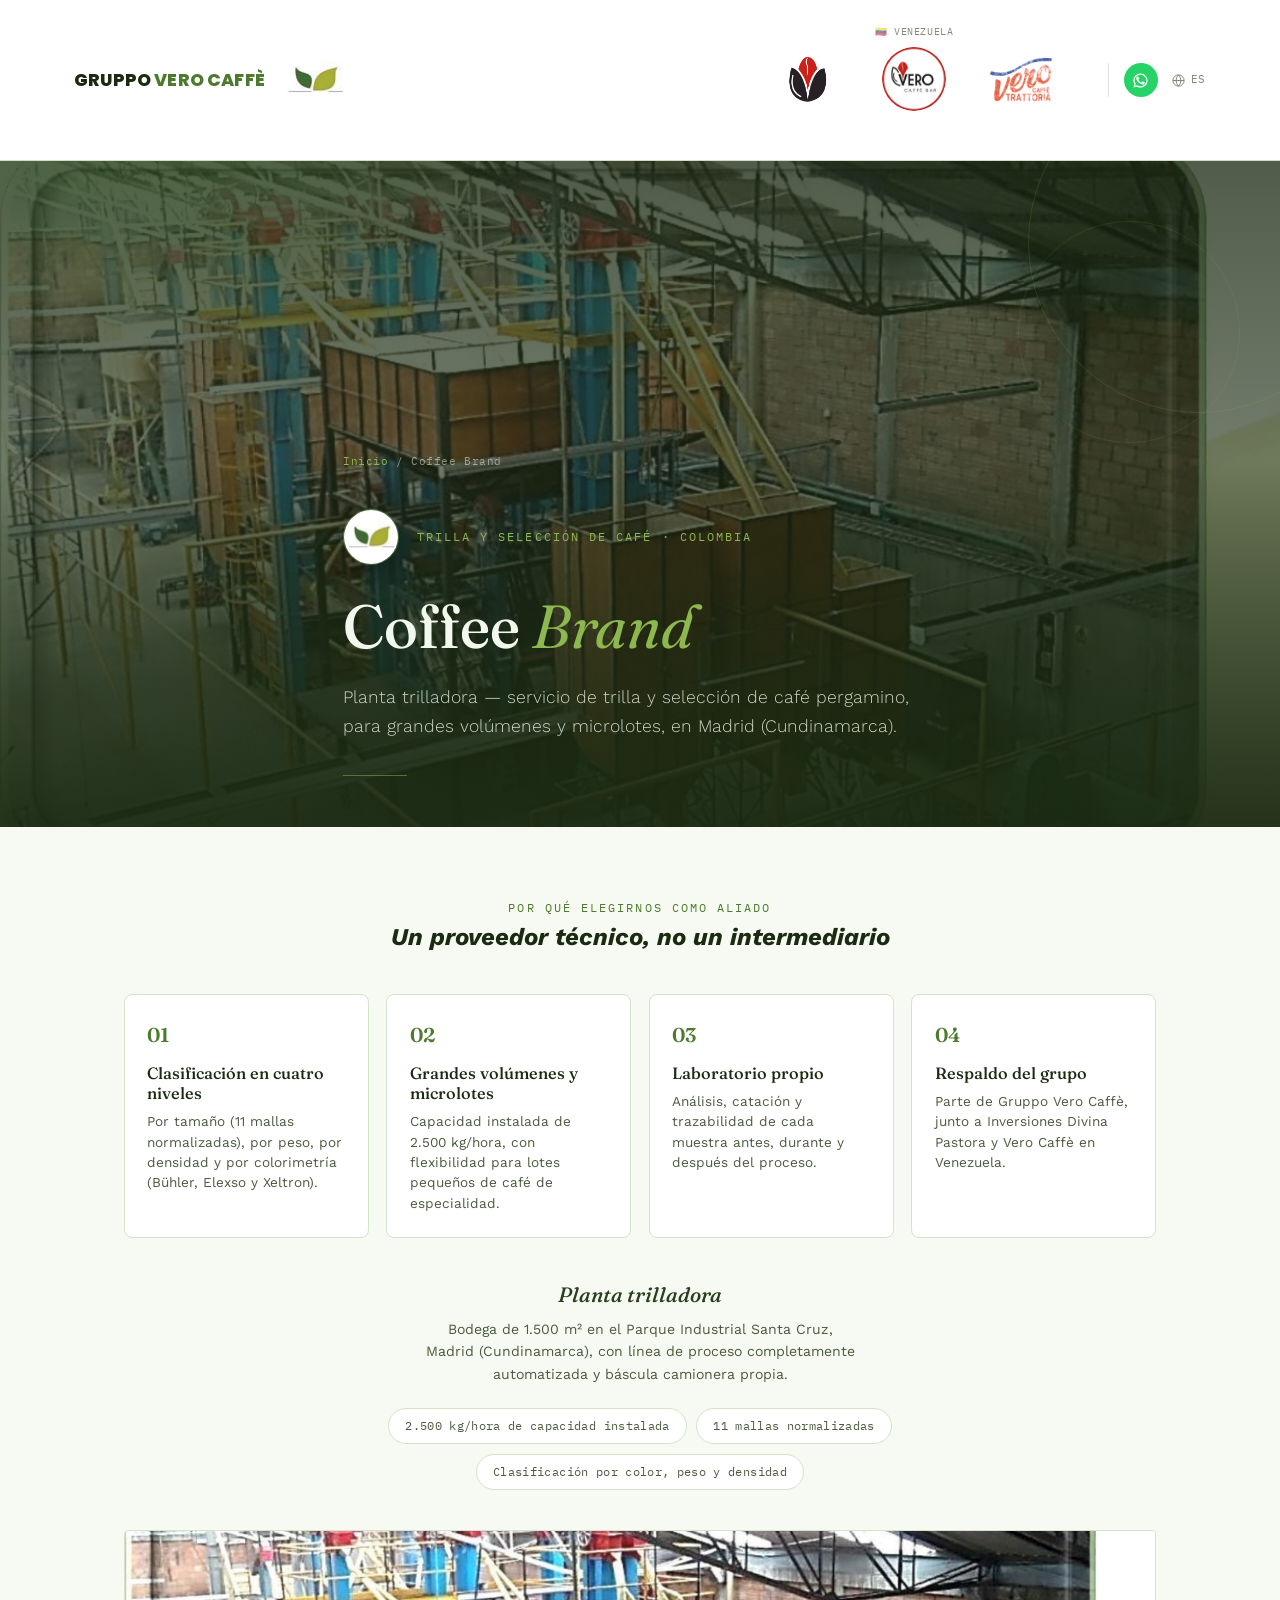
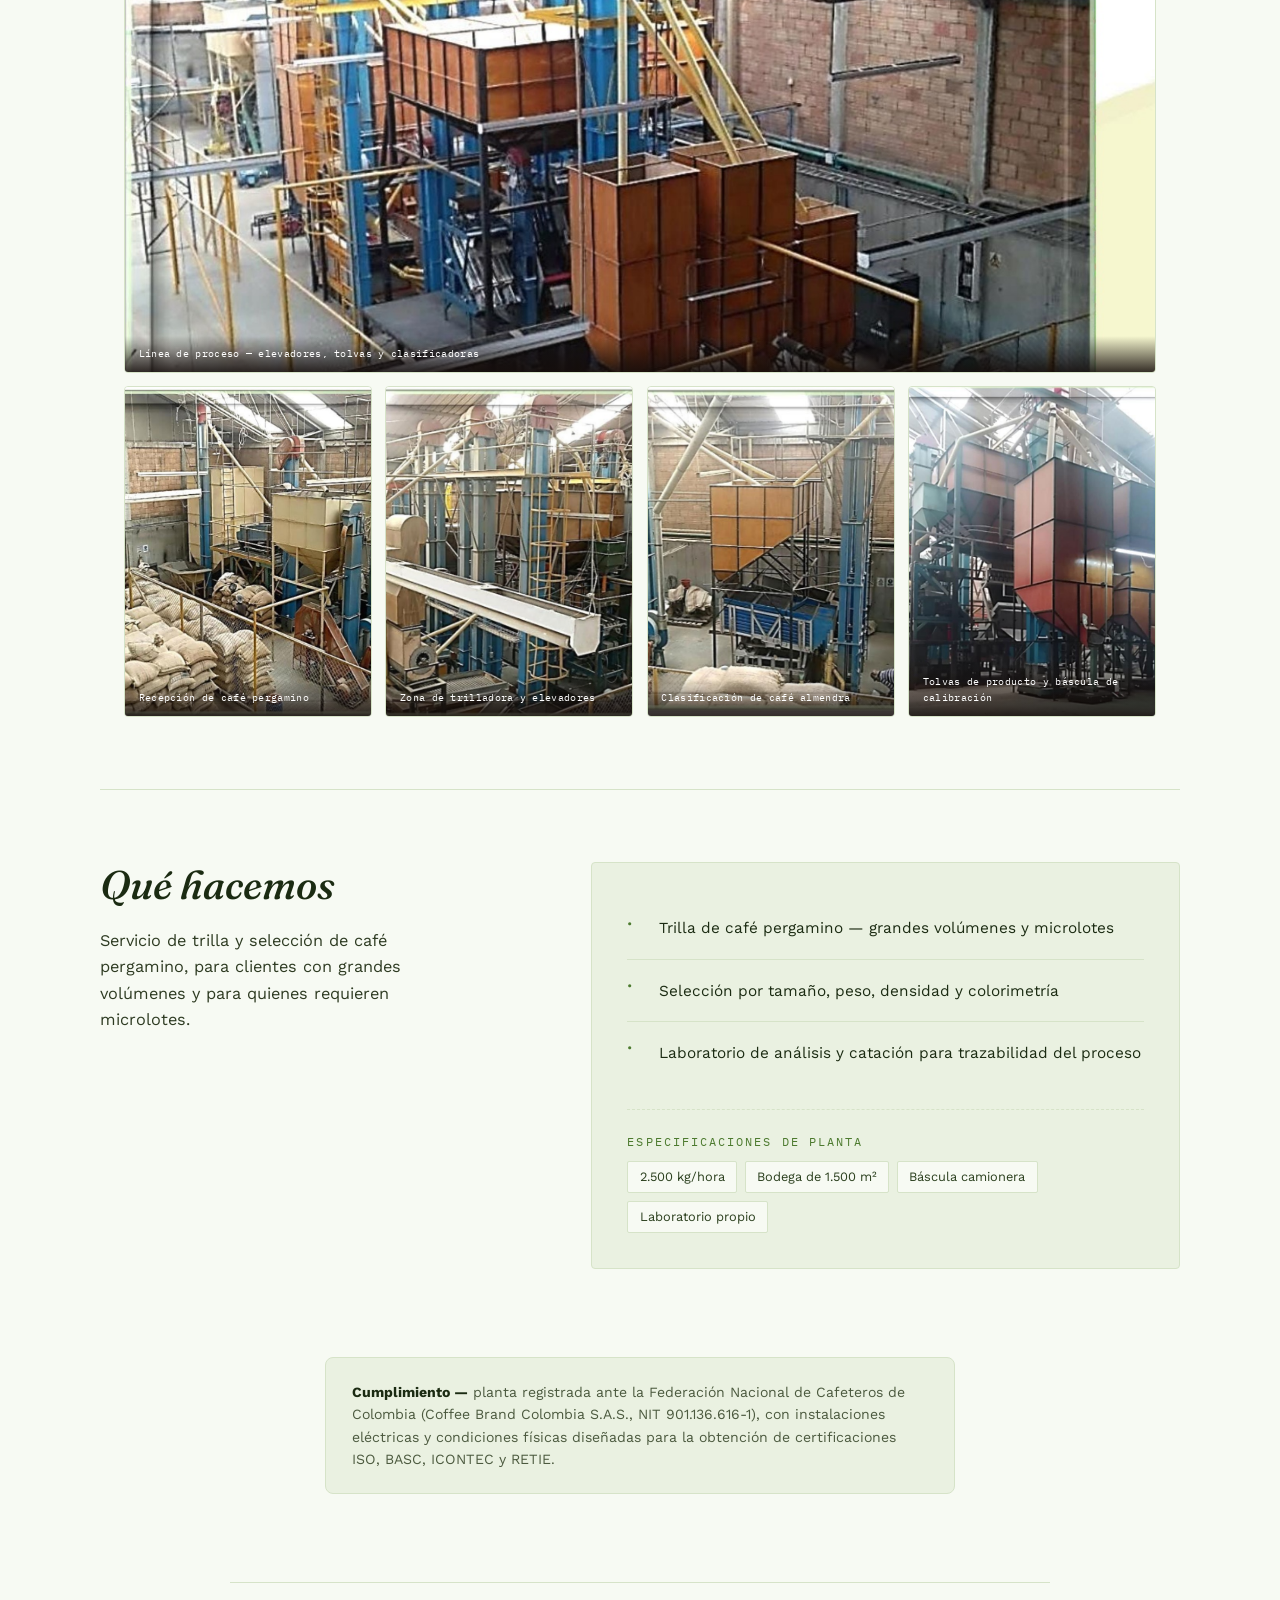
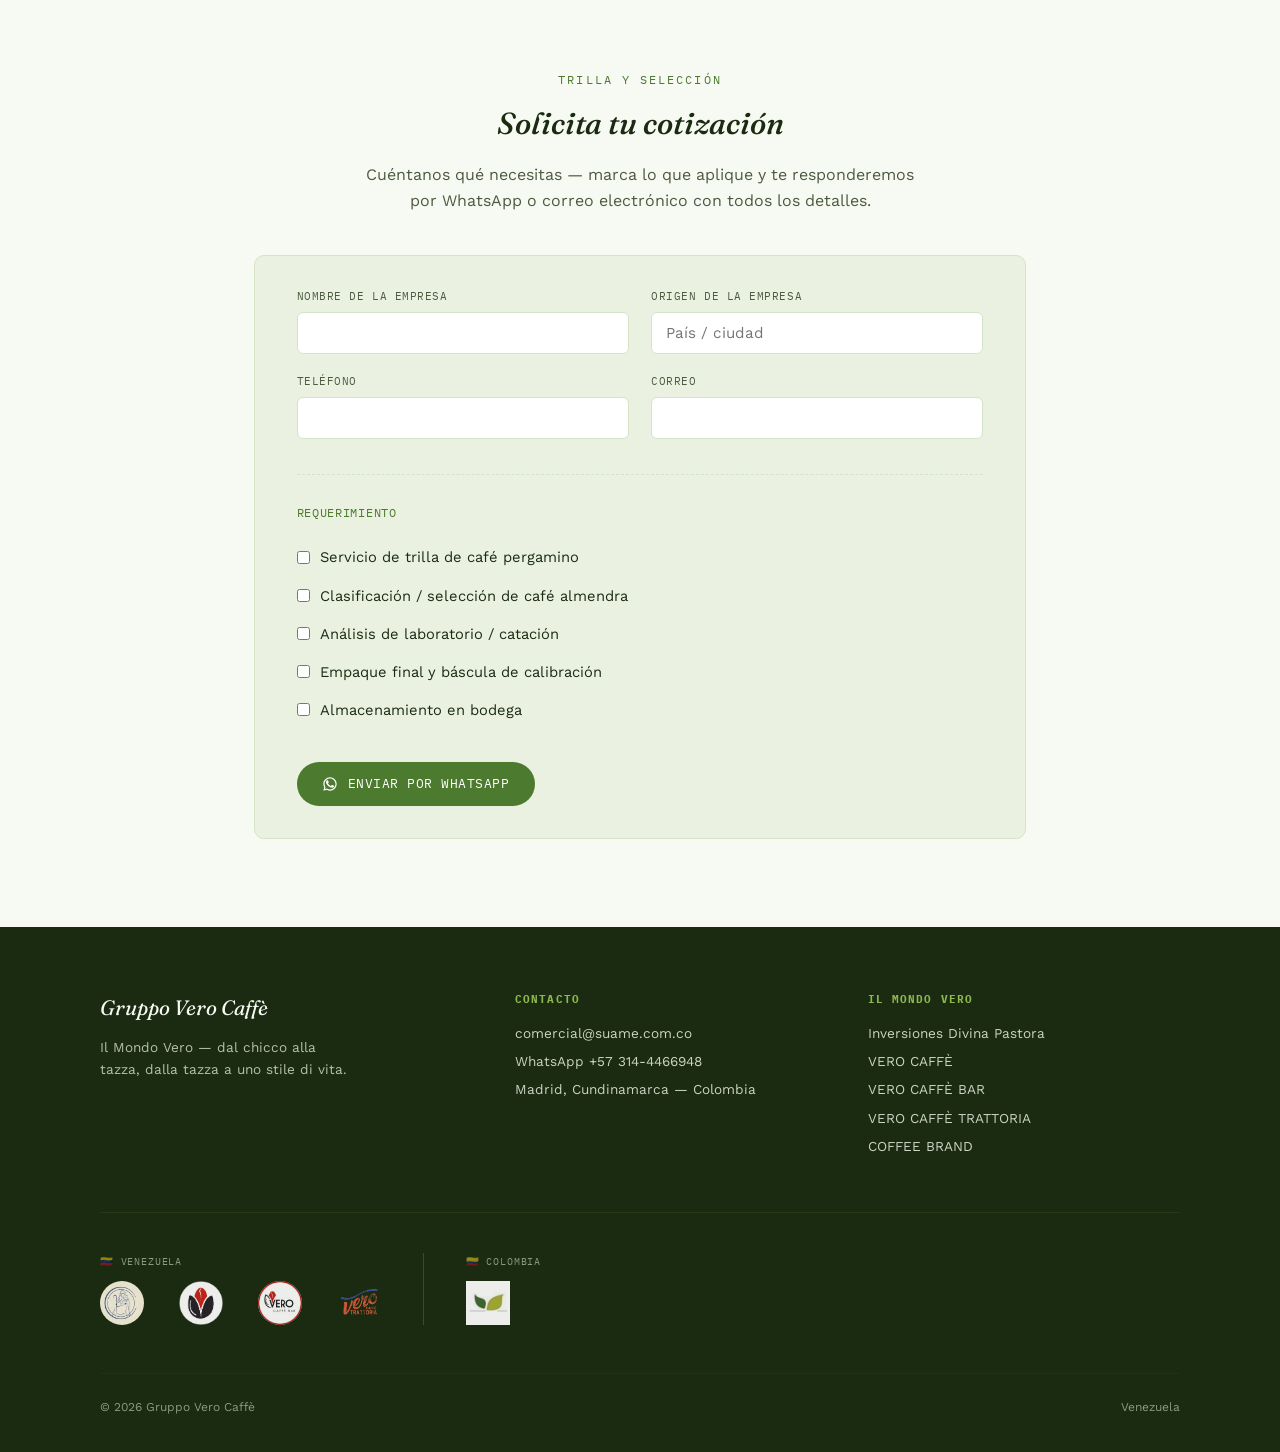
==== coffee-brand.html @ 92cef36a "Quitar el nombre Serintegrales, actualizar capacidad a 2.500 kg/hora, y alinear las flechas del list" ====
<!DOCTYPE html>
<html lang="es">
<head>
<meta charset="UTF-8">
<meta name="viewport" content="width=device-width, initial-scale=1.0">
<title>Coffee Brand — Gruppo Vero Caffè</title>
<link rel="preconnect" href="https://fonts.googleapis.com">
<link rel="preconnect" href="https://fonts.gstatic.com" crossorigin>
<link href="https://fonts.googleapis.com/css2?family=Fraunces:ital,opsz,wght@0,9..144,300;0,9..144,500;0,9..144,600;1,9..144,400;1,9..144,500&family=Work+Sans:wght@300;400;500;600&family=IBM+Plex+Mono:wght@400;500&family=Poppins:wght@700;800;900&display=swap" rel="stylesheet">
<link rel="stylesheet" href="styles.css?v=27">
<style>
  /* Coffee Brand Colombia S.A.S. — paleta a tono con su logo real (verde) */
  :root{
    --brass: #4C7A2E;
    --brass-light: #8DB84F;
    --espresso: #1B2B12;
    --espresso-2: #2A3F1D;
    --cream: #F7FAF3;
    --cream-2: #EAF1E1;
    --line: #D6E3C8;
    --ink-soft: #4C5A3F;
  }
  header{ background:#ffffff; border-bottom-color:rgba(76,122,46,0.25); }
  .footer-bottom{ border-top-color:rgba(76,122,46,0.18); }
  .footer-logos{ border-top-color:rgba(76,122,46,0.18); }
  .unit-desc{ color:#2E3B22; }
  .placeholder-note{
    font-family:'IBM Plex Mono', monospace; font-size:0.68rem; letter-spacing:0.04em;
    text-transform:uppercase; color:#fff; background:var(--brass);
    display:inline-block; padding:0.3rem 0.7rem; border-radius:999px; margin-bottom:1rem;
  }

  /* Hero editorial — navy con acento azul, a tono con el isotipo */
  .cb-hero{
    position:relative;
    min-height:74vh;
    color:#F3F8EF;
    display:flex; align-items:flex-end;
    overflow:hidden;
  }
  .cb-hero-placeholder{
    background:linear-gradient(135deg, var(--espresso) 0%, var(--espresso-2) 100%);
  }
  .cb-hero-gradient{
    position:absolute; inset:0;
    background:
      radial-gradient(ellipse 640px 420px at 12% -10%, rgba(76,122,46,0.35), transparent 60%),
      linear-gradient(0deg, rgba(27,43,18,0.93) 0%, rgba(27,43,18,0.55) 55%, rgba(27,43,18,0.72) 100%);
    z-index:1;
  }
  .cb-hero-inner{ padding:3rem 1.5rem 3.2rem; }
  .cb-hero::after{
    content:"";
    position:absolute; right:-90px; top:-90px;
    width:340px; height:340px;
    border:1px solid rgba(141,184,79,0.16);
    border-radius:50%;
    z-index:2;
  }
  .cb-hero::before{
    content:"";
    position:absolute; right:40px; top:60px;
    width:220px; height:220px;
    border:1px solid rgba(141,184,79,0.12);
    border-radius:50%;
    z-index:2;
  }
  .cb-hero-inner{ max-width:1080px; margin:0 auto; position:relative; z-index:3; }
  .cb-breadcrumb{
    font-family:'IBM Plex Mono', monospace;
    font-size:0.7rem; letter-spacing:0.05em;
    color:rgba(234,243,227,0.55);
    margin-bottom:2.4rem;
  }
  .cb-breadcrumb a{ color:#8DB84F; }
  .cb-breadcrumb a:hover{ text-decoration:underline; }
  .cb-hero-mark{
    display:flex; align-items:center; gap:1.1rem;
    margin-bottom:1.8rem;
  }
  .cb-hero-mark img{
    height:56px; width:56px; border-radius:50%; object-fit:cover;
    border:1px solid rgba(141,184,79,0.4);
    box-shadow:0 10px 30px rgba(0,0,0,0.35);
  }
  .cb-hero-mark .eyebrow{ color:#8DB84F; }
  .cb-hero-mark .eyebrow::before{ background:#8DB84F; }
  h1.cb-hero-title{
    font-family:'Fraunces', serif;
    font-weight:500;
    font-size:clamp(2.5rem, 5vw, 3.8rem);
    line-height:1.08;
    max-width:15ch;
    text-wrap:balance;
  }
  h1.cb-hero-title em{ font-style:italic; font-weight:400; color:#8DB84F; }
  .cb-hero-sub{
    margin-top:1.5rem; max-width:54ch;
    font-size:1.1rem; font-weight:300;
    color:rgba(234,243,227,0.85);
  }
  .cb-hero-rule{
    width:64px; height:1px;
    background:rgba(141,184,79,0.5);
    margin:2.2rem 0 0;
  }

  /* Sección — tipografía más editorial */
  #coffee-brand .unit-label h2{ font-style:italic; }
  #coffee-brand .svc-list li{
    padding:1.15rem 0;
    transition:padding-left 0.25s ease;
  }
  #coffee-brand .svc-list li:hover{ padding-left:0.4rem; }
  #coffee-brand .svc-num{ font-size:0.78rem; color:var(--brass); }

  #coffee-brand{ padding-top:2.5rem; }
  .planta-gallery-wrap{ margin-top:0; }
  .planta-gallery-wrap + .unit-inner{
    margin-top:4.5rem; padding-top:4.5rem;
    border-top:1px solid var(--line);
  }
  .planta-gallery-head{ text-align:center; max-width:64ch; margin:0 auto 2.5rem; }
  .planta-gallery-head p{ margin-left:auto; margin-right:auto; }
  .planta-specs{
    display:flex; flex-wrap:wrap; justify-content:center;
    gap:0.6rem; margin-top:1.4rem;
  }
  .planta-specs span{
    font-family:'IBM Plex Mono', monospace; font-size:0.72rem; letter-spacing:0.03em;
    border:1px solid var(--line); color:var(--ink-soft);
    background:#fff; padding:0.5rem 1rem; border-radius:999px;
  }

  /* Por qué elegirnos como aliado */
  .ally-strip{ max-width:1080px; margin:0 auto; padding:4.5rem 1.5rem 0; }
  .ally-head{ text-align:center; max-width:60ch; margin:0 auto 2.4rem; }
  .ally-head h2{ font-style:italic; }
  .ally-grid{ display:grid; grid-template-columns:repeat(4,1fr); gap:1.1rem; }
  .ally-card{ border:1px solid var(--line); border-radius:8px; padding:1.5rem 1.4rem; background:#fff; }
  .ally-card .ally-num{ font-family:'Fraunces', serif; font-weight:600; color:var(--brass); font-size:1.25rem; }
  .ally-card h4{ font-family:'Fraunces', serif; font-weight:500; font-size:1.02rem; margin:0.7rem 0 0.5rem; line-height:1.25; }
  .ally-card p{ font-size:0.85rem; color:var(--ink-soft); line-height:1.5; margin:0; }
  @media (max-width:820px){ .ally-grid{ grid-template-columns:1fr 1fr; } }
  @media (max-width:480px){ .ally-grid{ grid-template-columns:1fr; } }

  /* Cumplimiento */
  .compliance-strip{ max-width:1080px; margin:0 auto; padding:0 1.5rem 5.5rem; }
  .compliance-note{
    background:var(--cream-2); border:1px solid var(--line); border-radius:8px;
    padding:1.4rem 1.6rem; font-size:0.88rem; color:var(--ink-soft); line-height:1.6;
    max-width:70ch; margin:0 auto;
  }
  .compliance-note strong{ color:var(--espresso); }
</style>
</head>
<body>

<header>
  <nav>
    <div class="brand-group">
      <a href="index.html" class="brand">Gruppo <span>Vero Caffè</span></a>
      <span class="brand-page-logo-wrap"><img src="assets/coffeebrand-icon.png?v=1" class="brand-page-logo round" alt="Coffee Brand"></span>
    </div>
    <button class="nav-toggle" aria-label="Abrir menú" aria-expanded="false" id="navToggle">☰</button>
    <div class="navlinks" id="navLinks">
  <div class="nav-country-group">
    <span class="nav-country-label">🇻🇪 Venezuela</span>
    <div class="nav-country-logos">
      <a href="vero-caffe.html" class="nav-logo-link"><img src="assets/vero-mark.png?v=1" class="nav-logo" alt="Vero Caffè"></a>
      <a href="vero-caffe-bar.html" class="nav-logo-link"><img src="assets/verocaffebar-logo.jpg?v=1" class="nav-logo round" alt="Vero Caffè Bar"></a>
      <a href="vero-caffe-trattoria.html" class="nav-logo-link"><img src="assets/trattoria-logo-icon.png?v=1" class="nav-logo" alt="Vero Caffè Trattoria"></a>
    </div>
  </div>
      <div class="header-icons">
        <a href="https://wa.me/573144466948" target="_blank" rel="noopener" aria-label="WhatsApp" class="ic-whatsapp"><svg viewBox="0 0 24 24" fill="currentColor"><path d="M17.47 14.38c-.3-.15-1.76-.87-2.03-.97-.27-.1-.47-.15-.67.15-.2.3-.77.97-.94 1.16-.17.2-.35.22-.64.08-.3-.15-1.26-.46-2.39-1.48-.88-.79-1.48-1.76-1.65-2.06-.17-.3-.02-.46.13-.6.13-.14.3-.35.44-.52.15-.17.2-.3.3-.5.1-.2.05-.37-.02-.52-.08-.15-.67-1.61-.92-2.21-.24-.58-.49-.5-.67-.51-.17 0-.37-.01-.57-.01-.2 0-.52.07-.79.37-.27.3-1.04 1.02-1.04 2.48s1.07 2.87 1.21 3.07c.15.2 2.1 3.2 5.08 4.49.71.3 1.26.49 1.69.62.72.23 1.36.2 1.87.12.57-.09 1.76-.72 2.01-1.42.25-.69.25-1.29.17-1.41-.07-.13-.27-.2-.57-.35z"/><path d="M12 2C6.49 2 2 6.49 2 12c0 1.76.46 3.48 1.35 5L2 22l5.13-1.34A9.96 9.96 0 0 0 12 22c5.51 0 10-4.49 10-10S17.51 2 12 2zm0 18.16h-.003a8.2 8.2 0 0 1-4.176-1.144l-.3-.178-3.043.792.813-2.968-.196-.305A8.18 8.18 0 0 1 3.84 12c0-4.52 3.68-8.2 8.2-8.2 2.19 0 4.25.85 5.8 2.4a8.15 8.15 0 0 1 2.4 5.8c0 4.52-3.68 8.16-8.24 8.16z"/></svg></a>
        <details class="lang-switch">
        <summary><svg viewBox="0 0 24 24" fill="none" stroke="currentColor" stroke-width="1.6"><circle cx="12" cy="12" r="9"/><path d="M3 12h18M12 3c2.4 2.5 3.7 5.7 3.7 9s-1.3 6.5-3.7 9c-2.4-2.5-3.7-5.7-3.7-9s1.3-6.5 3.7-9z"/></svg><span>ES</span></summary>
        <div class="lang-menu">
          <a href="#" class="active">Español <small>ES</small></a>
          <a href="#" class="soon">English <small>próx.</small></a>
          <a href="#" class="soon">Italiano <small>próx.</small></a>
          <a href="#" class="soon">Русский <small>próx.</small></a>
          <a href="#" class="soon">中文 <small>próx.</small></a>
        </div>
      </details>
      </div>
    </div>
  </nav>
</header>

<section class="cb-hero cb-hero-placeholder" style="background:linear-gradient(0deg, rgba(27,43,18,0.4) 0%, rgba(27,43,18,0.15) 55%), url('assets/coffeebrand/planta-general.jpg') center 40% / cover no-repeat;">
  <div class="cb-hero-gradient"></div>
  <div class="cb-hero-inner">
    <div class="cb-breadcrumb"><a href="index.html">Inicio</a> / Coffee Brand</div>
    <div class="cb-hero-mark">
      <img src="assets/coffeebrand-icon.png?v=1" alt="Coffee Brand">
      <div class="eyebrow">Trilla y selección de café · Colombia</div>
    </div>
    <h1 class="cb-hero-title">Coffee <em>Brand</em></h1>
    <p class="cb-hero-sub">Planta trilladora — servicio de trilla y selección de café pergamino, para grandes volúmenes y microlotes, en Madrid (Cundinamarca).</p>
    <div class="cb-hero-rule"></div>
  </div>
</section>

<section class="ally-strip">
  <div class="ally-head">
    <div class="eyebrow" style="justify-content:center;">Por qué elegirnos como aliado</div>
    <h2>Un proveedor técnico, no un intermediario</h2>
  </div>
  <div class="ally-grid">
    <div class="ally-card">
      <span class="ally-num">01</span>
      <h4>Clasificación en cuatro niveles</h4>
      <p>Por tamaño (11 mallas normalizadas), por peso, por densidad y por colorimetría (Bühler, Elexso y Xeltron).</p>
    </div>
    <div class="ally-card">
      <span class="ally-num">02</span>
      <h4>Grandes volúmenes y microlotes</h4>
      <p>Capacidad instalada de 2.500 kg/hora, con flexibilidad para lotes pequeños de café de especialidad.</p>
    </div>
    <div class="ally-card">
      <span class="ally-num">03</span>
      <h4>Laboratorio propio</h4>
      <p>Análisis, catación y trazabilidad de cada muestra antes, durante y después del proceso.</p>
    </div>
    <div class="ally-card">
      <span class="ally-num">04</span>
      <h4>Respaldo del grupo</h4>
      <p>Parte de Gruppo Vero Caffè, junto a Inversiones Divina Pastora y Vero Caffè en Venezuela.</p>
    </div>
  </div>
</section>

<section class="unit accent-cb" id="coffee-brand">
  <div class="planta-gallery-wrap">
    <div class="planta-gallery-head">
      <h3>Planta trilladora</h3>
      <p>Bodega de 1.500&nbsp;m² en el Parque Industrial Santa Cruz, Madrid (Cundinamarca), con línea de proceso completamente automatizada y báscula camionera propia.</p>
      <div class="planta-specs">
        <span>2.500&nbsp;kg/hora de capacidad instalada</span>
        <span>11 mallas normalizadas</span>
        <span>Clasificación por color, peso y densidad</span>
      </div>
    </div>
    <div class="planta-grid">
      <figure class="planta-item span-3 wide">
        <img src="assets/coffeebrand/planta-general.jpg?v=1" alt="Vista general de la línea de proceso de la planta trilladora Coffee Brand" loading="lazy">
        <figcaption>Línea de proceso — elevadores, tolvas y clasificadoras</figcaption>
      </figure>
      <figure class="planta-item tall">
        <img src="assets/coffeebrand/sacos-pergamino.jpg?v=1" alt="Sacos de café pergamino almacenados en la planta" loading="lazy">
        <figcaption>Recepción de café pergamino</figcaption>
      </figure>
      <figure class="planta-item tall">
        <img src="assets/coffeebrand/linea-proceso-1.jpg?v=1" alt="Elevadores y tolvas de la línea de trilla" loading="lazy">
        <figcaption>Zona de trilladora y elevadores</figcaption>
      </figure>
      <figure class="planta-item tall">
        <img src="assets/coffeebrand/linea-proceso-2.jpg?v=1" alt="Banda transportadora y clasificadoras de café almendra" loading="lazy">
        <figcaption>Clasificación de café almendra</figcaption>
      </figure>
      <figure class="planta-item tall">
        <img src="assets/coffeebrand/tolvas-almendra.jpg?v=1" alt="Tolvas de café almendra listas para empaque" loading="lazy">
        <figcaption>Tolvas de producto y báscula de calibración</figcaption>
      </figure>
    </div>
  </div>

  <div class="unit-inner">
    <div class="unit-label">
      <h2>Qué hacemos</h2>
      <p class="unit-desc">Servicio de trilla y selección de café pergamino, para clientes con grandes volúmenes y para quienes requieren microlotes.</p>
    </div>
    <div class="unit-media">
      <ul class="svc-list">
        <li><span class="svc-num">•</span><span>Trilla de café pergamino — grandes volúmenes y microlotes</span></li>
        <li><span class="svc-num">•</span><span>Selección por tamaño, peso, densidad y colorimetría</span></li>
        <li><span class="svc-num">•</span><span>Laboratorio de análisis y catación para trazabilidad del proceso</span></li>
      </ul>
      <div class="presence-box">
        <div class="eyebrow">Especificaciones de planta</div>
        <div class="presence-list">
          <span>2.500 kg/hora</span><span>Bodega de 1.500 m²</span><span>Báscula camionera</span><span>Laboratorio propio</span>
        </div>
      </div>
    </div>
  </div>
</section>

<section class="compliance-strip">
  <div class="compliance-note">
    <strong>Cumplimiento —</strong> planta registrada ante la Federación Nacional de Cafeteros de Colombia (Coffee Brand Colombia S.A.S., NIT 901.136.616-1), con instalaciones eléctricas y condiciones físicas diseñadas para la obtención de certificaciones ISO, BASC, ICONTEC y RETIE.
  </div>
</section>

<section class="quote-panel" id="cotizacion">
  <div class="quote-panel-head">
    <div class="eyebrow">Trilla y selección</div>
    <h2>Solicita tu cotización</h2>
    <p>Cuéntanos qué necesitas — marca lo que aplique y te responderemos por WhatsApp o correo electrónico con todos los detalles.</p>
  </div>
  <form class="quote-form" data-wa="573144466948" data-title="Cotización — Coffee Brand Colombia" data-cc="comercial@suame.com.co">
    <div class="quote-fields-grid">
      <div class="quote-field">
        <label class="quote-field-label" for="cb-empresa">Nombre de la empresa</label>
        <input class="quote-input" type="text" id="cb-empresa" name="empresa" required>
      </div>
      <div class="quote-field">
        <label class="quote-field-label" for="cb-origen">Origen de la empresa</label>
        <input class="quote-input" type="text" id="cb-origen" name="origen de la empresa" placeholder="País / ciudad">
      </div>
      <div class="quote-field">
        <label class="quote-field-label" for="cb-telefono">Teléfono</label>
        <input class="quote-input" type="tel" id="cb-telefono" name="teléfono" required>
      </div>
      <div class="quote-field">
        <label class="quote-field-label" for="cb-correo">Correo</label>
        <input class="quote-input" type="email" id="cb-correo" name="correo" required>
      </div>
    </div>

    <div class="quote-req-title">Requerimiento</div>

    <label class="quote-check">
      <input type="checkbox" name="req_trilla" data-toggles="cb-sub-1">
      <span class="quote-check-label">Servicio de trilla de café pergamino</span>
    </label>
    <div class="quote-subfields" id="cb-sub-1">
      <div class="quote-radio-row">
        <label class="quote-check"><input type="radio" name="volumen" value="Gran volumen"><span class="quote-check-label">Gran volumen</span></label>
        <label class="quote-check"><input type="radio" name="volumen" value="Microlote"><span class="quote-check-label">Microlote</span></label>
      </div>
      <div class="quote-field" style="margin-top:0.9rem;">
        <label class="quote-field-label" for="cb-sacos-1">Cantidad de sacos de pergamino</label>
        <input class="quote-input" type="text" id="cb-sacos-1" name="cantidad de sacos de pergamino">
      </div>
    </div>

    <label class="quote-check">
      <input type="checkbox" name="req_clasificacion" data-toggles="cb-sub-2">
      <span class="quote-check-label">Clasificación / selección de café almendra</span>
    </label>
    <div class="quote-subfields" id="cb-sub-2">
      <div class="quote-radio-row">
        <label class="quote-check"><input type="checkbox" name="clasificacion_tamano" value="Por tamaño (malla)"><span class="quote-check-label">Por tamaño (malla)</span></label>
        <label class="quote-check"><input type="checkbox" name="clasificacion_peso" value="Por peso"><span class="quote-check-label">Por peso</span></label>
        <label class="quote-check"><input type="checkbox" name="clasificacion_densidad" value="Por densidad"><span class="quote-check-label">Por densidad</span></label>
        <label class="quote-check"><input type="checkbox" name="clasificacion_color" value="Por colorimetría"><span class="quote-check-label">Por colorimetría</span></label>
      </div>
      <div class="quote-field" style="margin-top:0.9rem;">
        <label class="quote-field-label" for="cb-malla-2">Malla objetivo (si aplica)</label>
        <input class="quote-input" type="text" id="cb-malla-2" name="malla objetivo">
      </div>
    </div>

    <label class="quote-check">
      <input type="checkbox" name="req_laboratorio">
      <span class="quote-check-label">Análisis de laboratorio / catación</span>
    </label>
    <label class="quote-check">
      <input type="checkbox" name="req_empaque">
      <span class="quote-check-label">Empaque final y báscula de calibración</span>
    </label>
    <label class="quote-check">
      <input type="checkbox" name="req_almacenamiento">
      <span class="quote-check-label">Almacenamiento en bodega</span>
    </label>

    <button class="quote-submit" type="submit">
      <svg viewBox="0 0 24 24" fill="currentColor"><path d="M17.47 14.38c-.3-.15-1.76-.87-2.03-.97-.27-.1-.47-.15-.67.15-.2.3-.77.97-.94 1.16-.17.2-.35.22-.64.08-.3-.15-1.26-.46-2.39-1.48-.88-.79-1.48-1.76-1.65-2.06-.17-.3-.02-.46.13-.6.13-.14.3-.35.44-.52.15-.17.2-.3.3-.5.1-.2.05-.37-.02-.52-.08-.15-.67-1.61-.92-2.21-.24-.58-.49-.5-.67-.51-.17 0-.37-.01-.57-.01-.2 0-.52.07-.79.37-.27.3-1.04 1.02-1.04 2.48s1.07 2.87 1.21 3.07c.15.2 2.1 3.2 5.08 4.49.71.3 1.26.49 1.69.62.72.23 1.36.2 1.87.12.57-.09 1.76-.72 2.01-1.42.25-.69.25-1.29.17-1.41-.07-.13-.27-.2-.57-.35z"/><path d="M12 2C6.49 2 2 6.49 2 12c0 1.76.46 3.48 1.35 5L2 22l5.13-1.34A9.96 9.96 0 0 0 12 22c5.51 0 10-4.49 10-10S17.51 2 12 2zm0 18.16h-.003a8.2 8.2 0 0 1-4.176-1.144l-.3-.178-3.043.792.813-2.968-.196-.305A8.18 8.18 0 0 1 3.84 12c0-4.52 3.68-8.2 8.2-8.2 2.19 0 4.25.85 5.8 2.4a8.15 8.15 0 0 1 2.4 5.8c0 4.52-3.68 8.16-8.24 8.16z"/></svg>
      Enviar por WhatsApp
    </button>
  </form>
</section>

<footer id="contacto">
  <div class="footer-inner">
    <div class="footer-brand">
      Gruppo Vero Caffè
      <p>Il Mondo Vero — dal chicco alla tazza, dalla tazza a uno stile di vita.</p>
    </div>
    <div class="footer-col">
      <h3>Contacto</h3>
      <p><a href="mailto:comercial@suame.com.co">comercial@suame.com.co</a></p>
      <p><a href="https://wa.me/573144466948" target="_blank" rel="noopener">WhatsApp +57 314-4466948</a></p>
      <p>Madrid, Cundinamarca — Colombia</p>
    </div>
    <div class="footer-col">
      <h3>Il Mondo Vero</h3>
      <li><a href="divina-pastora.html">Inversiones Divina Pastora</a></li>
      <li><a href="vero-caffe.html">VERO CAFFÈ</a></li>
      <li><a href="vero-caffe-bar.html">VERO CAFFÈ BAR</a></li>
      <li><a href="vero-caffe-trattoria.html">VERO CAFFÈ TRATTORIA</a></li>
      <li><a href="coffee-brand.html">COFFEE BRAND</a></li>
    </div>
  </div>

  <div class="footer-logos">
    <div class="footer-country-group">
      <span class="footer-country-label">🇻🇪 Venezuela</span>
      <div class="footer-country-logos">
        <a class="footer-logo-item footer-logo-round" href="divina-pastora.html"><img src="assets/divina-ig-profile.jpg?v=1" alt="Inversiones Divina Pastora"></a>
        <a class="footer-logo-item" href="vero-caffe.html"><img src="assets/vero-mark.png?v=1" alt="Vero Caffè"></a>
        <a class="footer-logo-item footer-logo-round" href="vero-caffe-bar.html"><img src="assets/verocaffebar-logo.jpg?v=1" alt="Vero Caffè Bar"></a>
        <a class="footer-logo-item" href="vero-caffe-trattoria.html"><img src="assets/trattoria-logo-color.png?v=1" alt="Vero Caffè Trattoria"></a>
      </div>
    </div>
    <div class="footer-country-divider"></div>
    <div class="footer-country-group">
      <span class="footer-country-label">🇨🇴 Colombia</span>
      <div class="footer-country-logos">
        <a class="footer-logo-item" href="coffee-brand.html"><img src="assets/coffeebrand-icon.png?v=1" alt="Coffee Brand"></a>
      </div>
    </div>
  </div>

  <div class="footer-bottom">
    <span>© 2026 Gruppo Vero Caffè</span>
    <span>Venezuela</span>
  </div>
</footer>

<script src="script.js?v=5"></script>
</body>
</html>
---- styles.css ----
:root{
  --espresso: #1E1210;
  --espresso-2: #2E1B17;
  --cream: #F7F2E9;
  --cream-2: #EEE4D2;
  --brass: #B08D57;
  --brass-light: #D2B27E;
  /* Colores reales de marca */
  --vero-red: #C82419;
  --vero-black: #2B2A2B;
  --divina-blue: #006AAF;
  --divina-blue-light: #3E96D6;
  --line: #DCCFB6;
  --ink-soft: #6b5847;
}
*{box-sizing:border-box; margin:0; padding:0;}
html{scroll-behavior:smooth;}
@media (prefers-reduced-motion: reduce){
  html{scroll-behavior:auto;}
  *{animation-duration:0.001ms !important; transition-duration:0.001ms !important;}
}
body{
  background:var(--cream);
  color:var(--espresso);
  font-family:'Work Sans', sans-serif;
  font-weight:400;
  line-height:1.6;
  overflow-x:hidden;
}
.eyebrow{
  font-family:'IBM Plex Mono', monospace;
  font-size:0.72rem;
  letter-spacing:0.18em;
  text-transform:uppercase;
  color:var(--brass);
  display:flex;
  align-items:center;
  gap:0.6em;
}
a{color:inherit; text-decoration:none;}
a:focus-visible, button:focus-visible{
  outline:2px solid var(--brass);
  outline-offset:3px;
}
img{max-width:100%; display:block;}

/* NAV */
header{
  position:sticky; top:0; z-index:50;
  background:#ffffff;
  border-bottom:1px solid rgba(0,0,0,0.08);
}
nav{
  max-width:1180px; margin:0 auto;
  display:flex; align-items:center; justify-content:space-between;
  padding:1.5rem 1.5rem;
}
.brand-group{ display:flex; align-items:center; gap:1.1rem; flex-wrap:wrap; }
.brand{
  font-family:'Poppins', sans-serif;
  font-weight:800;
  font-size:1.1rem;
  color:var(--espresso);
  letter-spacing:0.01em;
  text-transform:uppercase;
}
.brand span{color:var(--brass);}
.brand-page-logo-wrap{
  display:flex; align-items:center; gap:0.5rem;
  line-height:0;
}
.brand-page-logo{
  height:72px; width:auto; max-width:90px;
  object-fit:contain; display:block;
}
.brand-page-logo.round{
  height:64px; width:64px; max-width:64px;
  border-radius:50%; object-fit:cover;
}
@media (max-width:560px){
  .brand-page-logo-wrap{display:none;}
}
.navlinks{
  display:flex; align-items:center; gap:1.7rem;
  font-size:0.85rem;
  letter-spacing:0.03em;
}
.nav-logo-link{
  display:flex; align-items:flex-start; justify-content:center;
  width:92px; height:92px;
  transition:transform 0.25s ease;
}
.nav-logo-link:hover{ transform:translateY(-2px); }
.navlinks a.nav-logo-link{ opacity:1; }
.nav-logo-stack{ flex-direction:column; align-items:center; justify-content:flex-start; gap:4px; }
.nav-logo-caption{
  font-family:'Poppins', sans-serif; font-weight:700;
  font-size:0.62rem; letter-spacing:0.02em; text-transform:uppercase;
  text-align:center; line-height:1.1; white-space:nowrap; color:inherit;
}
.nav-logo{
  width:64px; height:64px; object-fit:contain; display:block;
}
.nav-logo.round{
  border-radius:50%; object-fit:cover;
}
.navlinks a{
  color:var(--espresso);
  opacity:0.75;
  position:relative;
  padding:0.2rem 0;
  transition:opacity 0.25s ease;
}
.navlinks a:hover{opacity:1;}
.navlinks a::after{
  content:""; position:absolute; left:0; bottom:-3px;
  width:0; height:1px; background:var(--brass-light);
  transition:width 0.3s ease;
}
.navlinks a:hover::after{width:100%;}
.navlinks a.active::after{width:100%;}
.nav-toggle{display:none;}

/* Agrupación por país en la barra de logos */
.nav-country-group{
  display:flex; flex-direction:column; align-items:center; gap:0.3rem;
}
.nav-country-label{
  font-family:'IBM Plex Mono', monospace; font-size:0.6rem;
  letter-spacing:0.06em; text-transform:uppercase;
  color:inherit; opacity:0.55; white-space:nowrap;
  display:flex; align-items:center; gap:0.3rem;
}
.nav-country-logos{ display:flex; align-items:center; gap:0.9rem; }
.nav-country-divider{
  width:1px; align-self:stretch; background:rgba(0,0,0,0.12); margin:0 0.2rem;
}
@media (max-width:820px){
  .nav-country-group{ width:100%; }
  .nav-country-logos{ flex-wrap:wrap; justify-content:center; }
  .nav-country-label{ opacity:0.7; }
  .nav-country-divider{ display:none; }
}

/* HEADER ICONS — contacto, redes, idioma */
.header-icons{
  display:flex; align-items:center; gap:0.85rem;
  margin-left:0.9rem;
  padding-left:0.9rem;
  border-left:1px solid rgba(0,0,0,0.12);
}
.header-icons a{
  display:flex; align-items:center; justify-content:center;
  width:34px; height:34px; border-radius:50%;
  color:#fff; opacity:1;
  transition:transform 0.2s ease, box-shadow 0.2s ease;
}
.header-icons a:hover{ transform:translateY(-2px); box-shadow:0 6px 14px rgba(0,0,0,0.2); }
.header-icons svg{width:17px; height:17px;}
.header-icons a.ic-whatsapp{ background:#25D366; }
.header-icons a.ic-instagram{
  background:radial-gradient(circle at 30% 107%, #fdf497 0%, #fdf497 5%, #fd5949 45%, #d6249f 60%, #285AEB 90%);
}

.lang-switch{position:relative;}
.lang-switch summary{
  list-style:none; cursor:pointer;
  display:flex; align-items:center; gap:0.3rem;
  opacity:0.55; transition:opacity 0.2s ease;
  font-family:'IBM Plex Mono', monospace;
  font-size:0.68rem; letter-spacing:0.05em;
  color:var(--espresso);
}
.lang-switch summary::-webkit-details-marker{display:none;}
.lang-switch summary::marker{content:"";}
.lang-switch:hover summary, .lang-switch[open] summary{opacity:1;}
.lang-switch svg{width:15px; height:15px;}
.lang-menu{
  position:absolute; top:calc(100% + 10px); right:0;
  background:rgba(20,14,12,0.98);
  border:1px solid rgba(255,255,255,0.14);
  border-radius:6px;
  padding:0.35rem;
  min-width:150px;
  z-index:60;
  box-shadow:0 10px 26px rgba(0,0,0,0.35);
}
.lang-menu a{
  display:flex; justify-content:space-between; gap:0.5rem;
  padding:0.4rem 0.6rem;
  font-size:0.78rem;
  color:var(--cream-2);
  opacity:0.8;
  border-radius:3px;
}
.lang-menu a:hover{background:rgba(255,255,255,0.08); opacity:1;}
.lang-menu a.active{color:var(--brass-light); opacity:1;}
.lang-menu a.soon{opacity:0.35; cursor:default; pointer-events:none;}
.lang-menu a.soon:hover{background:none;}
.lang-menu small{font-family:'Work Sans', sans-serif; opacity:0.6; font-size:0.68rem;}
@media (max-width:820px){
  .header-icons{
    margin-left:0; padding-left:0; border-left:none;
    margin-top:1.2rem; padding-top:1.4rem;
    border-top:1px solid rgba(255,255,255,0.15);
  }
  .lang-menu{ position:static; margin-top:0.6rem; box-shadow:none; }
}

/* HERO */
.hero{
  position:relative;
  background:
    radial-gradient(ellipse at 85% 0%, rgba(140,44,52,0.3), transparent 60%),
    linear-gradient(155deg, rgba(24,14,12,0.93) 0%, rgba(35,20,17,0.90) 50%, rgba(30,17,15,0.86) 100%),
    url('assets/planta/hero-bg.jpg');
  background-size: cover, cover, cover;
  background-position: center, center, center 38%;
  background-repeat: no-repeat;
  color:var(--cream);
  padding:7rem 1.5rem 6rem;
  overflow:hidden;
}
.hero-grid{
  max-width:1180px; margin:0 auto; position:relative;
}
.hero-inner{position:relative; max-width:720px; margin:0 auto; text-align:center;}
.hero .eyebrow{margin-bottom:1.6rem; justify-content:center;}
h1.hero-title{
  font-family:'Fraunces', serif;
  font-weight:500;
  font-size:clamp(2.6rem, 5.2vw, 4rem);
  line-height:1.04;
  letter-spacing:-0.01em;
  text-shadow:0 2px 24px rgba(0,0,0,0.35);
}
h1.hero-title em{
  font-style:italic;
  font-weight:400;
  color:var(--brass-light);
  display:block;
  font-size:0.56em;
  margin-top:0.6rem;
}
.hero-sub{
  max-width:480px; margin:1.8rem auto 0;
  color:var(--cream-2);
  font-size:1.05rem;
  font-weight:300;
}
.hero-tags-wrap{
  margin-top:2.4rem;
  overflow:hidden;
  -webkit-mask-image:linear-gradient(90deg, transparent, black 10%, black 90%, transparent);
  mask-image:linear-gradient(90deg, transparent, black 10%, black 90%, transparent);
}
.hero-tags{
  display:flex; gap:0.9rem;
  width:max-content;
  animation:hero-tags-scroll 26s linear infinite;
}
@keyframes hero-tags-scroll{
  from{ transform:translateX(0); }
  to{ transform:translateX(-50%); }
}
.tag{
  font-family:'IBM Plex Mono', monospace;
  font-size:0.7rem;
  letter-spacing:0.06em;
  border:1px solid rgba(210,178,126,0.4);
  color:var(--brass-light);
  padding:0.4rem 0.85rem;
  border-radius:2px;
  background:rgba(20,12,10,0.35);
  white-space:nowrap;
  flex-shrink:0;
}
.hero-loc{
  margin-top:1.6rem;
  font-family:'IBM Plex Mono', monospace;
  font-size:0.72rem;
  letter-spacing:0.05em;
  color:var(--cream-2);
  opacity:0.7;
}

/* BRAND HUB — 4 clickable company logos */
.brand-hub{
  display:flex; justify-content:center; flex-wrap:wrap;
  gap:0.6rem;
  margin-top:3rem;
}
.brand-card{
  display:flex; flex-direction:column; align-items:center; gap:0.8rem;
  width:150px;
  padding:1.8rem 1rem 1.3rem;
  border-radius:20px;
  background: radial-gradient(ellipse 100px 92px at 50% 40%, rgba(247,242,233,0.9) 0%, rgba(247,242,233,0.32) 55%, transparent 78%);
  transition:transform 0.25s ease;
}
.brand-card:hover{
  transform:translateY(-4px);
}
.brand-card.tint-vero{
  background: radial-gradient(ellipse 100px 92px at 50% 40%, rgba(255,224,216,0.9) 0%, rgba(200,36,25,0.16) 55%, transparent 78%);
}
.brand-card.tint-dp{
  background: radial-gradient(ellipse 100px 92px at 50% 40%, rgba(212,234,250,0.9) 0%, rgba(0,106,175,0.16) 55%, transparent 78%);
}
.brand-card.tint-warm{
  background: radial-gradient(ellipse 100px 92px at 50% 40%, rgba(247,235,212,0.9) 0%, rgba(176,141,87,0.18) 55%, transparent 78%);
}
.brand-card img{
  height:48px; width:auto; max-width:100%;
  object-fit:contain;
}
.brand-card span{
  font-family:'IBM Plex Mono', monospace;
  font-size:0.68rem;
  letter-spacing:0.04em;
  text-transform:uppercase;
  color:var(--cream-2);
  text-align:center;
  line-height:1.3;
}

/* INTRO */
.intro{
  max-width:760px; margin:0 auto;
  padding:5.5rem 1.5rem 4rem;
  text-align:center;
}
.intro p{
  font-size:1.15rem;
  font-weight:300;
  color:var(--espresso);
}
.intro p strong{font-weight:600; color:var(--vero-red);}

/* SUB-PAGE HERO (company pages) */
.page-hero{
  padding:4.5rem 1.5rem 3.5rem;
  border-bottom:1px solid var(--line);
  background:var(--cream-2);
}
.page-hero-inner{
  max-width:1080px; margin:0 auto;
  display:flex; align-items:center; gap:1.6rem; flex-wrap:wrap;
}
.page-hero-inner img{height:64px; width:auto;}
.page-hero-inner img.round{width:64px; border-radius:50%; object-fit:cover;}
.page-hero-text h1{
  font-family:'Fraunces', serif;
  font-weight:500;
  font-size:clamp(1.9rem, 3.6vw, 2.7rem);
}
.page-hero-text p{
  margin-top:0.5rem; color:var(--ink-soft); font-size:1rem; max-width:52ch;
}
.breadcrumb{
  font-family:'IBM Plex Mono', monospace;
  font-size:0.7rem; letter-spacing:0.05em;
  color:var(--ink-soft);
  max-width:1080px; margin:0 auto 1.2rem;
  padding:0 1.5rem;
}
.breadcrumb a{color:var(--brass); }
.breadcrumb a:hover{text-decoration:underline;}

/* NUESTRA PLANTA — real photo gallery */
.planta-gallery-wrap{
  max-width:1080px; margin:3.6rem auto 0;
  padding:0 1.5rem;
}
.planta-gallery-head{
  margin-bottom:1.3rem;
}
.planta-gallery-head h3{
  font-family:'Fraunces', serif;
  font-style:italic;
  font-weight:500;
  font-size:1.3rem;
  color:var(--espresso-2);
}
.planta-gallery-head p{
  font-size:0.88rem;
  color:var(--ink-soft);
  margin-top:0.4rem;
  max-width:48ch;
}
.planta-grid{
  display:grid;
  grid-template-columns:repeat(4, 1fr);
  gap:0.85rem;
}
.planta-item{
  position:relative;
  overflow:hidden;
  border-radius:4px;
  border:1px solid var(--line);
  background:var(--cream-2);
}
.planta-item.span-3{grid-column:1/-1;}
.planta-item img, .planta-item video{
  width:100%; height:100%;
  object-fit:cover; display:block;
  transition:transform 0.5s ease;
}
.planta-item:hover img, .planta-item:hover video{transform:scale(1.04);}
.planta-item.wide{aspect-ratio:21/9;}
.planta-item.tall{aspect-ratio:3/4;}
.planta-item .play-badge{
  position:absolute; top:0.6rem; right:0.6rem;
  font-family:'IBM Plex Mono', monospace; font-size:0.6rem;
  letter-spacing:0.05em; text-transform:uppercase;
  color:#fff; background:rgba(20,12,10,0.6);
  padding:0.25rem 0.5rem; border-radius:3px;
}
.planta-item figcaption{
  position:absolute; left:0; right:0; bottom:0;
  padding:0.65rem 0.85rem 0.55rem;
  font-family:'IBM Plex Mono', monospace;
  font-size:0.64rem;
  letter-spacing:0.03em;
  color:#fff;
  background:linear-gradient(0deg, rgba(20,12,10,0.85), transparent);
}
@media (max-width:700px){
  .planta-grid{grid-template-columns:repeat(2, 1fr);}
}
@media (max-width:480px){
  .planta-grid{grid-template-columns:1fr;}
  .planta-item.wide{aspect-ratio:16/10;}
}

/* SECTION SHELL */
.unit{
  padding:5.5rem 1.5rem;
}
.unit + .unit{border-top:1px solid var(--line);}
.unit-inner{
  max-width:1080px; margin:0 auto;
  display:grid;
  grid-template-columns:0.85fr 1.15fr;
  gap:3.5rem;
  align-items:start;
}
.unit.reverse .unit-inner{grid-template-columns:1.15fr 0.85fr;}
.unit.reverse .unit-media{order:2;}
.unit-label h2{
  font-family:'Fraunces', serif;
  font-weight:500;
  font-size:clamp(1.9rem, 3.2vw, 2.5rem);
  line-height:1.15;
}
.unit-desc{
  font-size:1.02rem;
  color:#4a3b2e;
  margin-top:1.3rem;
  max-width:34ch;
}
.unit-media{
  border:1px solid var(--line);
  border-radius:4px;
  padding:2.2rem;
  background:var(--cream-2);
}
.svc-list{list-style:none;}
.svc-list li{
  display:flex; gap:0.9rem;
  padding:0.95rem 0;
  border-bottom:1px solid var(--line);
  font-size:0.96rem;
}
.svc-list li:last-child{border-bottom:none;}
.svc-num{
  font-size:1.1rem;
  line-height:1;
  color:var(--brass);
  padding-top:0.1rem;
  min-width:1.4em;
}
.presence-box{
  margin-top:1.6rem;
  padding-top:1.4rem;
  border-top:1px dashed var(--line);
}
.presence-box .eyebrow{margin-bottom:0.6rem;}
.presence-list{
  display:flex; flex-wrap:wrap; gap:0.5rem;
}
.presence-list span{
  font-size:0.8rem;
  background:var(--cream);
  border:1px solid var(--line);
  padding:0.3rem 0.7rem;
  border-radius:2px;
  color:var(--espresso-2);
}
.soon-box{
  margin-top:1.6rem; padding-top:1.4rem;
  border-top:1px dashed var(--line);
}
.soon-box p{font-size:0.92rem; font-style:italic; color:var(--ink-soft);}

.accent-dp .eyebrow{color:var(--divina-blue);}
.accent-dp .svc-num{color:var(--divina-blue);}
.accent-dp .unit-media{border-color:rgba(21,105,171,0.3); background:#EDF4FA;}
.accent-dp .presence-list span{border-color:rgba(21,105,171,0.35); background:#fff;}
.accent-vc .eyebrow{color:var(--vero-red);}
.accent-vc .svc-num{color:var(--vero-red);}
.accent-vc .unit-media{border-color:rgba(200,36,25,0.2); background:#FFFFFF; box-shadow:0 4px 18px rgba(30,18,16,0.06);}
.accent-vc .soon-box p{color:var(--vero-red);}

.unit-label{position:relative;}

/* FOOTER */
footer{
  background:var(--espresso);
  color:var(--cream-2);
  padding:4rem 1.5rem 2.2rem;
}
.footer-inner{
  max-width:1080px; margin:0 auto;
  display:grid;
  grid-template-columns:1.2fr 1fr 1fr;
  gap:2.5rem;
}
.footer-brand{
  font-family:'Fraunces', serif; font-style:italic;
  font-size:1.3rem; color:var(--cream);
}
.footer-brand p{
  font-family:'Work Sans', sans-serif; font-style:normal;
  font-size:0.85rem; color:var(--cream-2); opacity:0.75;
  margin-top:0.8rem; max-width:32ch;
}
.footer-col h3{
  font-family:'IBM Plex Mono', monospace;
  font-size:0.7rem; letter-spacing:0.1em; text-transform:uppercase;
  color:var(--brass-light); margin-bottom:0.9rem;
}
.footer-col p, .footer-col li{
  font-size:0.85rem; color:var(--cream-2); opacity:0.85;
  list-style:none; margin-bottom:0.4rem;
}
.footer-col li a:hover, .footer-col p a:hover{opacity:0.8; text-decoration:underline;}
.footer-bottom{
  max-width:1080px; margin:3rem auto 0;
  padding-top:1.5rem;
  border-top:1px solid rgba(210,178,126,0.15);
  font-size:0.75rem; color:var(--cream-2); opacity:0.55;
  display:flex; justify-content:space-between; flex-wrap:wrap; gap:0.6rem;
}

.footer-logos{
  max-width:1080px; margin:3rem auto 0;
  padding-top:2.5rem;
  border-top:1px solid rgba(210,178,126,0.15);
  display:flex; flex-wrap:wrap; gap:2.2rem;
  align-items:center;
}
.footer-logo-item{
  display:flex; align-items:center;
  opacity:0.92; transition:opacity 0.2s ease;
}
a.footer-logo-item:hover{opacity:1;}
.footer-country-group{
  display:flex; flex-direction:column; align-items:flex-start; gap:0.7rem;
}
.footer-country-label{
  font-family:'IBM Plex Mono', monospace; font-size:0.65rem; letter-spacing:0.08em;
  text-transform:uppercase; color:var(--cream-2); opacity:0.55;
  display:flex; align-items:center; gap:0.35rem;
}
.footer-country-logos{ display:flex; flex-wrap:wrap; align-items:center; gap:2.2rem; }
.footer-country-divider{
  width:1px; align-self:stretch; background:rgba(255,255,255,0.15); margin:0 0.4rem;
}
@media (max-width:820px){
  .footer-country-divider{ display:none; }
}
.footer-logo-item img{
  height:44px; width:44px; object-fit:contain;
}
.footer-logo-round img{
  border-radius:50%;
  object-fit:cover;
}

@media (max-width:1180px) and (min-width:821px){
  .navlinks{ gap:1.1rem; }
  .nav-logo-link{ width:64px; height:74px; }
  .nav-logo{ width:48px; height:48px; }
  .nav-logo-caption{ font-size:0.52rem; }
  .brand-page-logo{ height:56px; max-width:72px; }
  .brand-page-logo.round{ height:48px; width:48px; max-width:48px; }
}
@media (max-width:820px){
  .navlinks{
    position:fixed; inset:0 0 0 auto; width:min(78vw,320px);
    background:var(--espresso); flex-direction:column;
    padding:6rem 2rem 2rem; gap:1.6rem;
    transform:translateX(100%); transition:transform 0.35s ease;
    z-index:55;
  }
  .navlinks.open{transform:translateX(0);}
  .navlinks a{ color:var(--cream-2); }
  .nav-logo-caption{ color:var(--cream-2); }
  .nav-toggle{
    display:block; background:none; border:none; color:var(--espresso);
    font-size:1.4rem; cursor:pointer; z-index:60;
  }
  .unit-inner{grid-template-columns:1fr !important;}
  .unit.reverse .unit-media{order:0;}
  .footer-inner{grid-template-columns:1fr; gap:2rem;}
}

/* ===== PANEL DE COTIZACIÓN — componente compartido ===== */
.quote-panel{
  max-width:820px; margin:0 auto; padding:5.5rem 1.5rem;
  border-top:1px solid var(--line);
}
.quote-panel-head{ text-align:center; max-width:56ch; margin:0 auto 2.6rem; }
.quote-panel-head .eyebrow{ justify-content:center; }
.quote-panel-head h2{
  font-family:'Fraunces', serif; font-style:italic; font-weight:500;
  font-size:1.9rem; margin-top:0.6rem;
}
.quote-panel-head p{ margin-top:0.9rem; color:var(--ink-soft, #6b5847); }

.quote-form{
  background:var(--cream-2); border:1px solid var(--line); border-radius:10px;
  padding:2rem clamp(1.2rem,4vw,2.6rem);
}
.quote-fields-grid{ display:grid; grid-template-columns:1fr 1fr; gap:1.2rem 1.4rem; }
.quote-field{ display:flex; flex-direction:column; gap:0.4rem; }
.quote-field.full{ grid-column:1/-1; }
.quote-field-label{
  font-family:'IBM Plex Mono', monospace; font-size:0.68rem;
  letter-spacing:0.05em; text-transform:uppercase; color:var(--ink-soft, #6b5847);
}
.quote-input, .quote-textarea, .quote-select{
  font-family:'Work Sans', sans-serif; font-size:0.95rem;
  border:1px solid var(--line); border-radius:6px; padding:0.7rem 0.85rem;
  background:#fff; color:var(--espresso); width:100%;
}
.quote-textarea{ min-height:110px; resize:vertical; }
.quote-input:focus, .quote-textarea:focus, .quote-select:focus{
  outline:none; border-color:var(--brass);
}

.quote-req-title{
  font-family:'IBM Plex Mono', monospace; font-size:0.72rem;
  letter-spacing:0.06em; text-transform:uppercase; color:var(--brass);
  margin:2.2rem 0 1rem; padding-top:1.8rem; border-top:1px dashed var(--line);
}
.quote-check{
  display:flex; align-items:flex-start; gap:0.65rem;
  padding:0.55rem 0; cursor:pointer;
}
.quote-check input{ margin-top:0.2rem; accent-color:var(--brass); flex-shrink:0; }
.quote-check-label{ font-size:0.92rem; color:var(--espresso); line-height:1.4; }
.quote-subfields{
  display:none;
  margin:0.3rem 0 0.6rem 1.75rem;
  padding:1rem 1.2rem;
  background:#fff; border:1px solid var(--line); border-radius:8px;
}
.quote-subfields .quote-field{ margin-bottom:0.9rem; }
.quote-subfields .quote-field:last-child{ margin-bottom:0; }
.quote-radio-row{ display:flex; flex-wrap:wrap; gap:1rem 1.6rem; }
.quote-radio-row .quote-check{ padding:0.2rem 0; }

.quote-submit{
  display:inline-flex; align-items:center; gap:0.6rem;
  margin-top:2rem;
  background:var(--brass); color:#fff; border:none;
  font-family:'IBM Plex Mono', monospace; font-size:0.8rem;
  letter-spacing:0.04em; text-transform:uppercase;
  padding:0.85rem 1.6rem; border-radius:999px;
  cursor:pointer; transition:transform 0.2s ease, box-shadow 0.2s ease;
}
.quote-submit:hover{ transform:translateY(-2px); box-shadow:0 10px 22px rgba(0,0,0,0.18); }
.quote-submit svg{ width:16px; height:16px; }

@media (max-width:640px){
  .quote-fields-grid{ grid-template-columns:1fr; }
  .quote-subfields{ margin-left:0; }
}
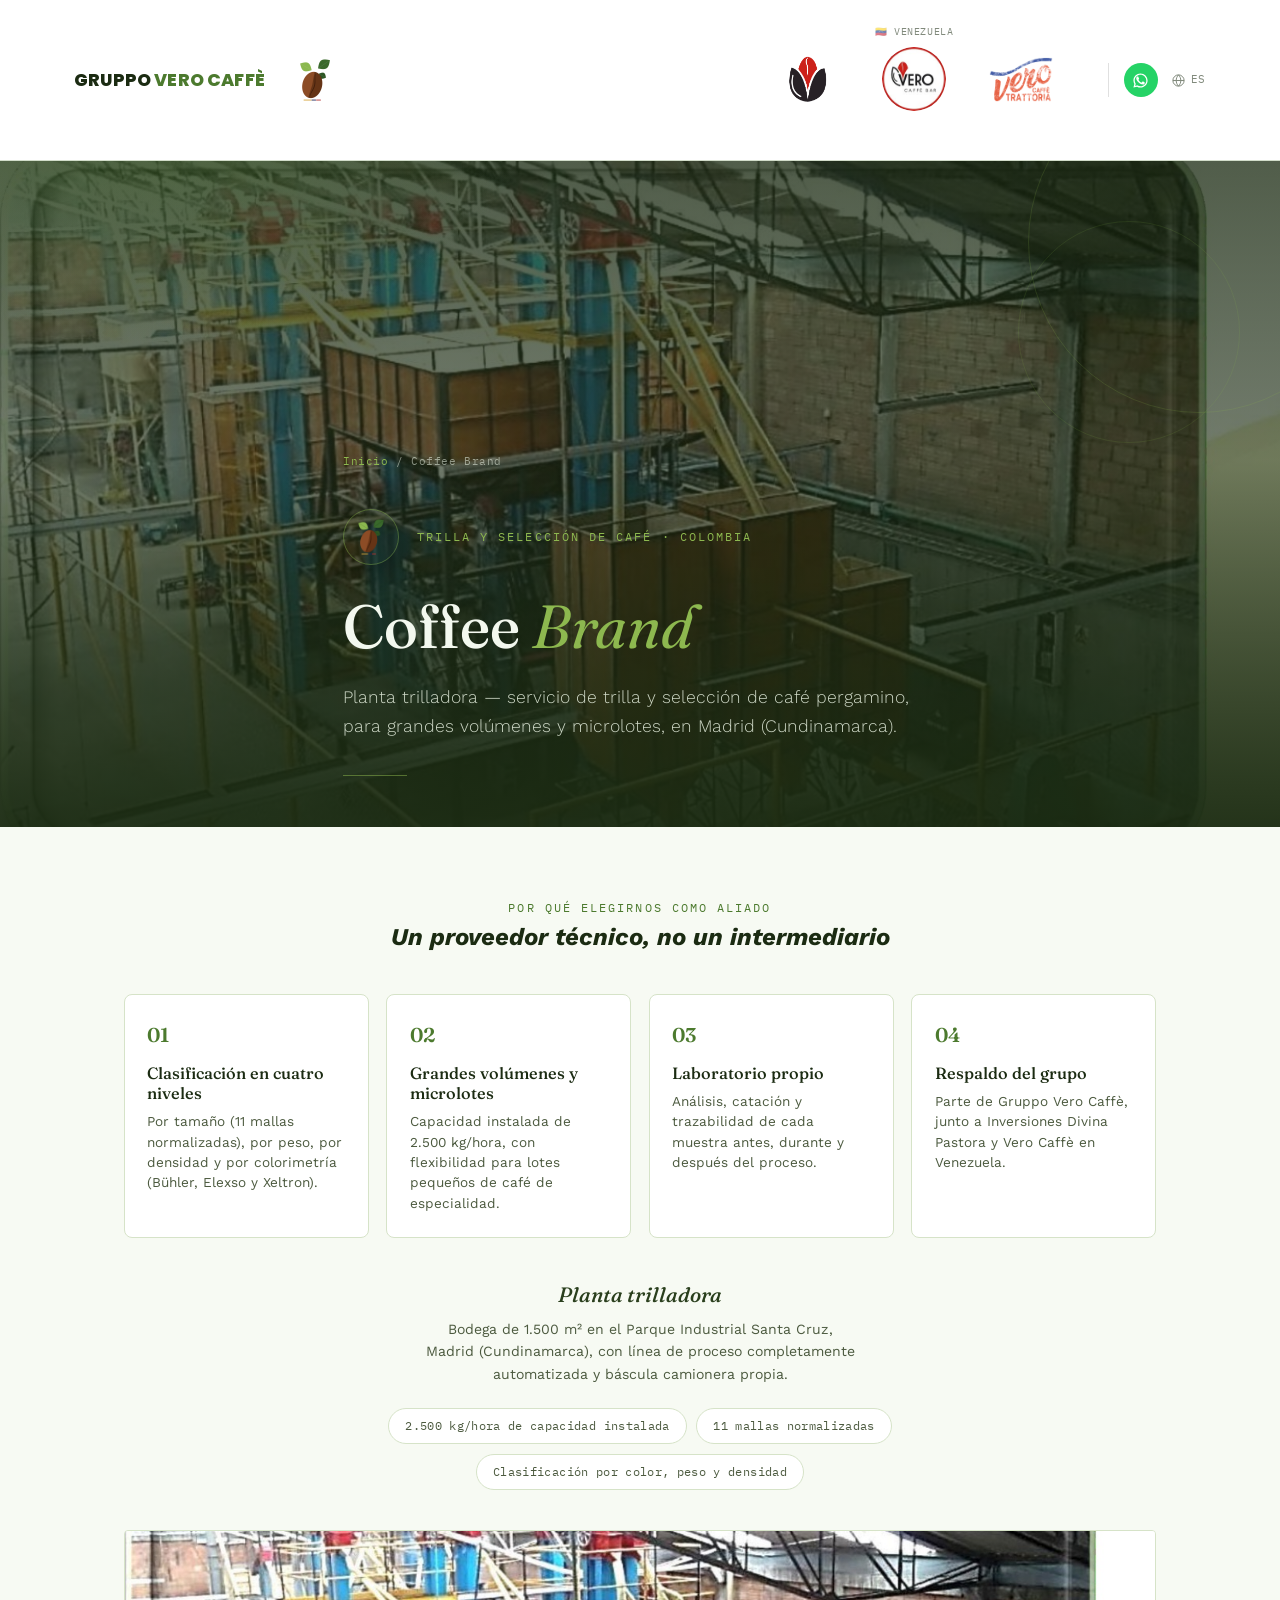
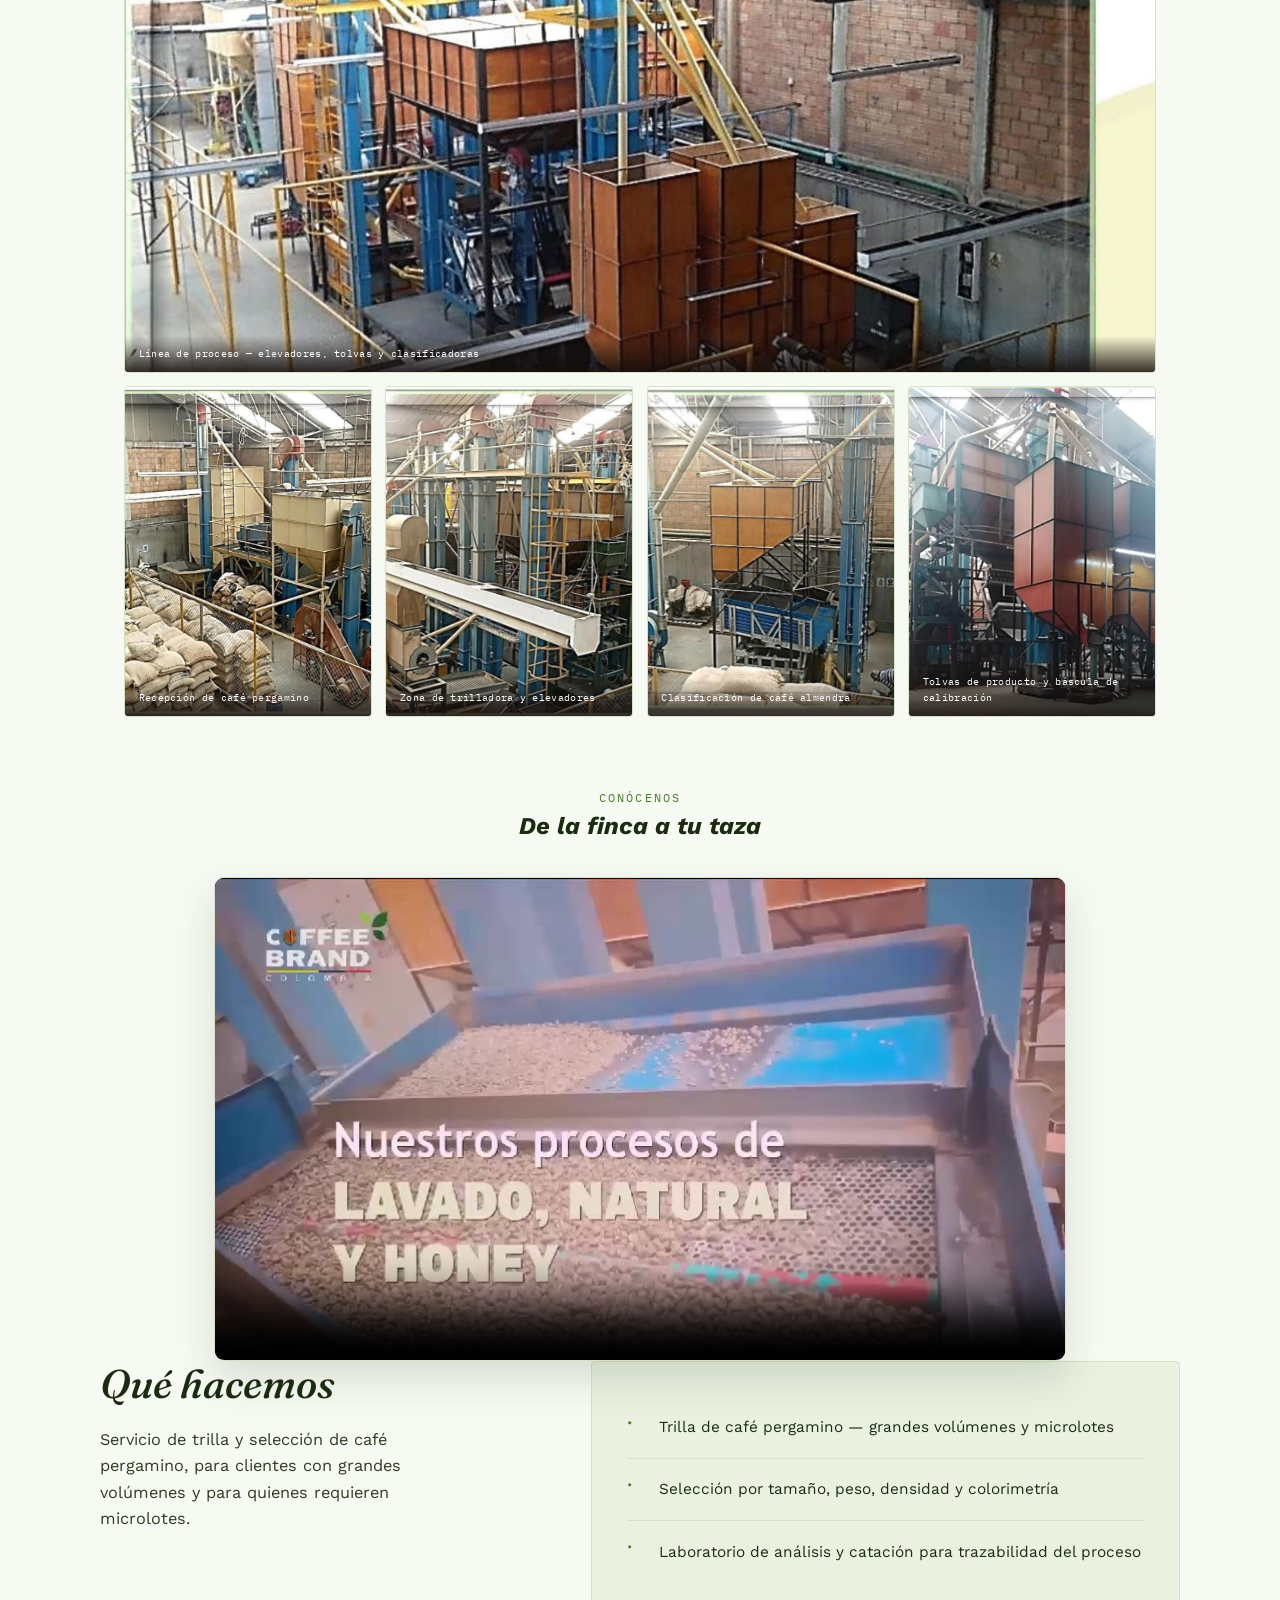
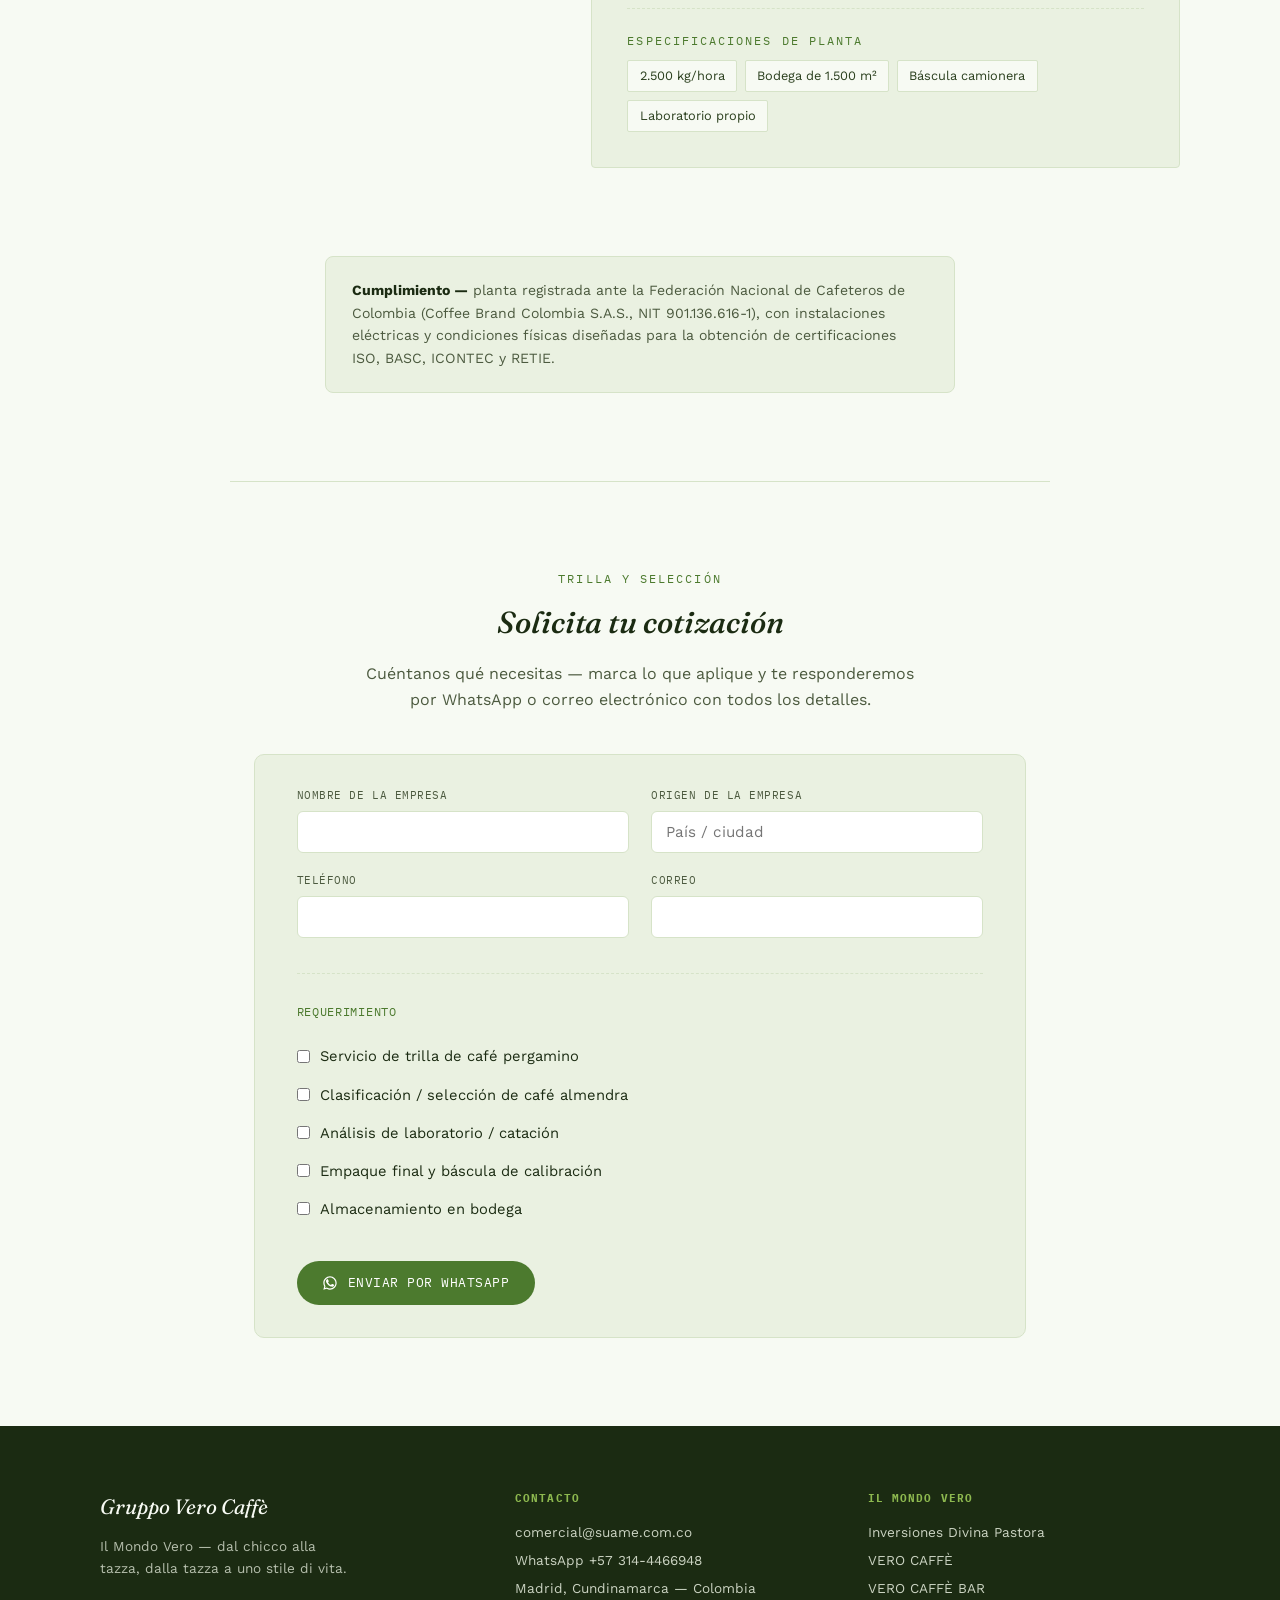
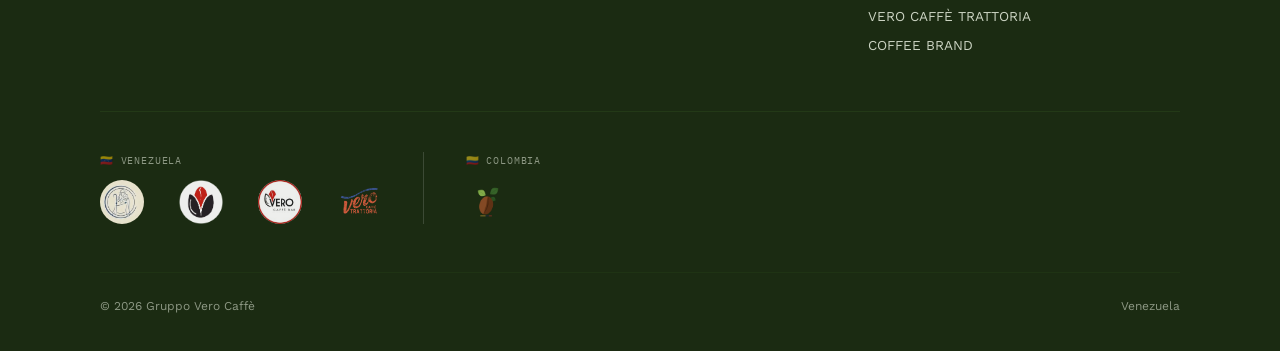
==== commit b890c55a: "Reemplazar el icono de Coffee Brand por una version en alta resolucion fiel al logo real (grano de c" ====
--- a/coffee-brand.html
+++ b/coffee-brand.html
@@ -132,6 +132,17 @@
     background:#fff; padding:0.5rem 1rem; border-radius:999px;
   }
 
+  /* Video destacado */
+  .feature-video{ max-width:900px; margin:0 auto; padding:4.5rem 1.5rem 0; }
+  .feature-video-head{ text-align:center; max-width:60ch; margin:0 auto 2rem; }
+  .feature-video-head h2{ font-style:italic; }
+  .feature-video-frame{
+    position:relative; border-radius:10px; overflow:hidden;
+    border:1px solid var(--line);
+    box-shadow:0 18px 40px rgba(27,43,18,0.14);
+  }
+  .feature-video-frame video{ width:100%; height:auto; display:block; background:#000; }
+
   /* Por qué elegirnos como aliado */
   .ally-strip{ max-width:1080px; margin:0 auto; padding:4.5rem 1.5rem 0; }
   .ally-head{ text-align:center; max-width:60ch; margin:0 auto 2.4rem; }
@@ -160,7 +171,7 @@
   <nav>
     <div class="brand-group">
       <a href="index.html" class="brand">Gruppo <span>Vero Caffè</span></a>
-      <span class="brand-page-logo-wrap"><img src="assets/coffeebrand-icon.png?v=1" class="brand-page-logo round" alt="Coffee Brand"></span>
+      <span class="brand-page-logo-wrap"><img src="assets/coffeebrand-icon.png?v=2" class="brand-page-logo round" alt="Coffee Brand"></span>
     </div>
     <button class="nav-toggle" aria-label="Abrir menú" aria-expanded="false" id="navToggle">☰</button>
     <div class="navlinks" id="navLinks">
@@ -194,7 +205,7 @@
   <div class="cb-hero-inner">
     <div class="cb-breadcrumb"><a href="index.html">Inicio</a> / Coffee Brand</div>
     <div class="cb-hero-mark">
-      <img src="assets/coffeebrand-icon.png?v=1" alt="Coffee Brand">
+      <img src="assets/coffeebrand-icon.png?v=2" alt="Coffee Brand">
       <div class="eyebrow">Trilla y selección de café · Colombia</div>
     </div>
     <h1 class="cb-hero-title">Coffee <em>Brand</em></h1>
@@ -267,6 +278,16 @@
     </div>
   </div>
 
+  <section class="feature-video">
+    <div class="feature-video-head">
+      <div class="eyebrow" style="justify-content:center;">Conócenos</div>
+      <h2>De la finca a tu taza</h2>
+    </div>
+    <div class="feature-video-frame">
+      <video src="assets/coffeebrand/planta-video.mp4?v=1" poster="assets/coffeebrand/planta-video-poster.jpg?v=1" controls playsinline preload="metadata"></video>
+    </div>
+  </section>
+
   <div class="unit-inner">
     <div class="unit-label">
       <h2>Qué hacemos</h2>
@@ -410,7 +431,7 @@
     <div class="footer-country-group">
       <span class="footer-country-label">🇨🇴 Colombia</span>
       <div class="footer-country-logos">
-        <a class="footer-logo-item" href="coffee-brand.html"><img src="assets/coffeebrand-icon.png?v=1" alt="Coffee Brand"></a>
+        <a class="footer-logo-item" href="coffee-brand.html"><img src="assets/coffeebrand-icon.png?v=2" alt="Coffee Brand"></a>
       </div>
     </div>
   </div>
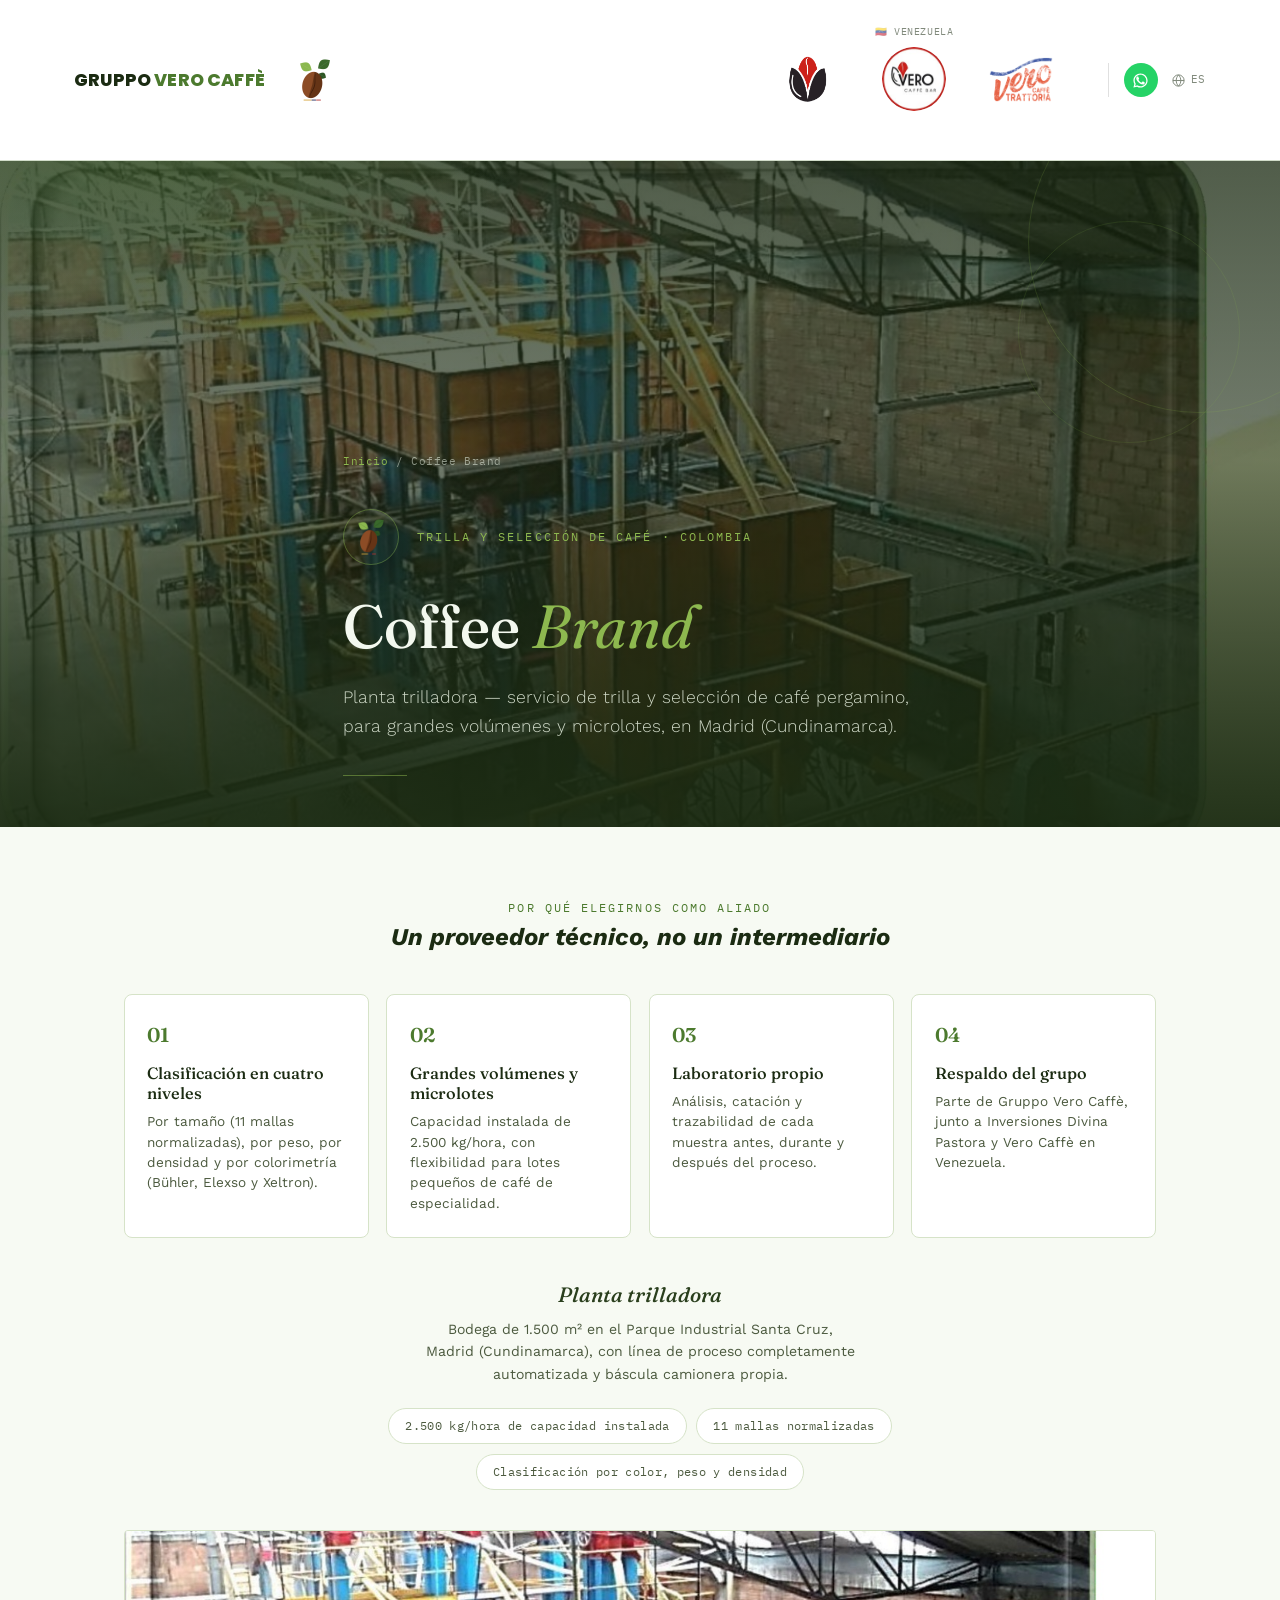
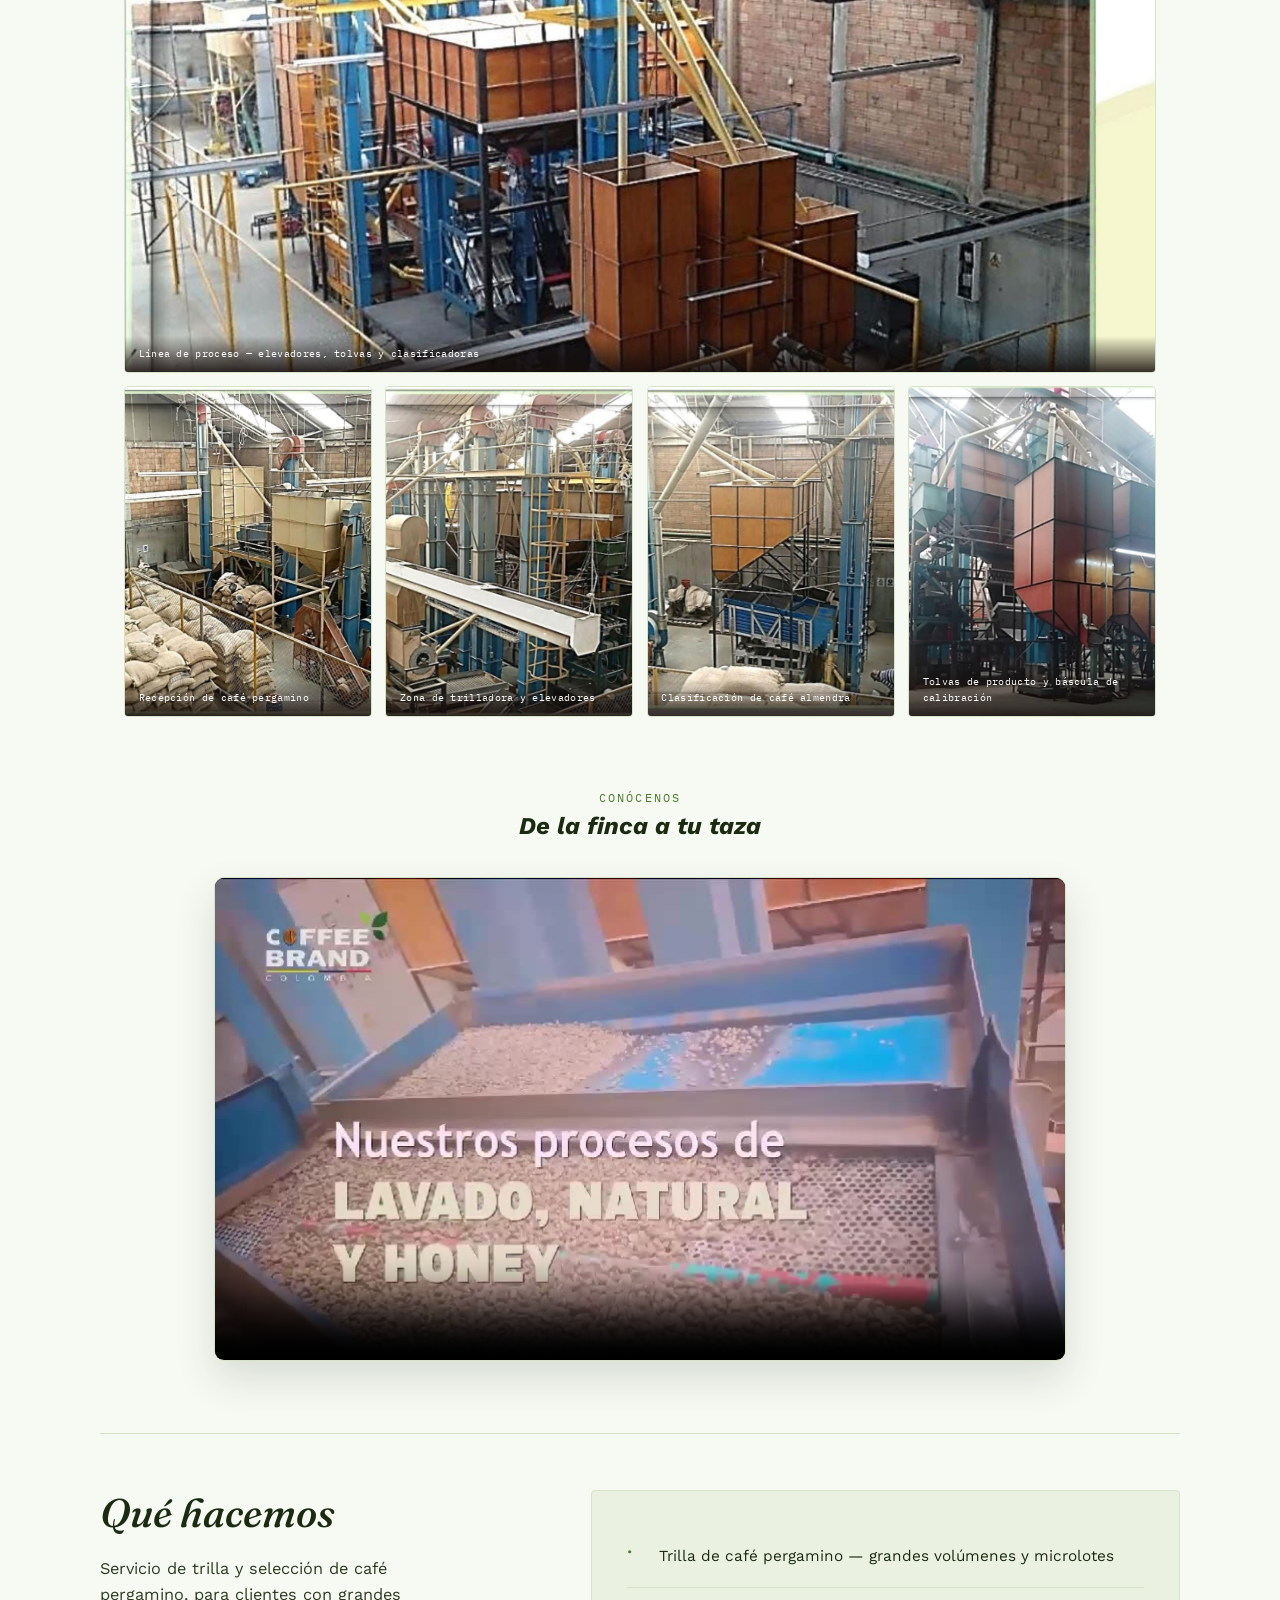
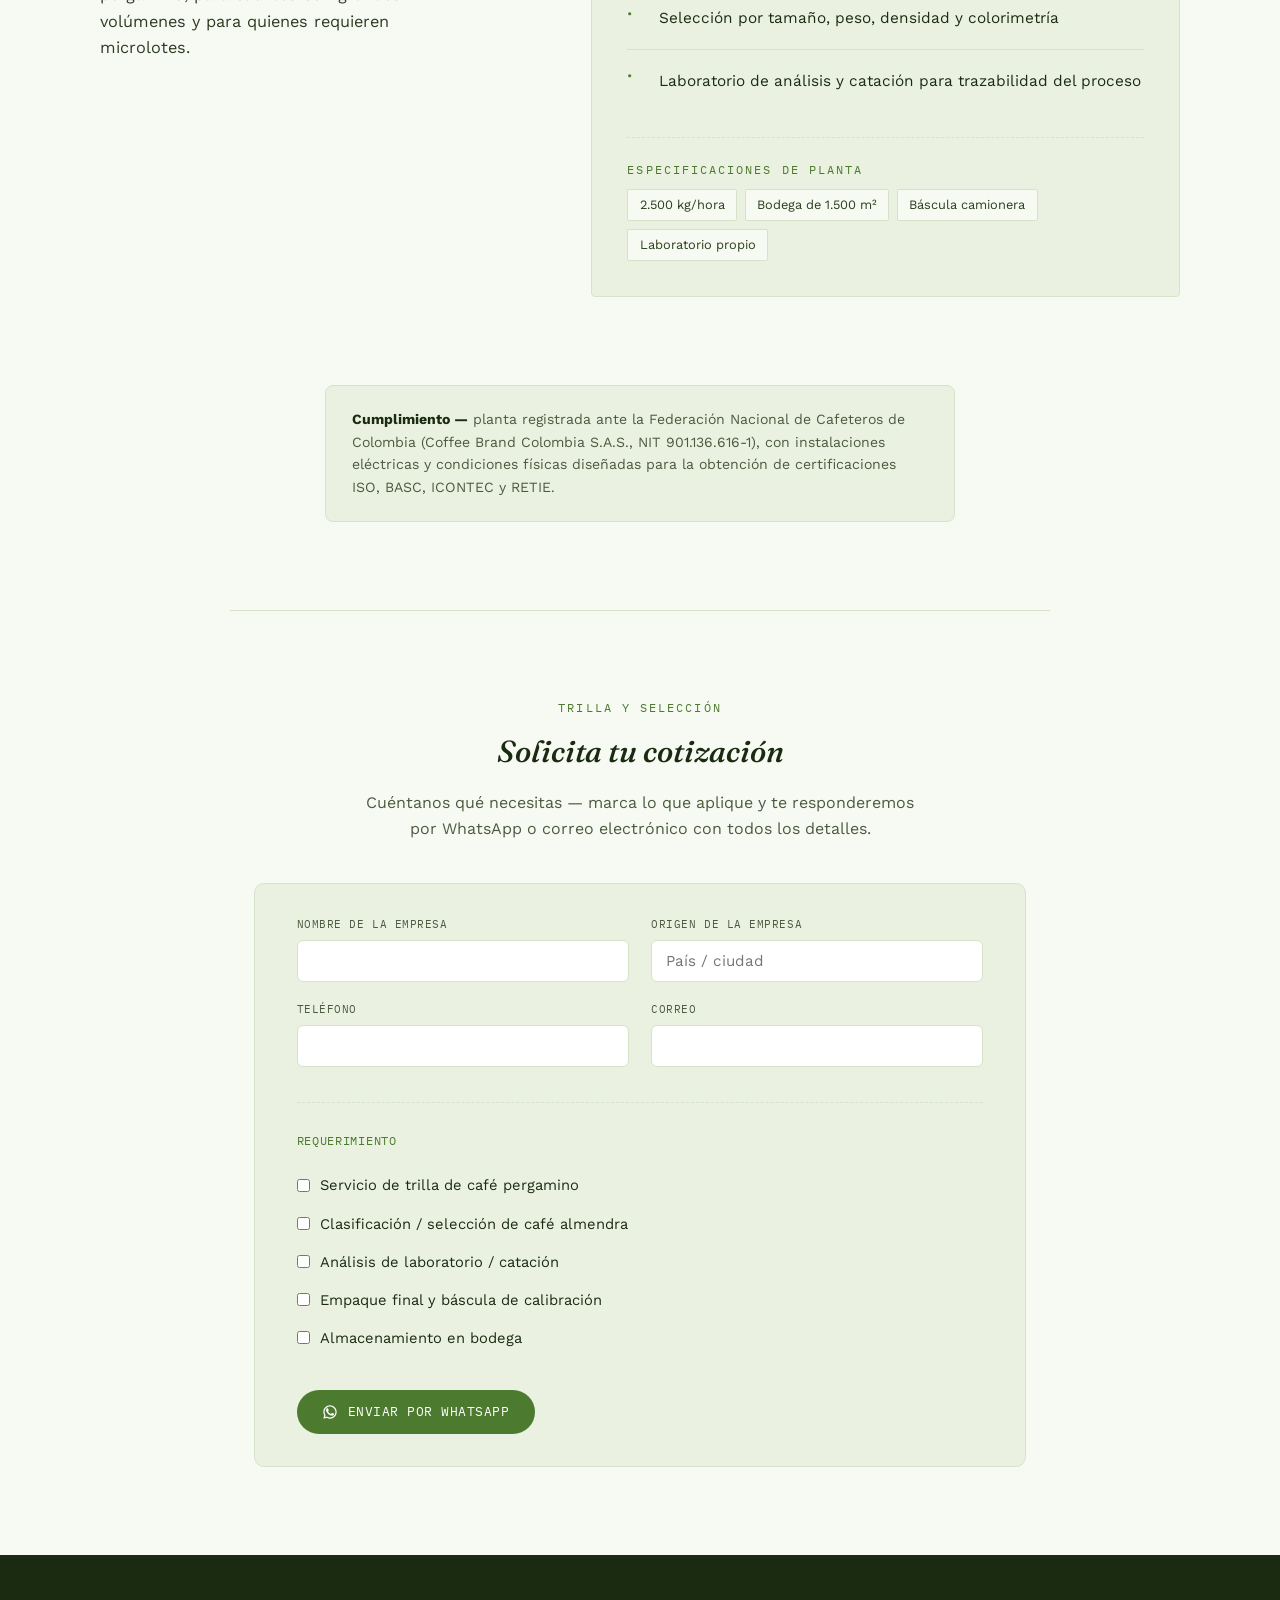
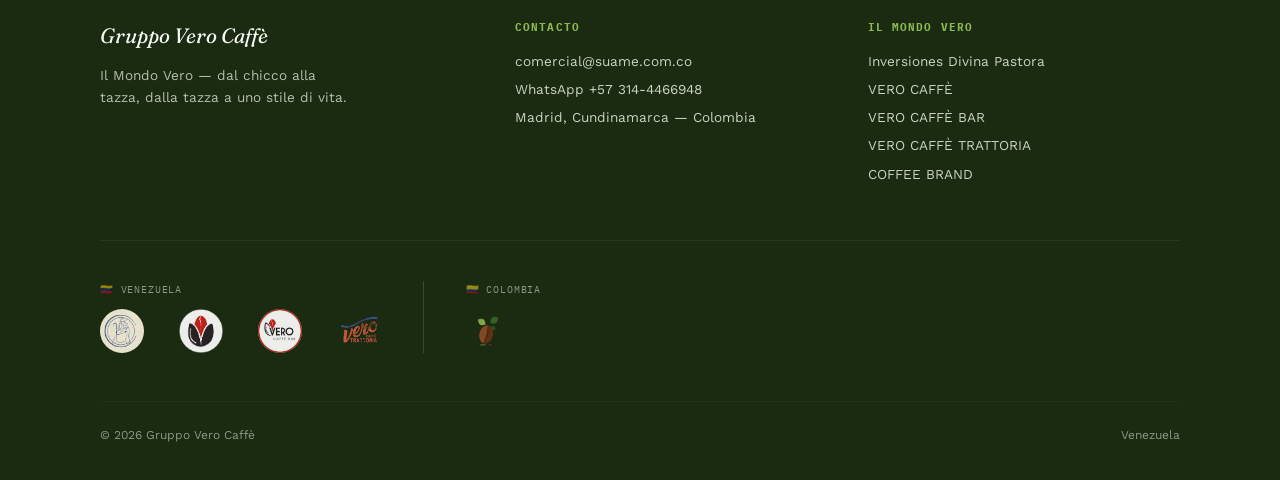
==== commit 88a7747e: "Agregar separacion entre el video institucional y la seccion Que hacemos en Coffee Brand" ====
--- a/coffee-brand.html
+++ b/coffee-brand.html
@@ -133,7 +133,11 @@
   }
 
   /* Video destacado */
-  .feature-video{ max-width:900px; margin:0 auto; padding:4.5rem 1.5rem 0; }
+  .feature-video{ max-width:900px; margin:0 auto; padding:4.5rem 1.5rem 3.5rem; }
+  .feature-video + .unit-inner{
+    margin-top:1rem; padding-top:3.5rem;
+    border-top:1px solid var(--line);
+  }
   .feature-video-head{ text-align:center; max-width:60ch; margin:0 auto 2rem; }
   .feature-video-head h2{ font-style:italic; }
   .feature-video-frame{
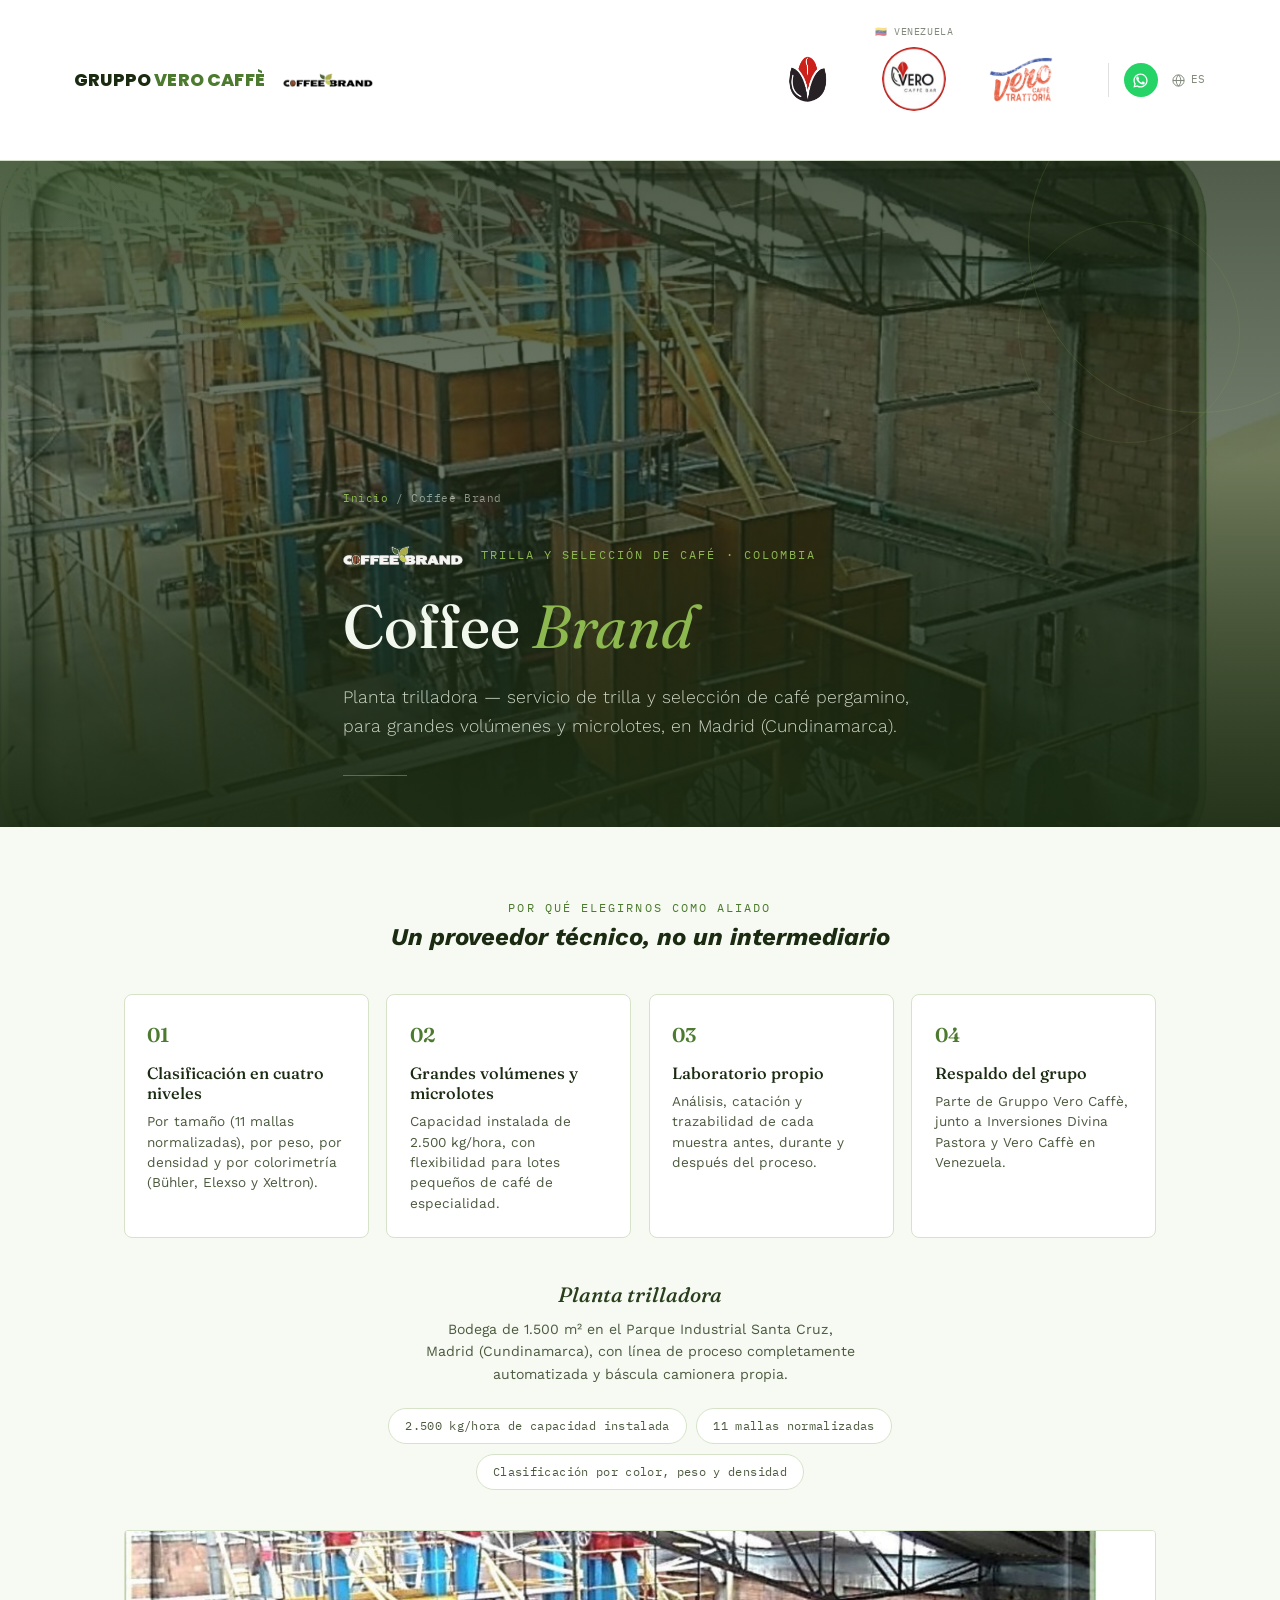
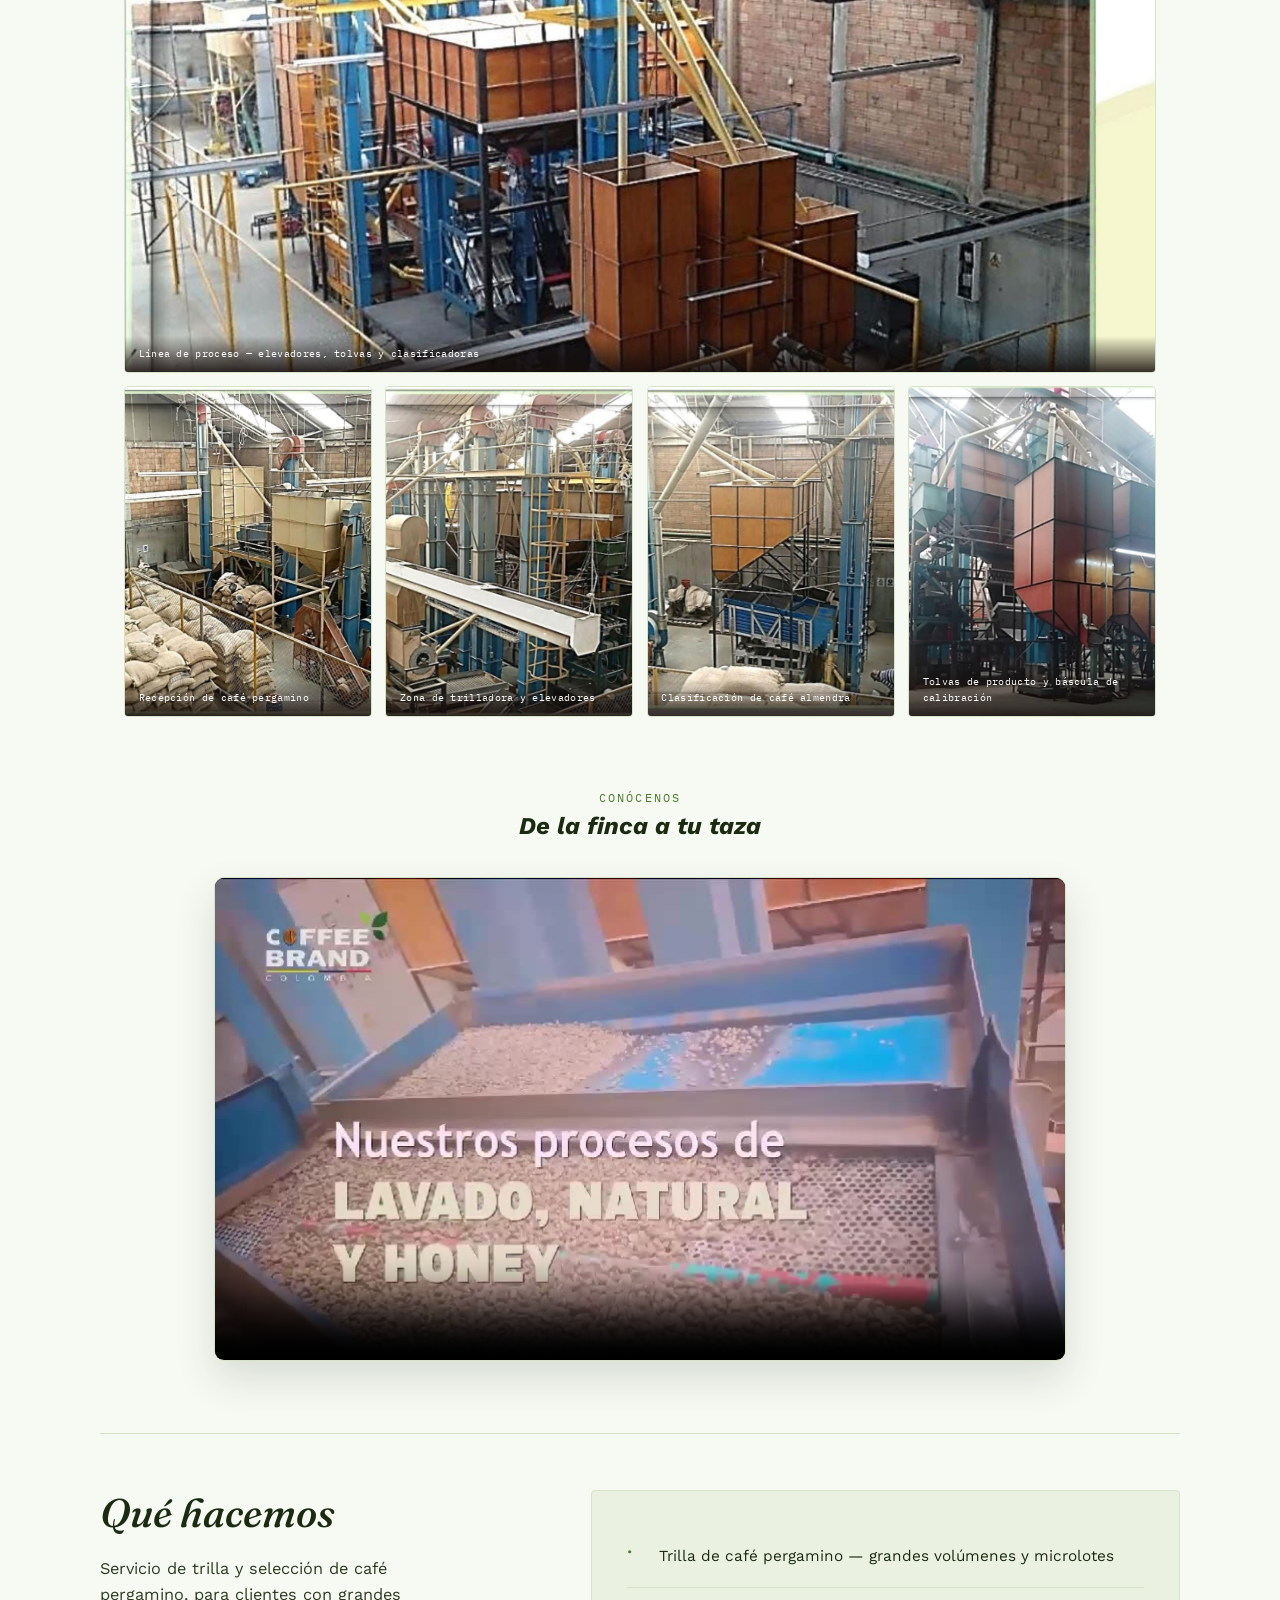
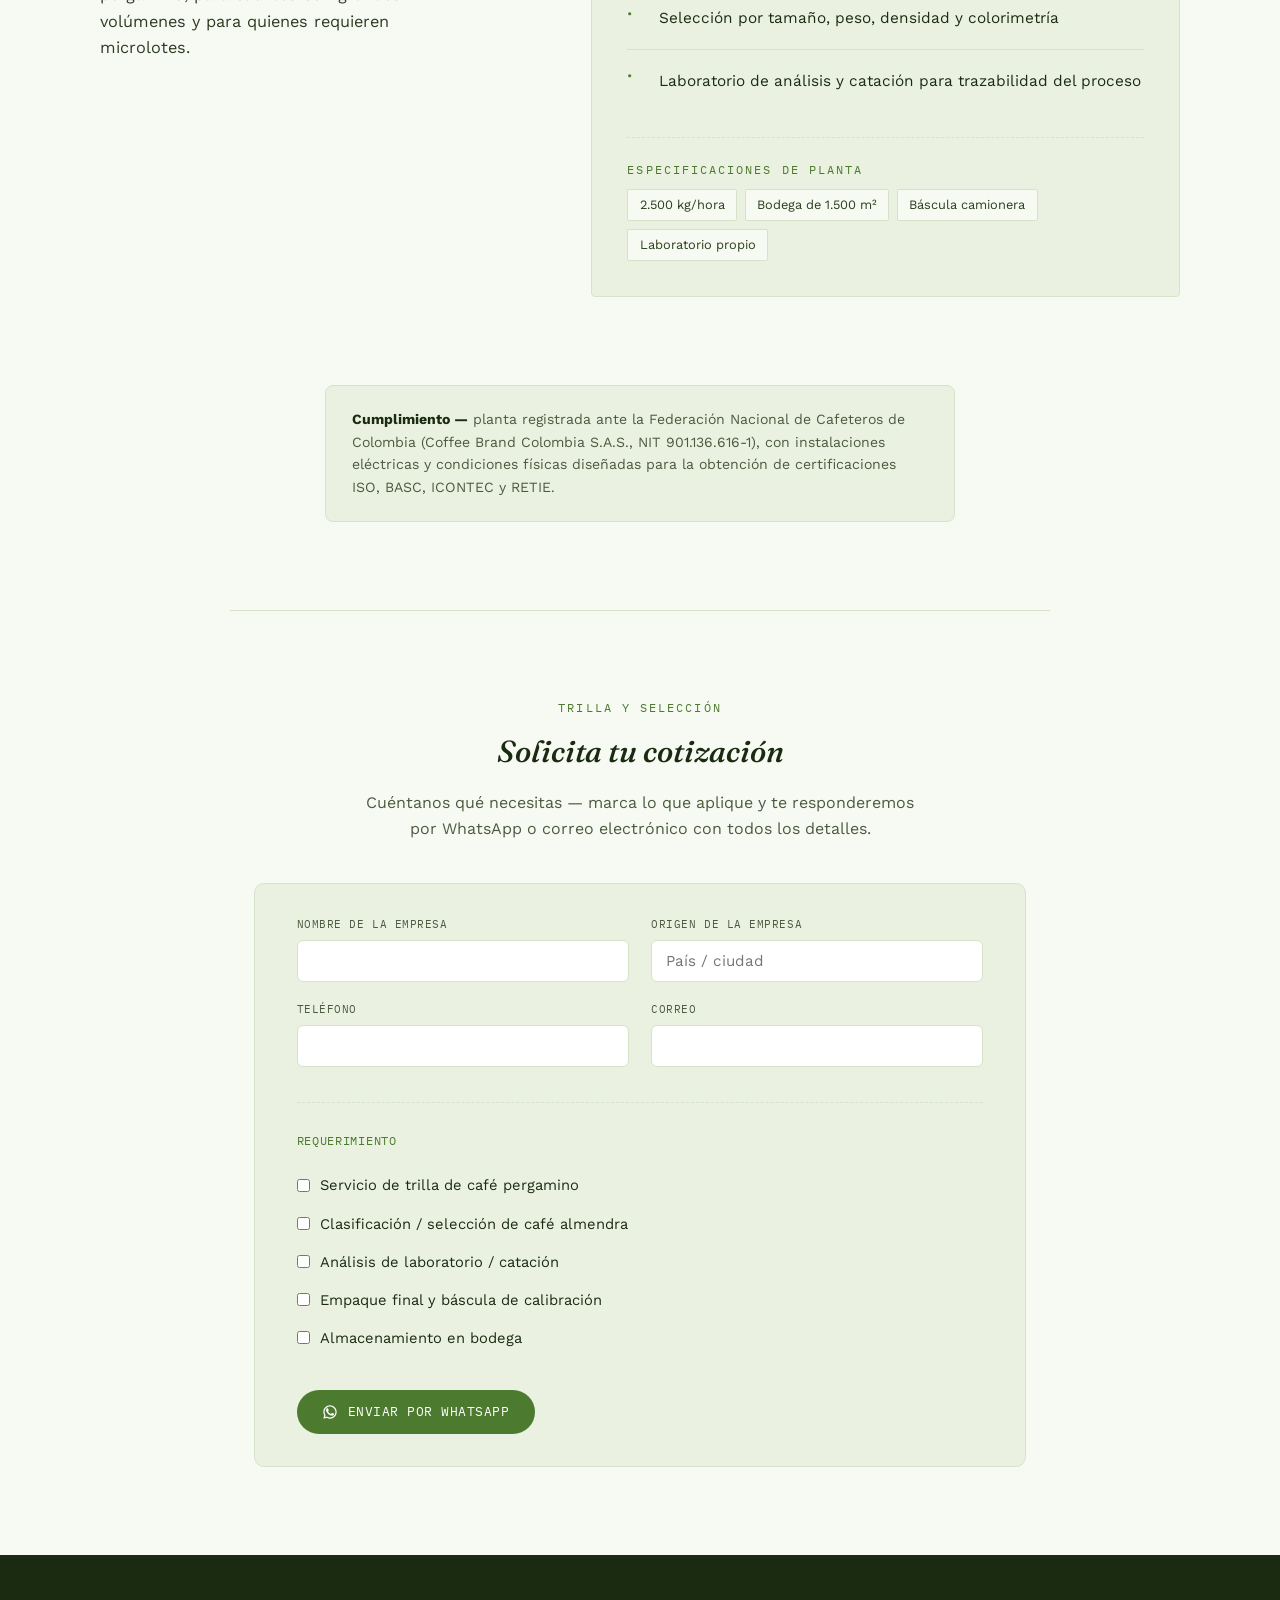
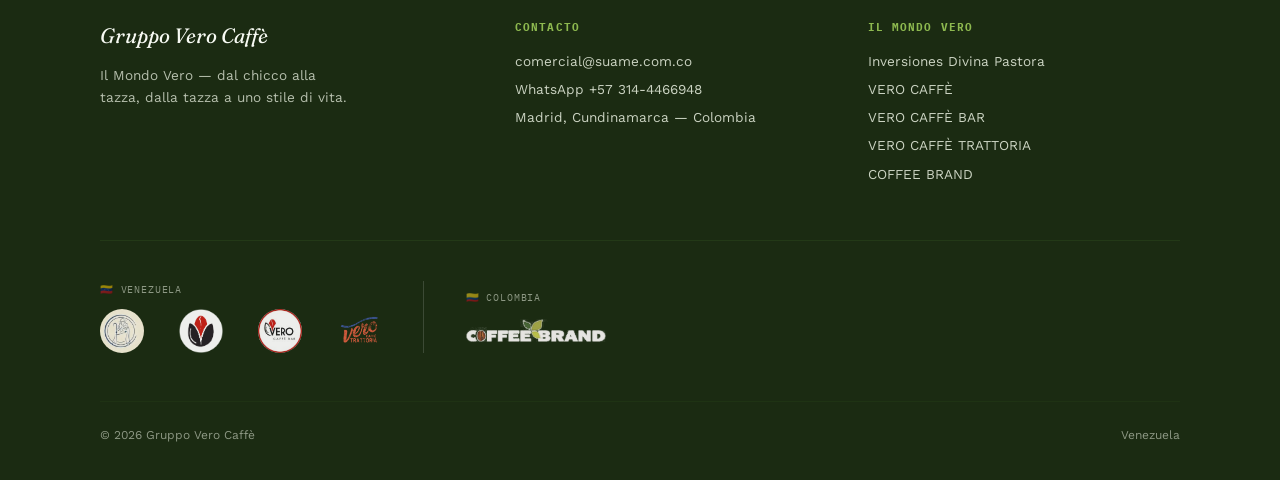
==== commit 8617deb3: "Usar el logo completo de Coffee Brand (nombre + grano + hojas) en vez del icono solo, con una versio" ====
--- a/coffee-brand.html
+++ b/coffee-brand.html
@@ -7,7 +7,7 @@
 <link rel="preconnect" href="https://fonts.googleapis.com">
 <link rel="preconnect" href="https://fonts.gstatic.com" crossorigin>
 <link href="https://fonts.googleapis.com/css2?family=Fraunces:ital,opsz,wght@0,9..144,300;0,9..144,500;0,9..144,600;1,9..144,400;1,9..144,500&family=Work+Sans:wght@300;400;500;600&family=IBM+Plex+Mono:wght@400;500&family=Poppins:wght@700;800;900&display=swap" rel="stylesheet">
-<link rel="stylesheet" href="styles.css?v=27">
+<link rel="stylesheet" href="styles.css?v=28">
 <style>
   /* Coffee Brand Colombia S.A.S. — paleta a tono con su logo real (verde) */
   :root{
@@ -175,7 +175,7 @@
   <nav>
     <div class="brand-group">
       <a href="index.html" class="brand">Gruppo <span>Vero Caffè</span></a>
-      <span class="brand-page-logo-wrap"><img src="assets/coffeebrand-icon.png?v=2" class="brand-page-logo round" alt="Coffee Brand"></span>
+      <span class="brand-page-logo-wrap"><img src="assets/coffeebrand-icon.png?v=3" class="brand-page-logo" alt="Coffee Brand"></span>
     </div>
     <button class="nav-toggle" aria-label="Abrir menú" aria-expanded="false" id="navToggle">☰</button>
     <div class="navlinks" id="navLinks">
@@ -209,7 +209,7 @@
   <div class="cb-hero-inner">
     <div class="cb-breadcrumb"><a href="index.html">Inicio</a> / Coffee Brand</div>
     <div class="cb-hero-mark">
-      <img src="assets/coffeebrand-icon.png?v=2" alt="Coffee Brand">
+      <img src="assets/coffeebrand-icon-onDark.png?v=1" alt="Coffee Brand" style="height:auto;width:120px;max-width:120px;border-radius:0;object-fit:contain;border:none;box-shadow:none;background:none;">
       <div class="eyebrow">Trilla y selección de café · Colombia</div>
     </div>
     <h1 class="cb-hero-title">Coffee <em>Brand</em></h1>
@@ -435,7 +435,7 @@
     <div class="footer-country-group">
       <span class="footer-country-label">🇨🇴 Colombia</span>
       <div class="footer-country-logos">
-        <a class="footer-logo-item" href="coffee-brand.html"><img src="assets/coffeebrand-icon.png?v=2" alt="Coffee Brand"></a>
+        <a class="footer-logo-item footer-logo-wordmark" href="coffee-brand.html"><img src="assets/coffeebrand-icon-onDark.png?v=1" alt="Coffee Brand"></a>
       </div>
     </div>
   </div>
--- a/styles.css
+++ b/styles.css
@@ -104,6 +104,12 @@
 .nav-logo.round{
   border-radius:50%; object-fit:cover;
 }
+.nav-logo-wordmark{
+  width:auto; height:40px; max-width:130px; object-fit:contain; display:block;
+}
+@media (max-width:1180px) and (min-width:821px){
+  .nav-logo-wordmark{ height:32px; max-width:104px; }
+}
 .navlinks a{
   color:var(--espresso);
   opacity:0.75;
@@ -586,6 +592,9 @@
 .footer-logo-round img{
   border-radius:50%;
   object-fit:cover;
+}
+.footer-logo-item.footer-logo-wordmark img{
+  height:28px; width:auto; max-width:140px;
 }
 
 @media (max-width:1180px) and (min-width:821px){
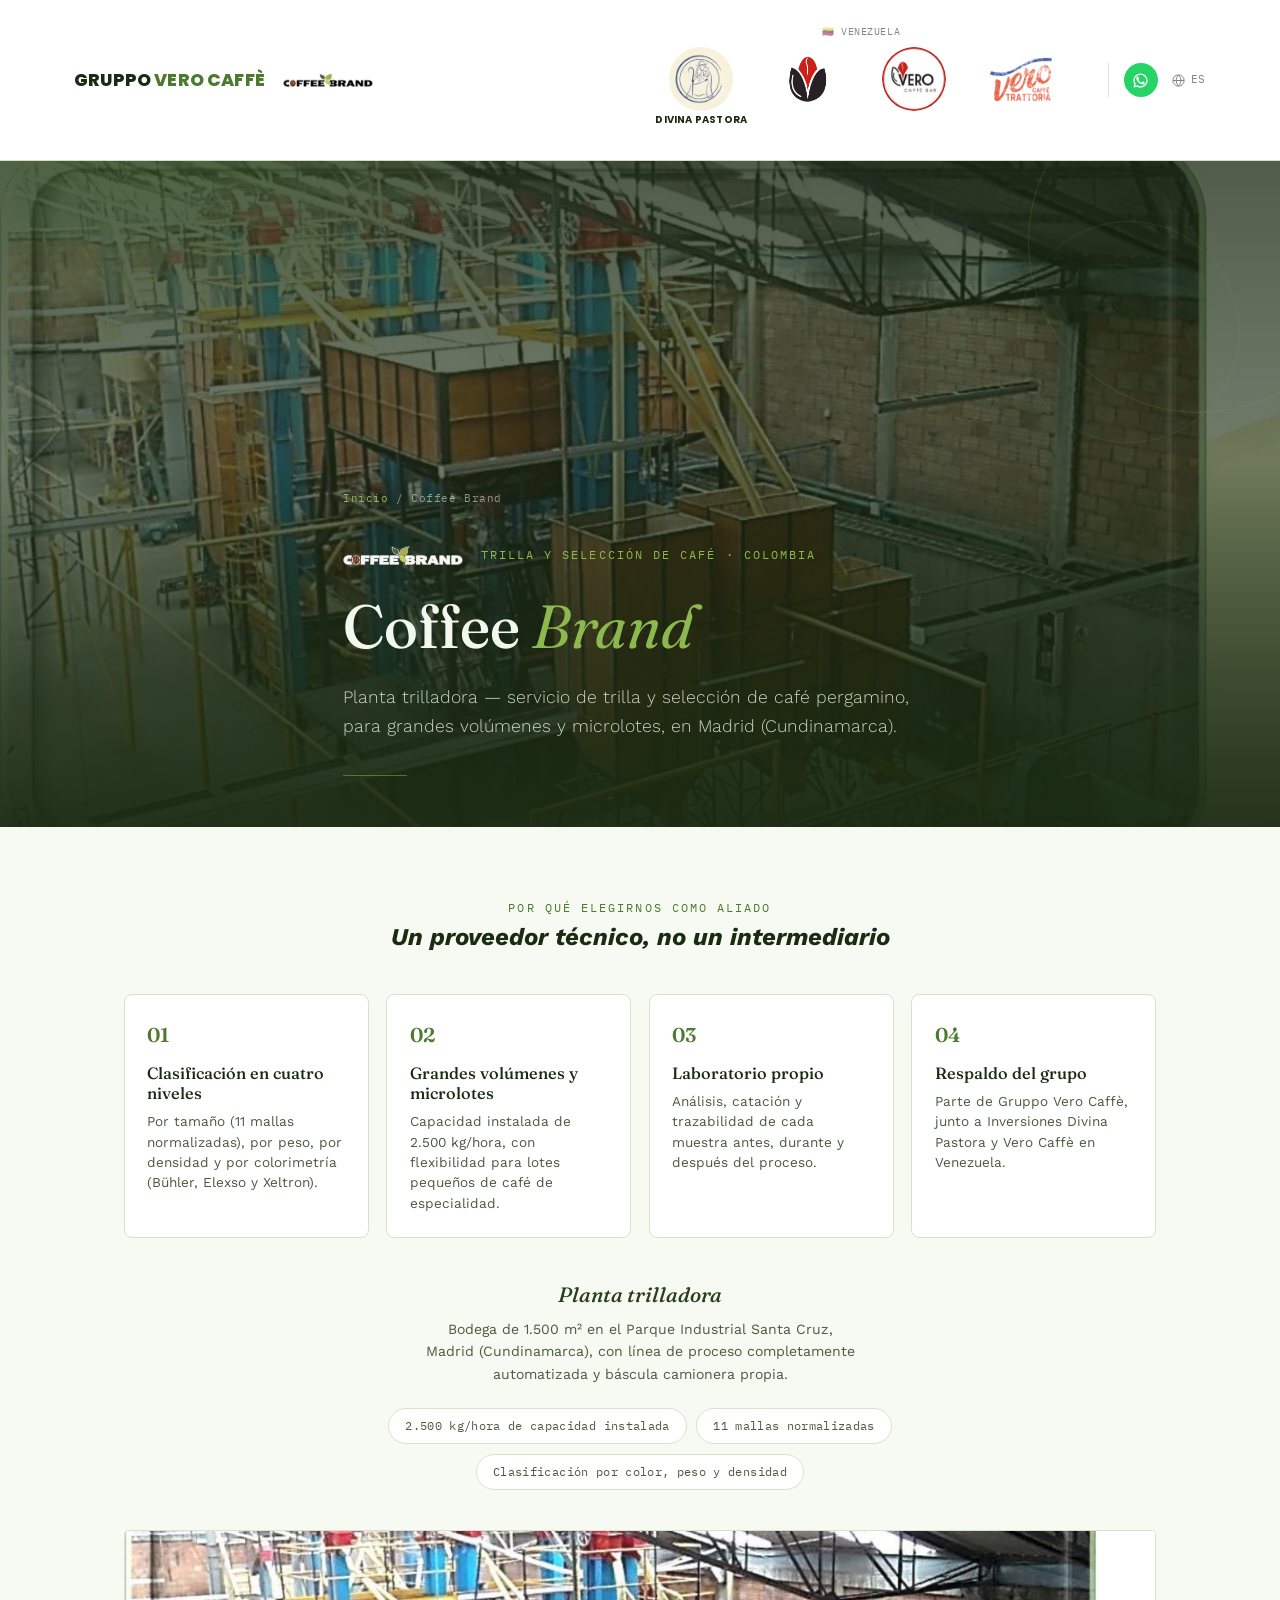
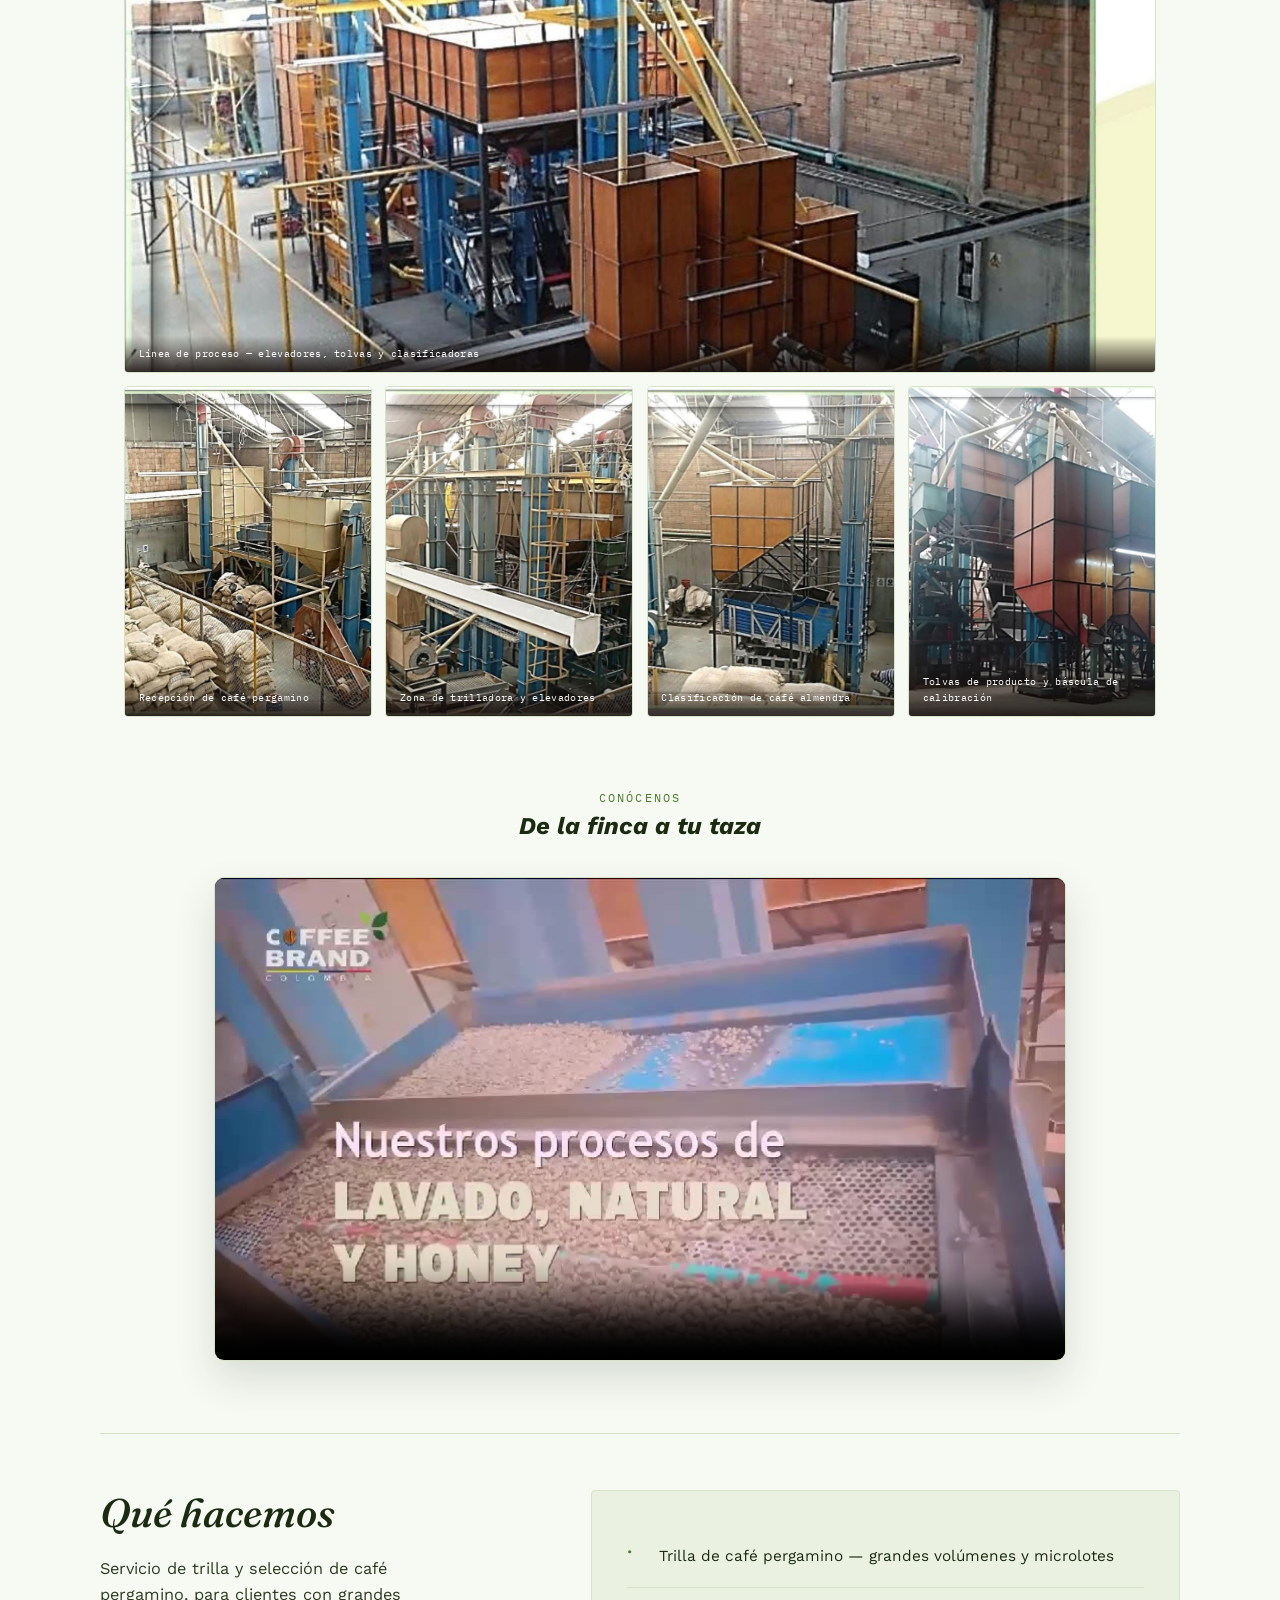
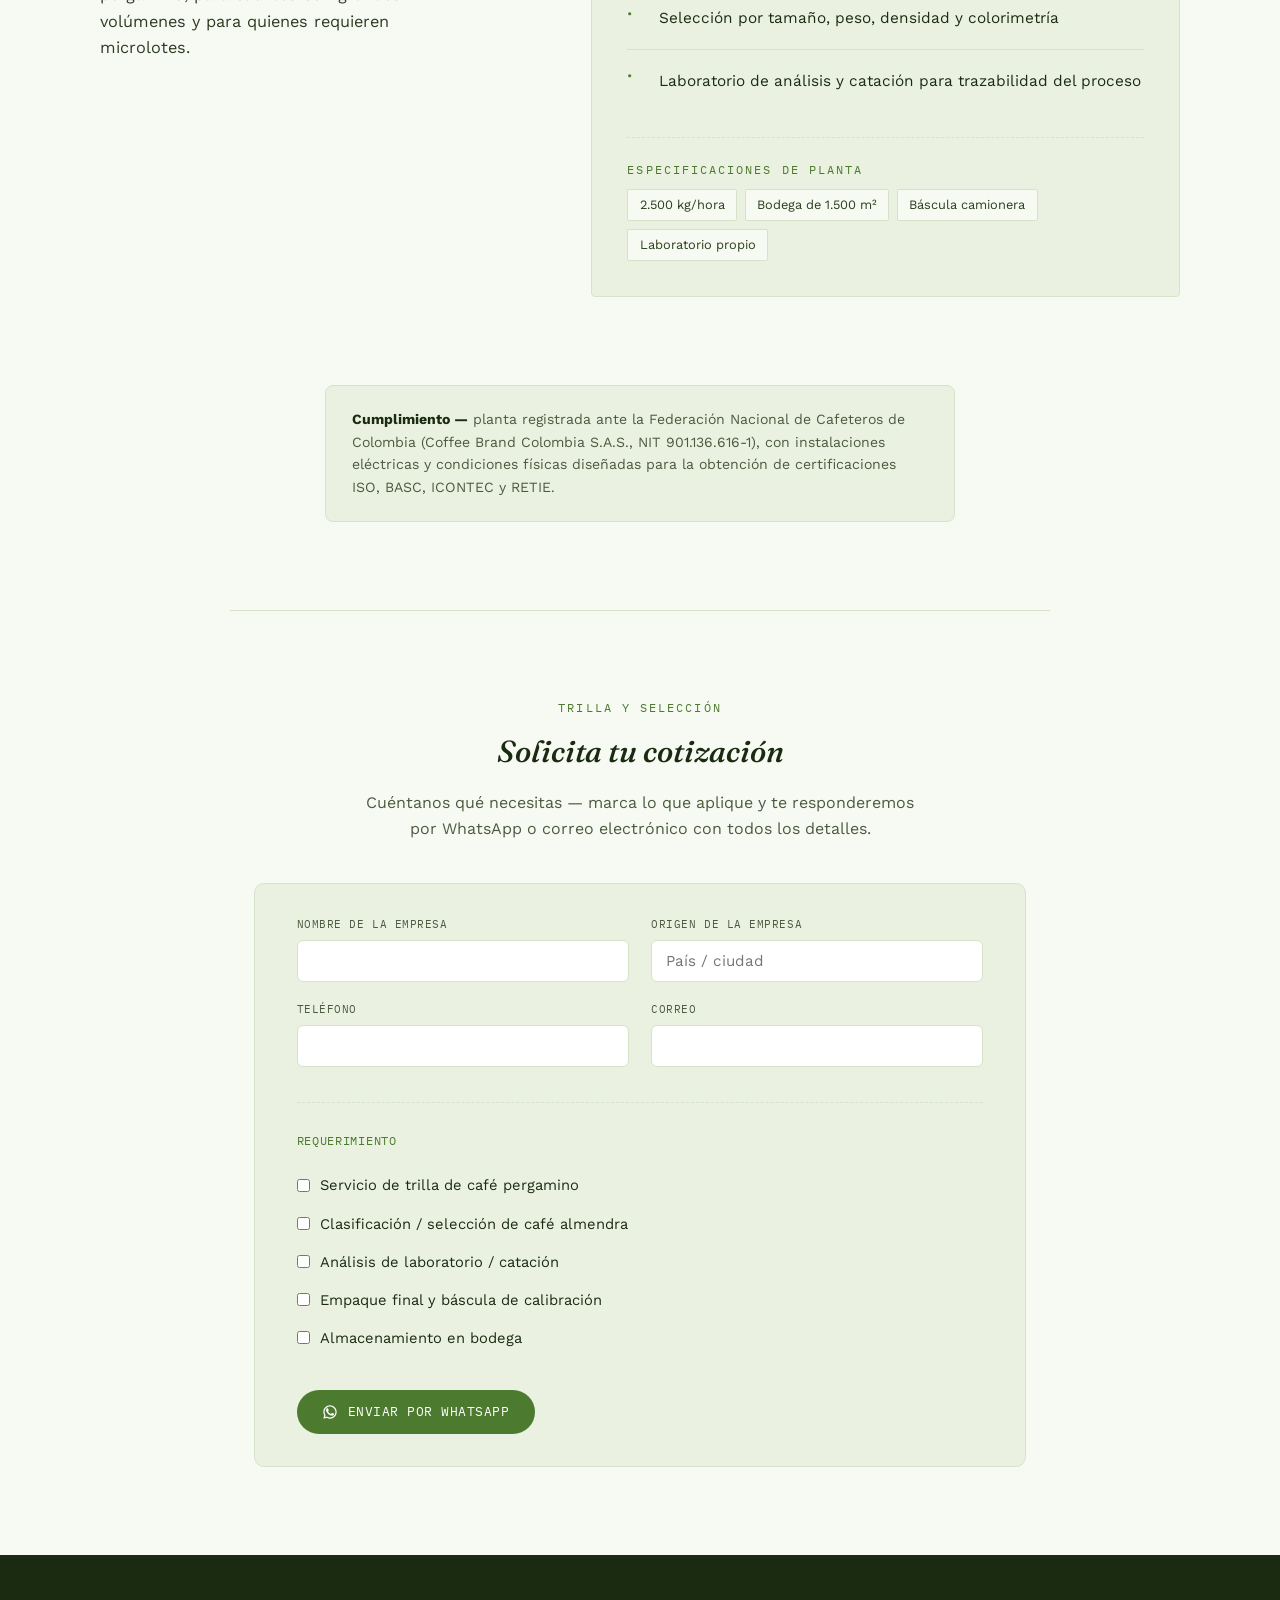
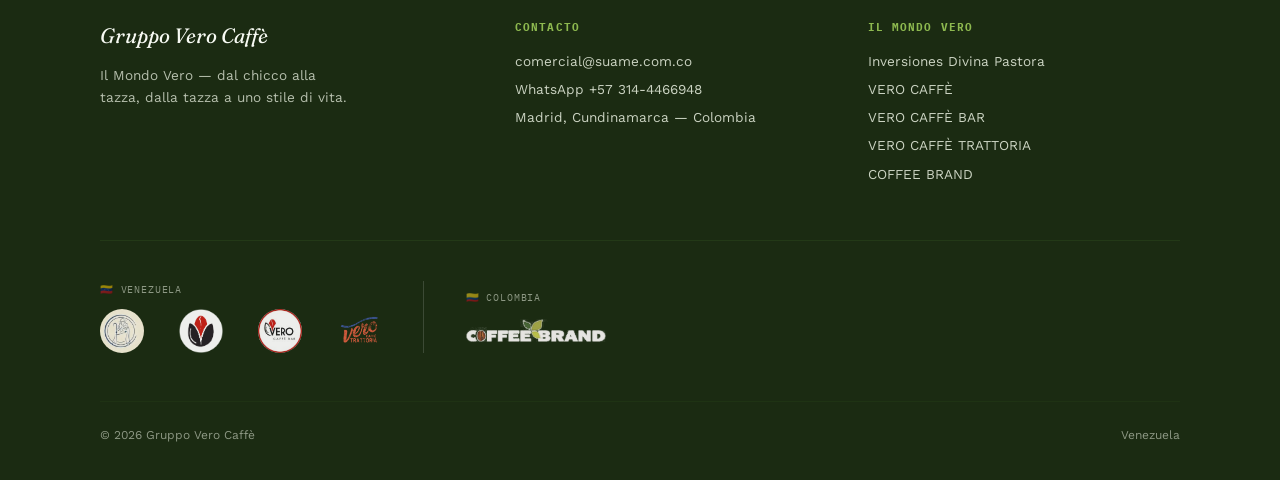
==== commit dff9e404: "Agregar el logo de Divina Pastora al header de la pagina de Coffee Brand Co-Authored-By: Claude Sonn" ====
--- a/coffee-brand.html
+++ b/coffee-brand.html
@@ -182,6 +182,7 @@
   <div class="nav-country-group">
     <span class="nav-country-label">🇻🇪 Venezuela</span>
     <div class="nav-country-logos">
+      <a href="divina-pastora.html" class="nav-logo-link nav-logo-stack"><img src="assets/divina-ig-profile.jpg?v=1" class="nav-logo round" alt="Divina Pastora"><span class="nav-logo-caption">Divina Pastora</span></a>
       <a href="vero-caffe.html" class="nav-logo-link"><img src="assets/vero-mark.png?v=1" class="nav-logo" alt="Vero Caffè"></a>
       <a href="vero-caffe-bar.html" class="nav-logo-link"><img src="assets/verocaffebar-logo.jpg?v=1" class="nav-logo round" alt="Vero Caffè Bar"></a>
       <a href="vero-caffe-trattoria.html" class="nav-logo-link"><img src="assets/trattoria-logo-icon.png?v=1" class="nav-logo" alt="Vero Caffè Trattoria"></a>
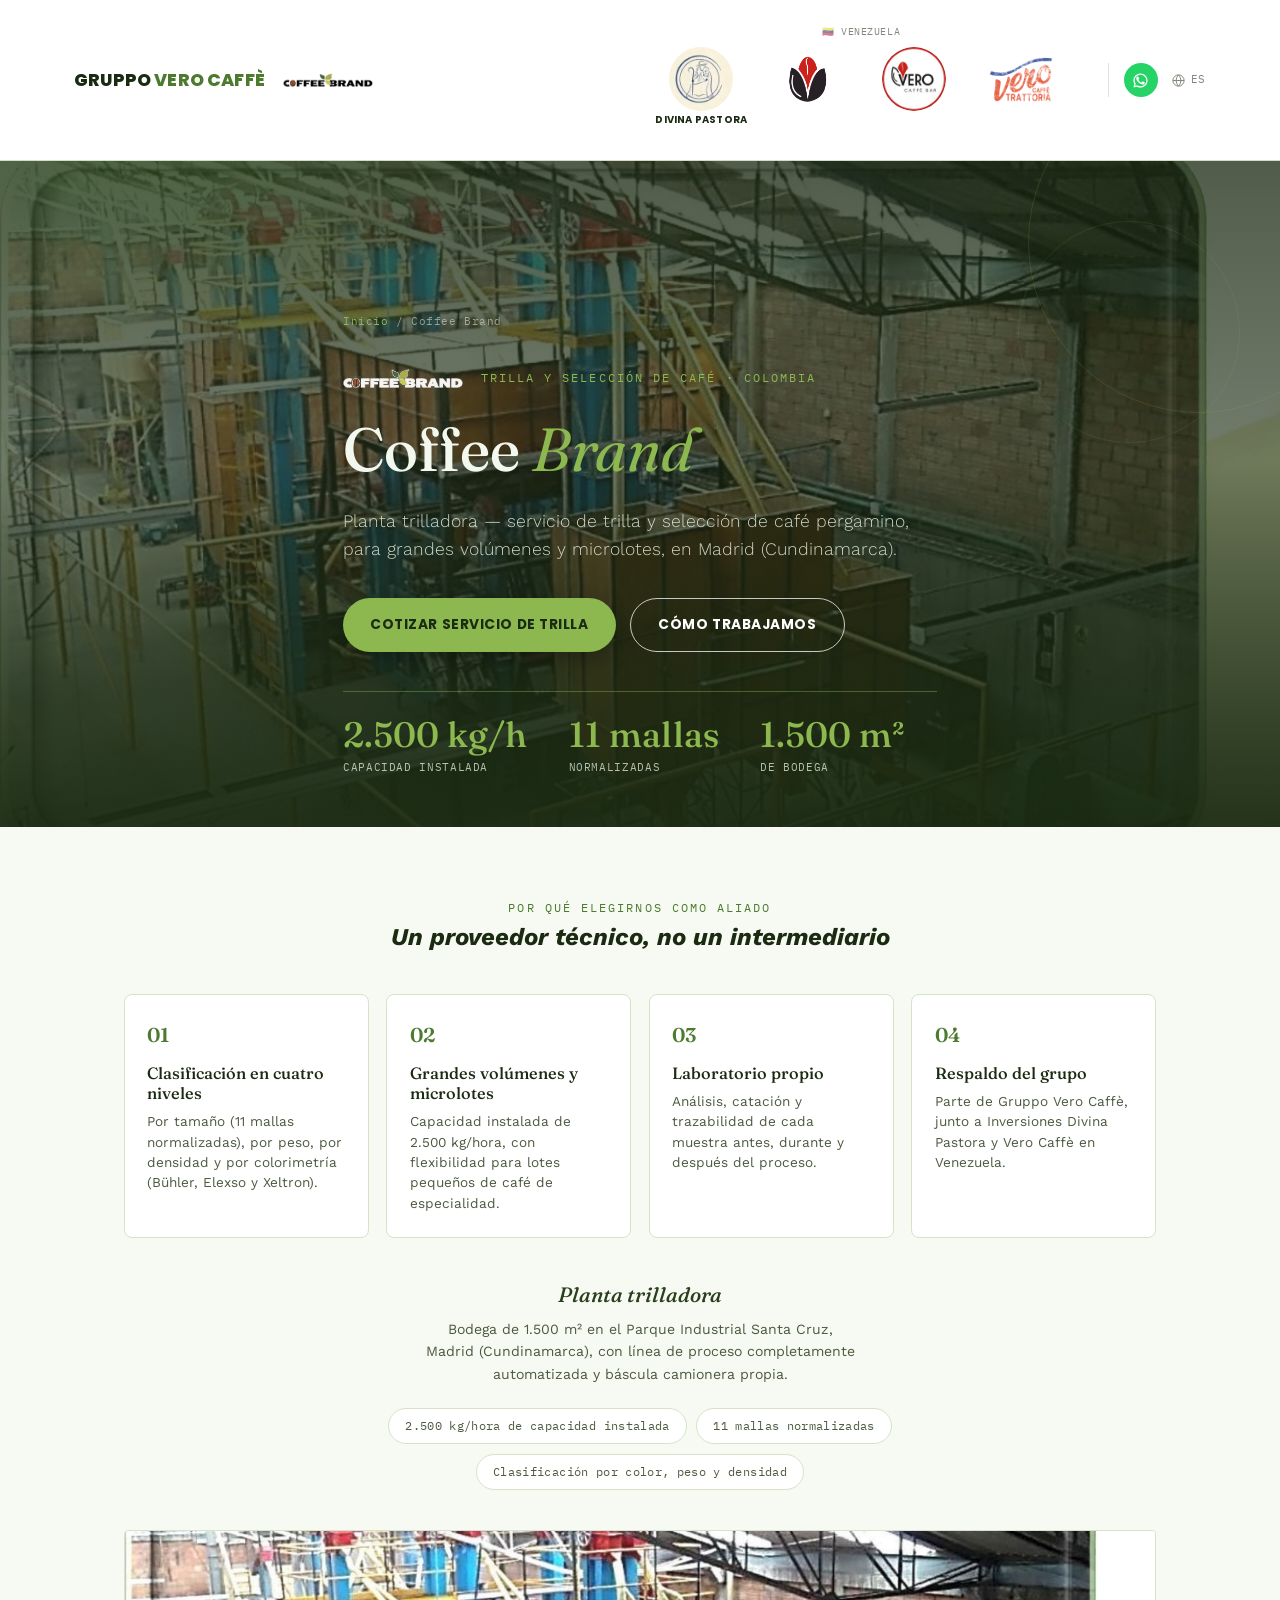
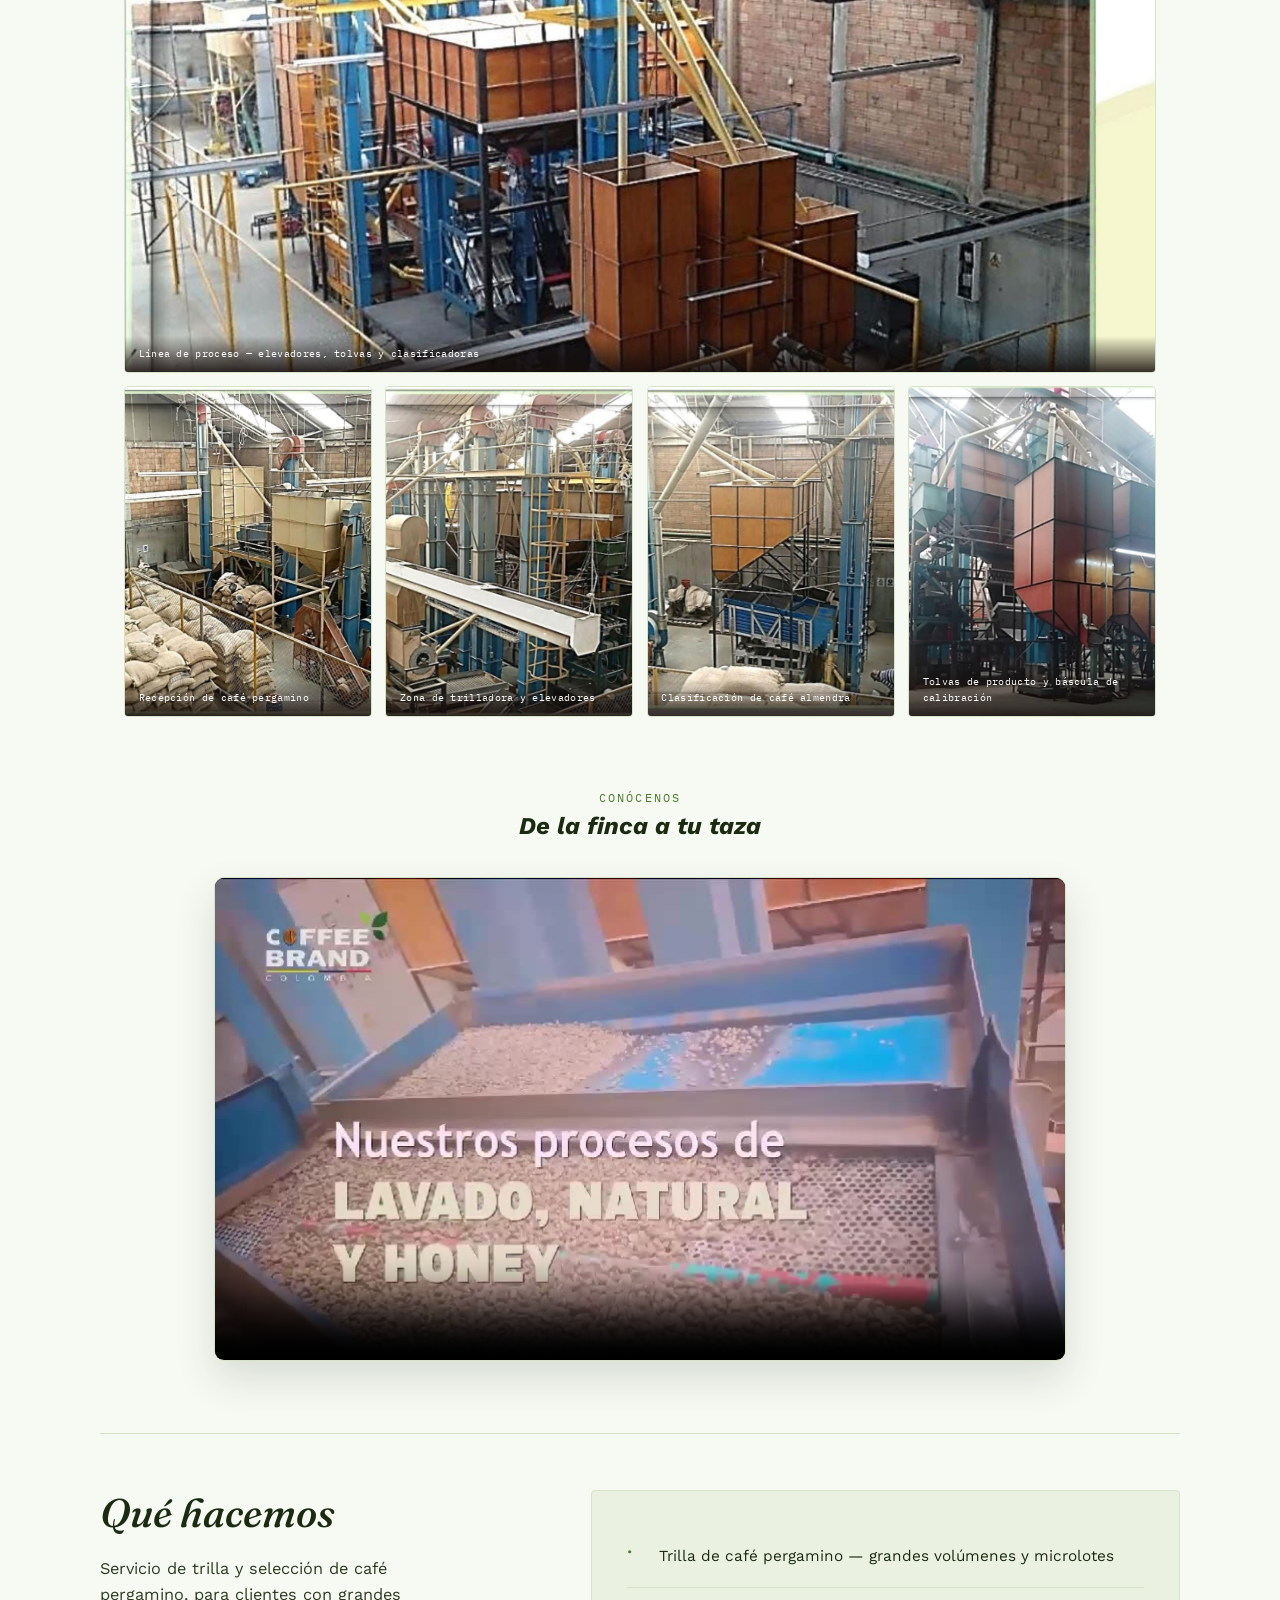
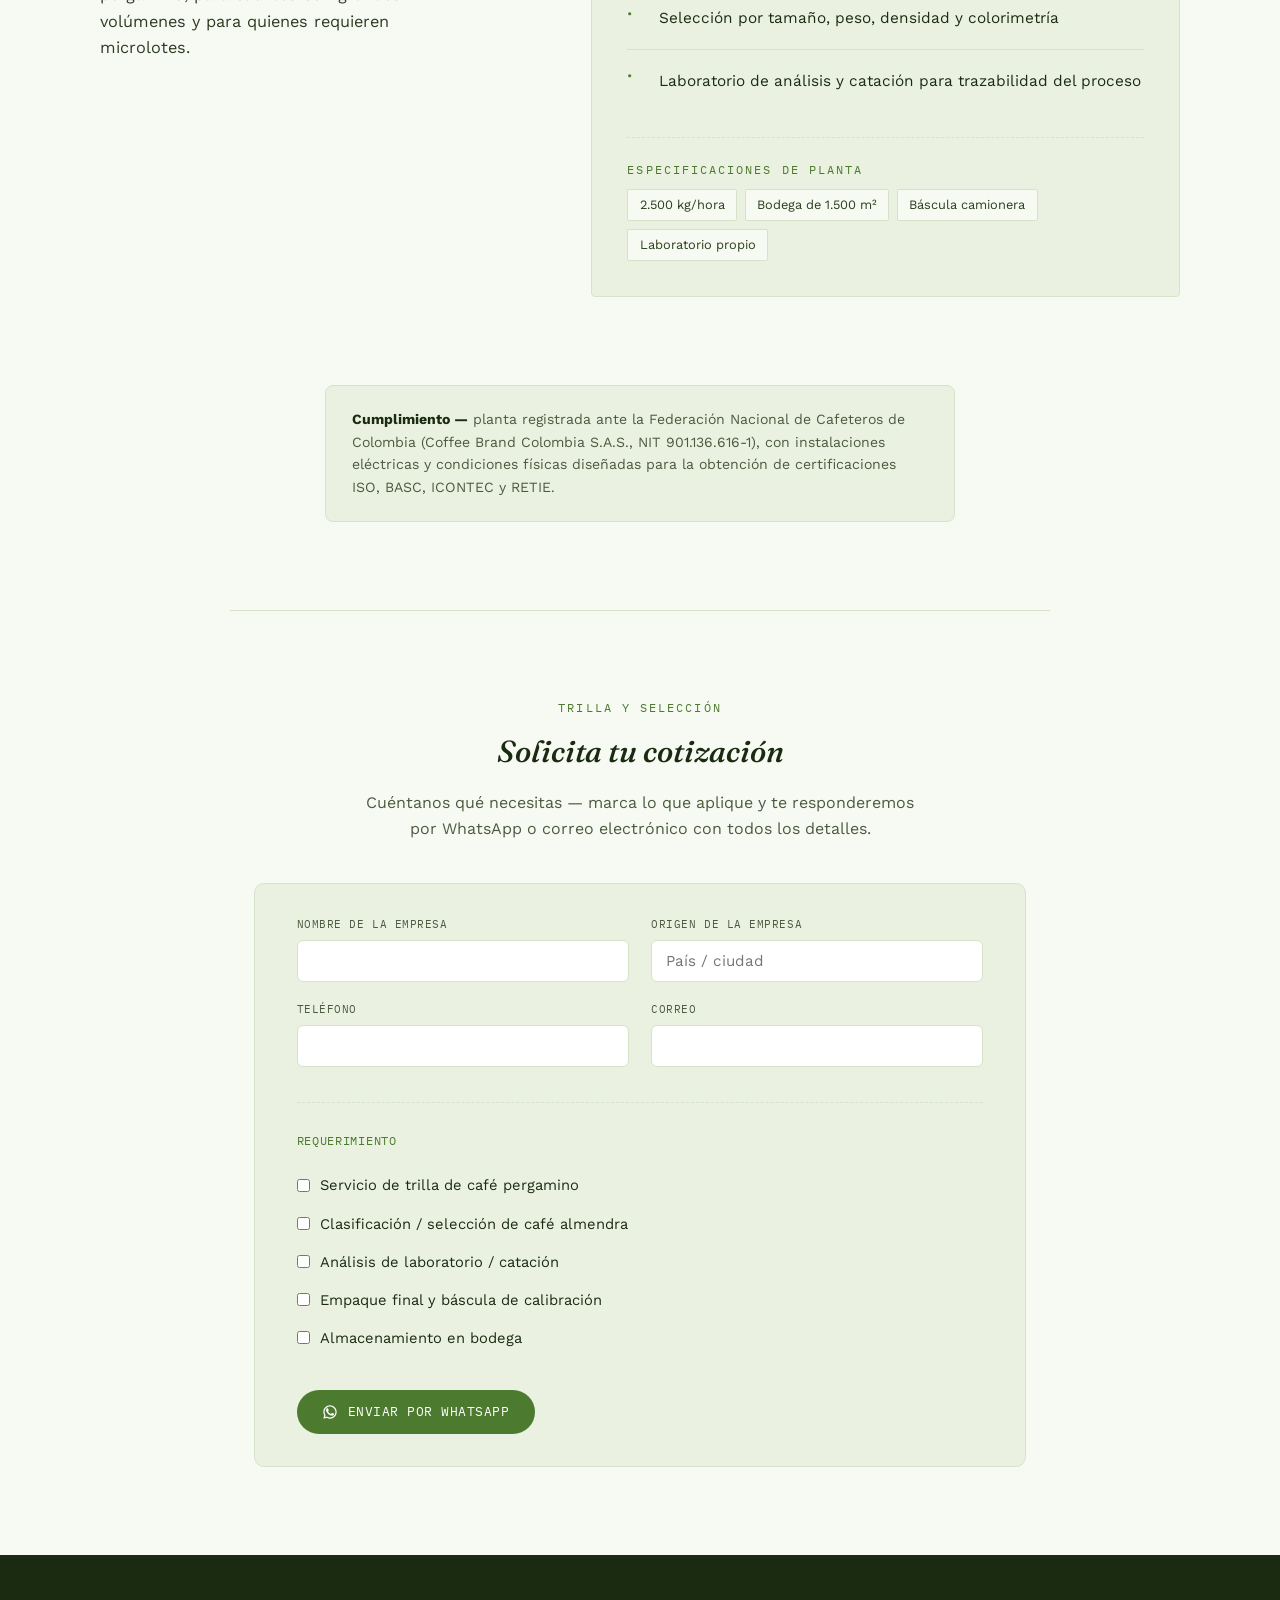
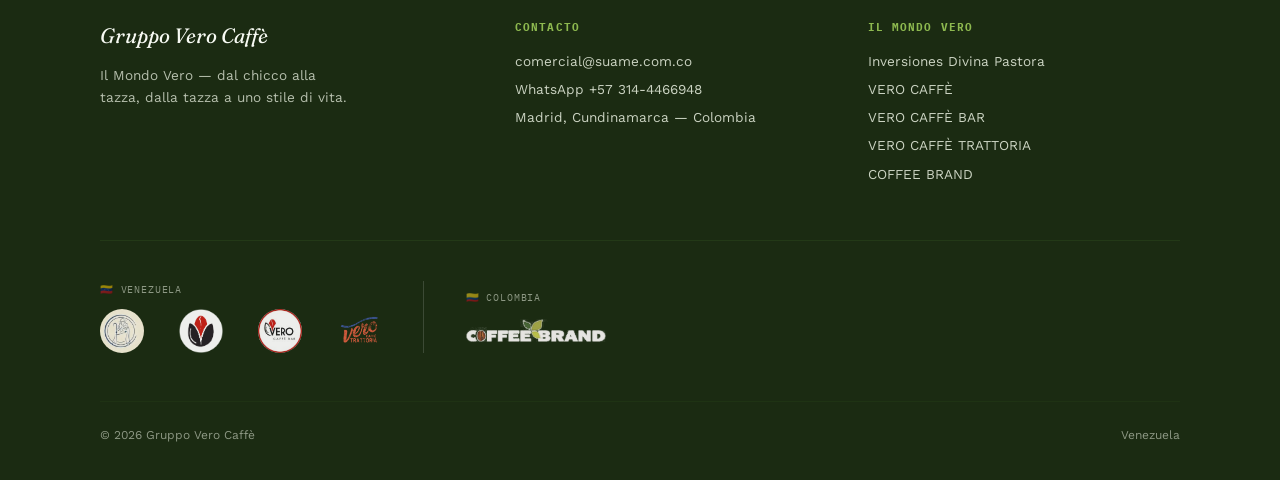
==== commit 894968a5: "Aplicar botones de accion, cifras y entrada animada suave a las portadas de Coffee Brand y Vero Caff" ====
--- a/coffee-brand.html
+++ b/coffee-brand.html
@@ -99,11 +99,33 @@
     font-size:1.1rem; font-weight:300;
     color:rgba(234,243,227,0.85);
   }
-  .cb-hero-rule{
-    width:64px; height:1px;
-    background:rgba(141,184,79,0.5);
-    margin:2.2rem 0 0;
-  }
+  .cb-hero-cta{ display:flex; flex-wrap:wrap; gap:0.9rem; margin-top:2.2rem; }
+  .btn-hero{
+    display:inline-flex; align-items:center; justify-content:center;
+    padding:0.95rem 1.7rem; border-radius:999px;
+    font-family:'Poppins', sans-serif; font-weight:700; font-size:0.86rem;
+    letter-spacing:0.04em; text-transform:uppercase;
+    transition:transform 0.25s ease, box-shadow 0.25s ease, background 0.25s ease, color 0.25s ease;
+  }
+  .btn-hero-primary{ background:#8DB84F; color:#1B2B12; box-shadow:0 8px 22px rgba(0,0,0,0.3); }
+  .btn-hero-primary:hover{ transform:translateY(-2px); background:#A6CC6C; box-shadow:0 12px 28px rgba(0,0,0,0.36); }
+  .btn-hero-ghost{ border:1.5px solid rgba(255,255,255,0.75); color:#fff; }
+  .btn-hero-ghost:hover{ background:#fff; color:#1B2B12; transform:translateY(-2px); }
+  .btn-hero:focus-visible{ outline:3px solid #fff; outline-offset:3px; }
+  .cb-hero-proof{
+    list-style:none; display:flex; flex-wrap:wrap; gap:1.2rem 2.6rem;
+    margin-top:2.4rem; padding-top:1.6rem;
+    border-top:1px solid rgba(141,184,79,0.4); max-width:40rem;
+  }
+  .cb-hero-proof strong{ display:block; font-family:'Fraunces', serif; font-weight:500; font-size:clamp(1.7rem, 3vw, 2.2rem); line-height:1; color:#8DB84F; }
+  .cb-hero-proof span{ display:block; margin-top:0.4rem; font-family:'IBM Plex Mono', monospace; font-size:0.66rem; letter-spacing:0.06em; text-transform:uppercase; color:rgba(234,243,227,0.75); }
+  #coffee-brand{ scroll-margin-top:100px; } #cotizacion{ scroll-margin-top:100px; }
+  @keyframes heroRise{ from{ opacity:0; transform:translateY(18px); } to{ opacity:1; transform:none; } }
+  .cb-breadcrumb, .cb-hero-mark, h1.cb-hero-title, .cb-hero-sub, .cb-hero-cta, .cb-hero-proof{ animation:heroRise 0.8s cubic-bezier(.2,.7,.2,1) both; }
+  .cb-hero-mark{ animation-delay:.08s; } h1.cb-hero-title{ animation-delay:.2s; }
+  .cb-hero-sub{ animation-delay:.34s; } .cb-hero-cta{ animation-delay:.48s; } .cb-hero-proof{ animation-delay:.6s; }
+  .rv{ opacity:0; transform:translateY(22px); transition:opacity .7s ease, transform .7s cubic-bezier(.2,.7,.2,1); transition-delay:calc(var(--d, 0) * 90ms); }
+  .rv.in{ opacity:1; transform:none; }
 
   /* Sección — tipografía más editorial */
   #coffee-brand .unit-label h2{ font-style:italic; }
@@ -215,7 +237,15 @@
     </div>
     <h1 class="cb-hero-title">Coffee <em>Brand</em></h1>
     <p class="cb-hero-sub">Planta trilladora — servicio de trilla y selección de café pergamino, para grandes volúmenes y microlotes, en Madrid (Cundinamarca).</p>
-    <div class="cb-hero-rule"></div>
+    <div class="cb-hero-cta">
+      <a href="#cotizacion" class="btn-hero btn-hero-primary">Cotizar servicio de trilla</a>
+      <a href="#coffee-brand" class="btn-hero btn-hero-ghost">Cómo trabajamos</a>
+    </div>
+    <ul class="cb-hero-proof" aria-label="Cifras de la planta">
+      <li><strong>2.500 kg/h</strong><span>Capacidad instalada</span></li>
+      <li><strong>11 mallas</strong><span>Normalizadas</span></li>
+      <li><strong>1.500 m²</strong><span>De bodega</span></li>
+    </ul>
   </div>
 </section>
 
@@ -447,6 +477,15 @@
   </div>
 </footer>
 
+<script>
+(function(){
+  if(matchMedia('(prefers-reduced-motion: reduce)').matches || !('IntersectionObserver' in window)) return;
+  var els=[].slice.call(document.querySelectorAll('.ally-card, .planta-gallery-head, .planta-item, .feature-video-head, .compliance-note'));
+  els.forEach(function(e,i){ e.classList.add('rv'); e.style.setProperty('--d', (i%4)); });
+  var io=new IntersectionObserver(function(es){ es.forEach(function(x){ if(x.isIntersecting){ x.target.classList.add('in'); io.unobserve(x.target); } }); },{threshold:.12, rootMargin:'0px 0px -6% 0px'});
+  els.forEach(function(e){ io.observe(e); });
+})();
+</script>
 <script src="script.js?v=5"></script>
 </body>
 </html>
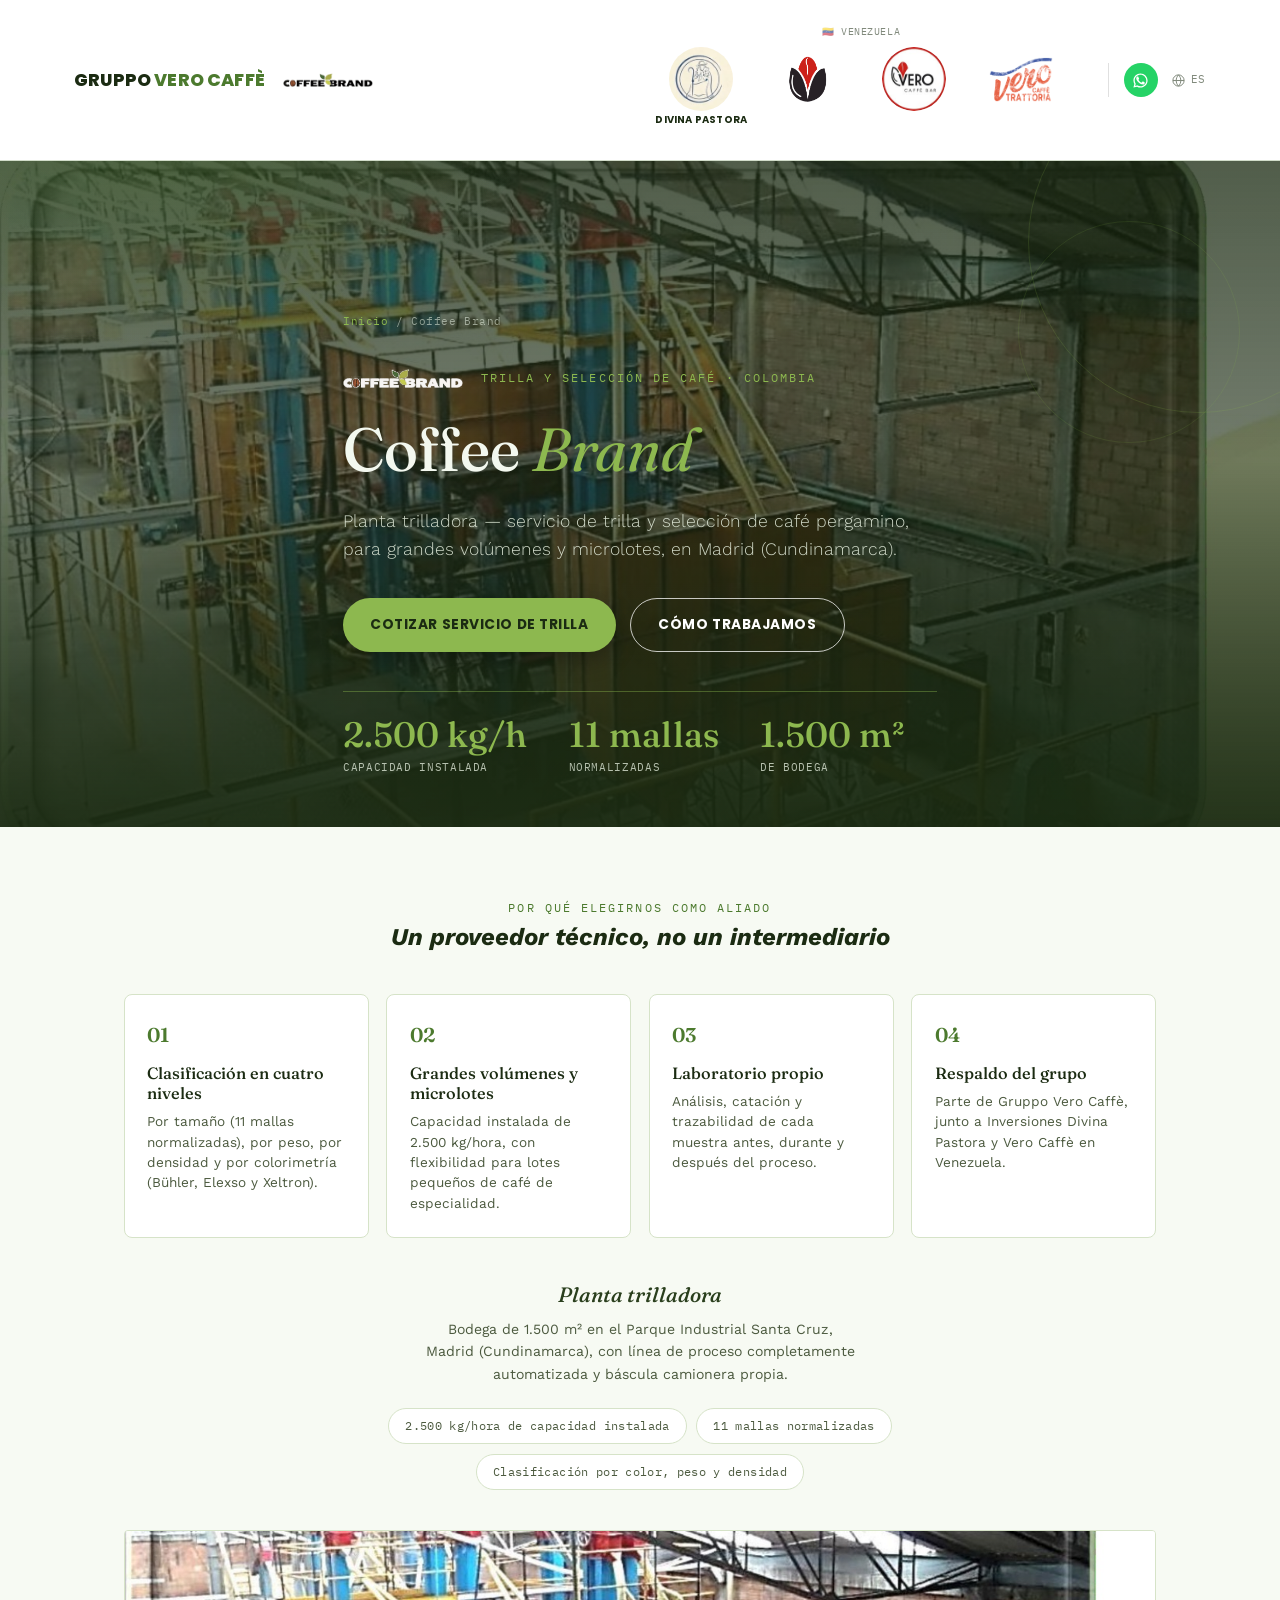
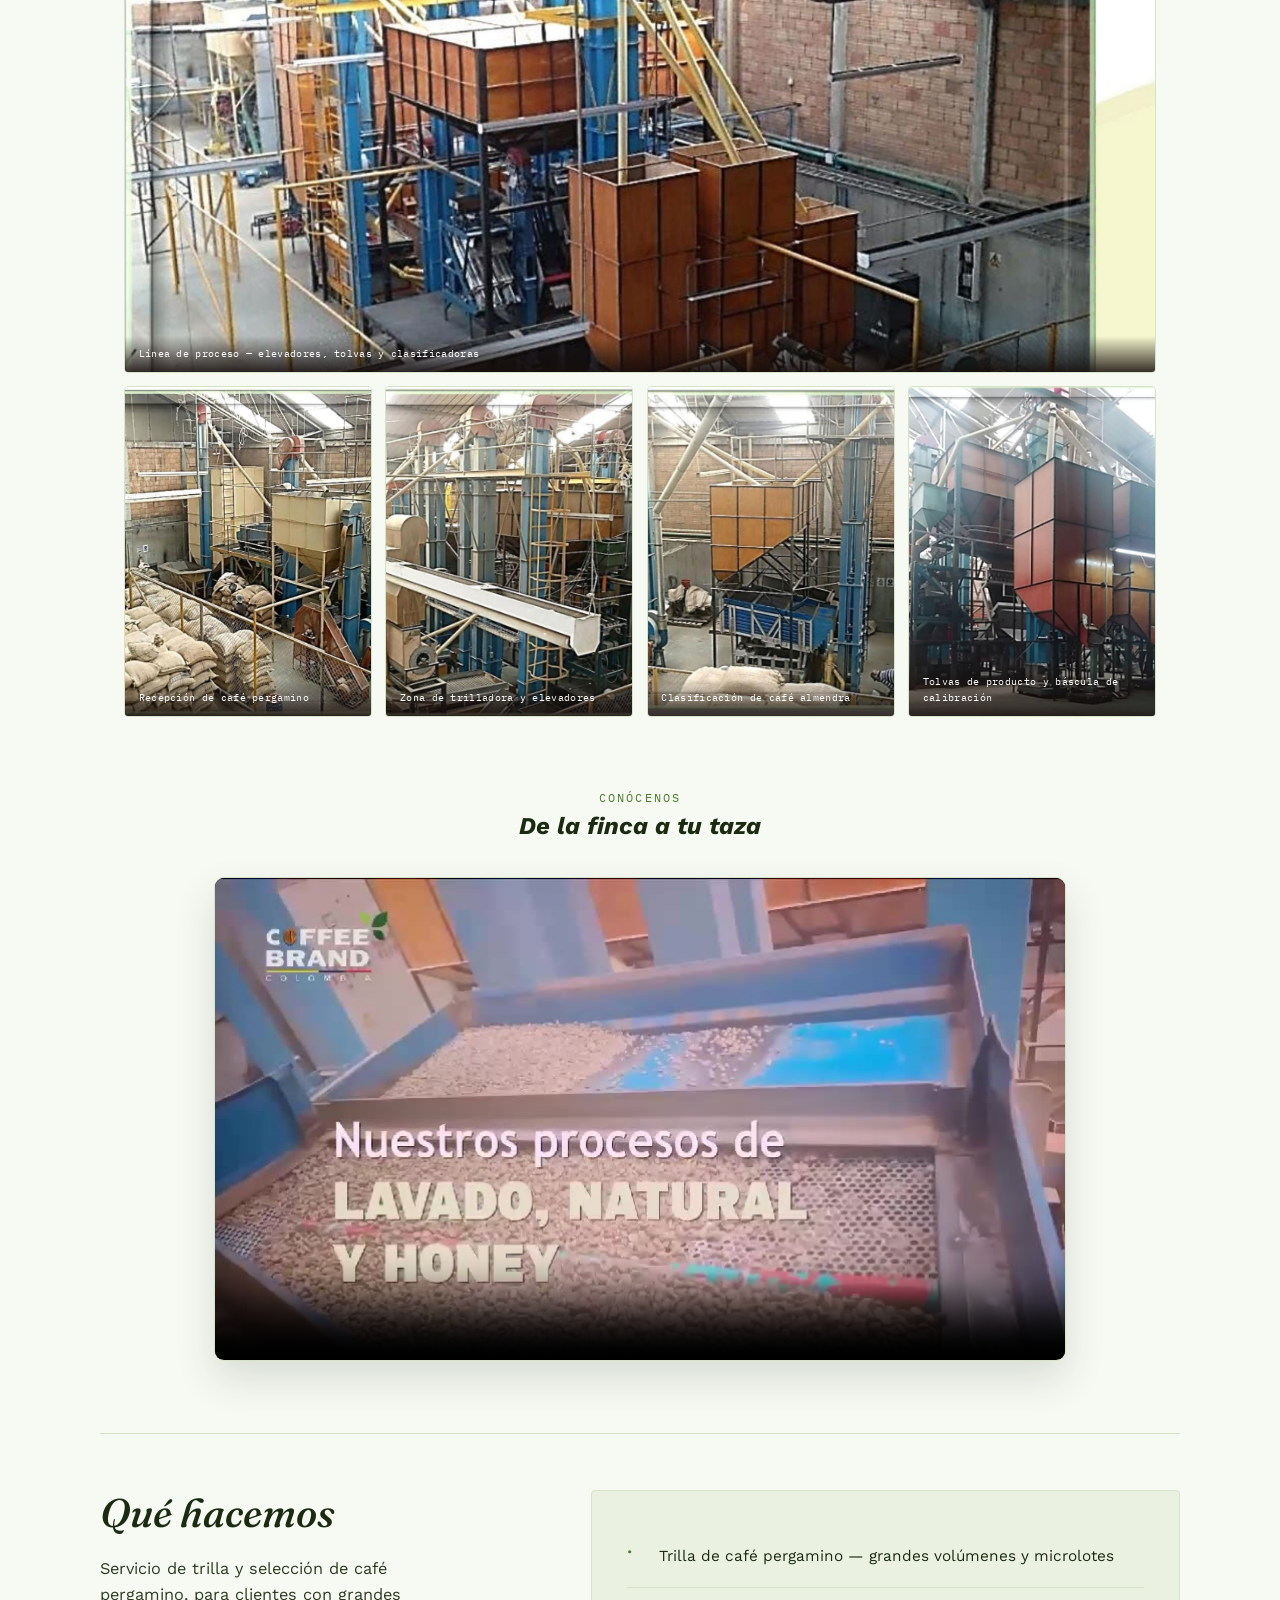
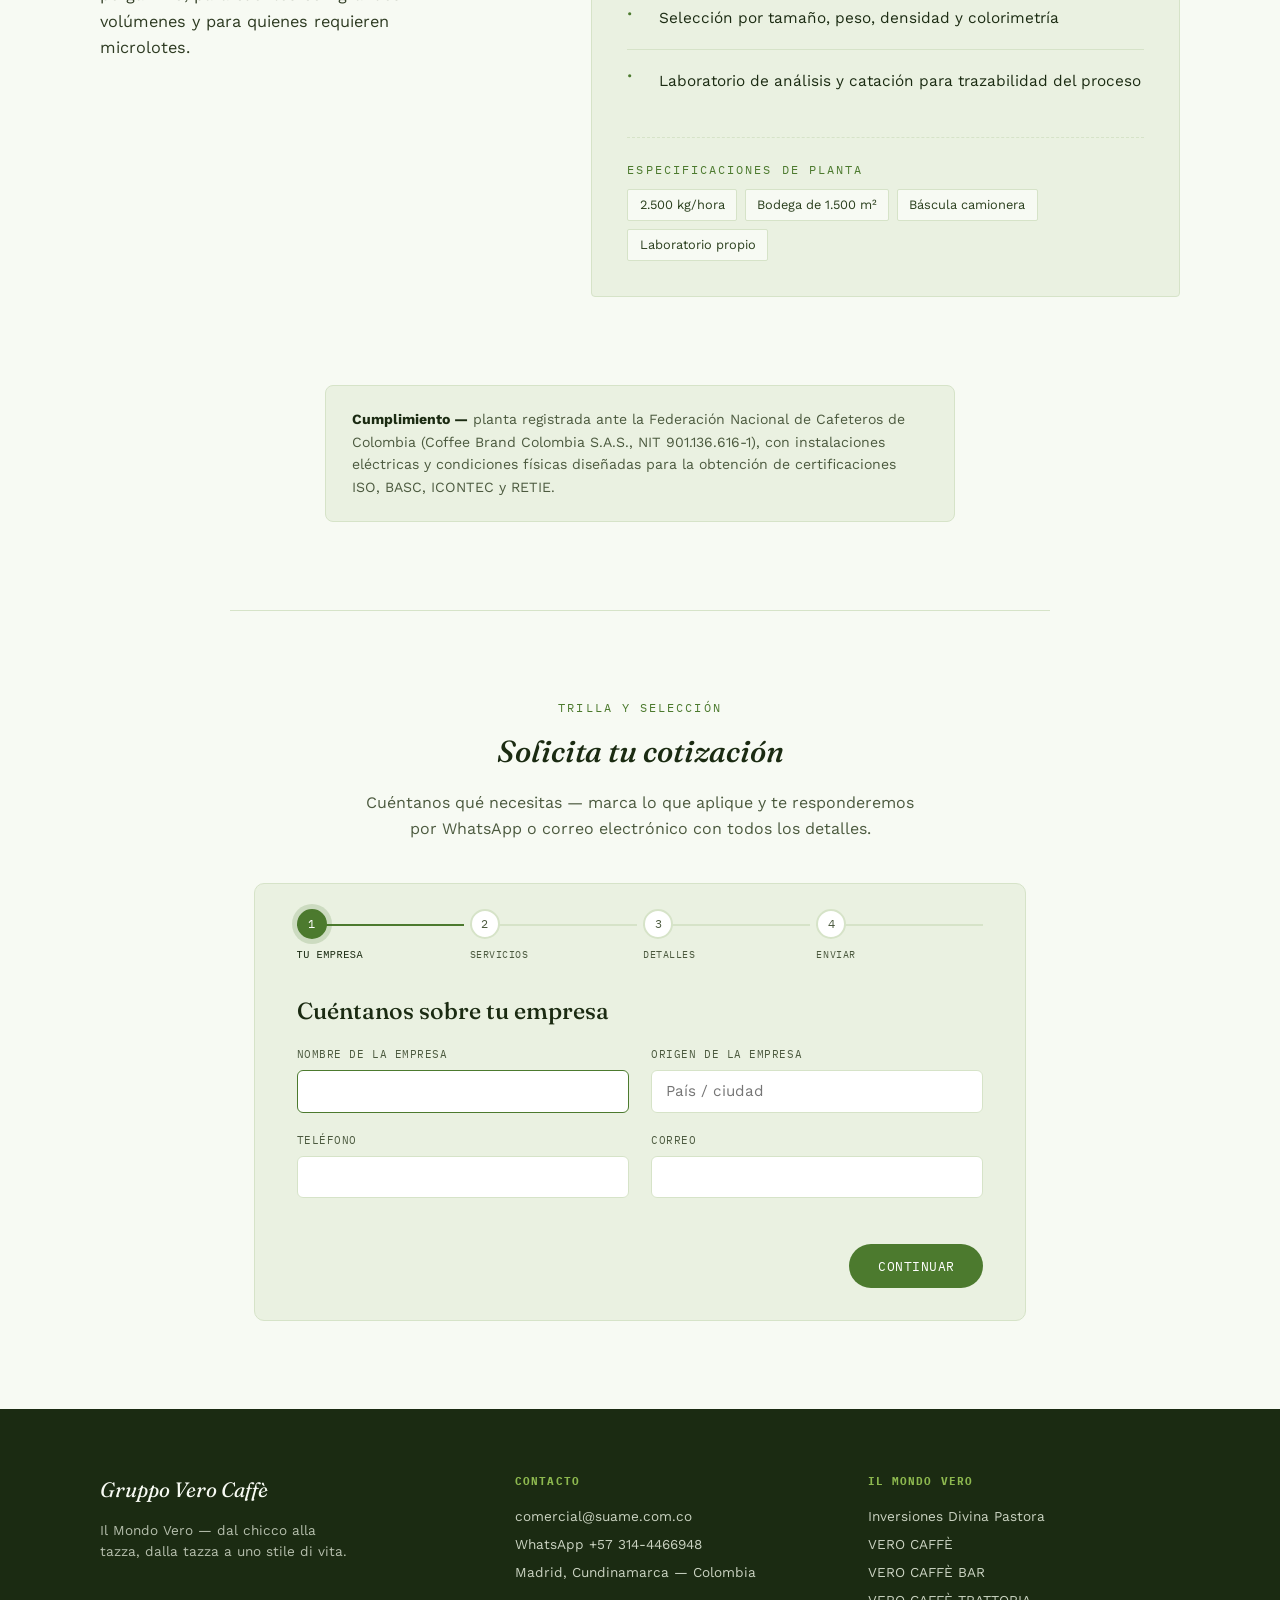
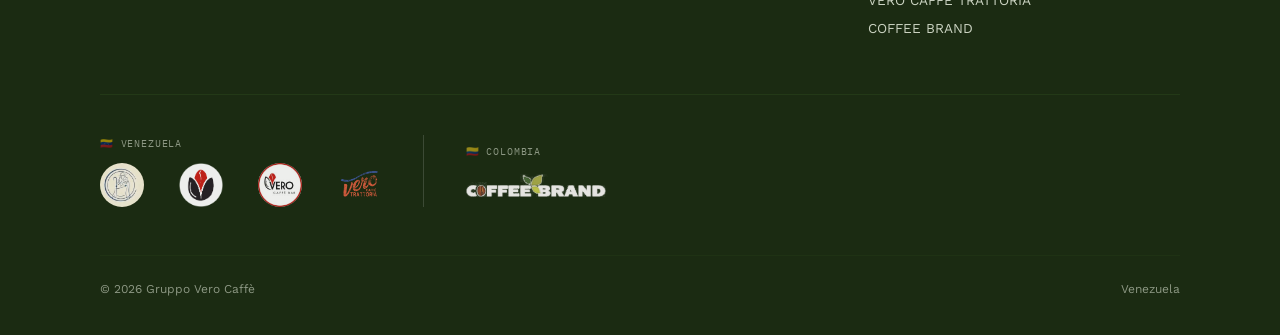
==== commit 321525a9: "Cotizador por pasos en las paginas de marca y juego "Prueba la optica" en Divina Pastora Co-Authored" ====
--- a/coffee-brand.html
+++ b/coffee-brand.html
@@ -7,7 +7,7 @@
 <link rel="preconnect" href="https://fonts.googleapis.com">
 <link rel="preconnect" href="https://fonts.gstatic.com" crossorigin>
 <link href="https://fonts.googleapis.com/css2?family=Fraunces:ital,opsz,wght@0,9..144,300;0,9..144,500;0,9..144,600;1,9..144,400;1,9..144,500&family=Work+Sans:wght@300;400;500;600&family=IBM+Plex+Mono:wght@400;500&family=Poppins:wght@700;800;900&display=swap" rel="stylesheet">
-<link rel="stylesheet" href="styles.css?v=28">
+<link rel="stylesheet" href="styles.css?v=29">
 <style>
   /* Coffee Brand Colombia S.A.S. — paleta a tono con su logo real (verde) */
   :root{
@@ -486,6 +486,6 @@
   els.forEach(function(e){ io.observe(e); });
 })();
 </script>
-<script src="script.js?v=5"></script>
+<script src="script.js?v=6"></script>
 </body>
 </html>
--- a/styles.css
+++ b/styles.css
@@ -697,3 +697,85 @@
   .quote-fields-grid{ grid-template-columns:1fr; }
   .quote-subfields{ margin-left:0; }
 }
+
+/* ===== COTIZADOR POR PASOS ===== */
+.quote-form.is-wizard{ padding-top:1.6rem; position:relative; }
+.qw-progress{ list-style:none; display:flex; gap:0.4rem; margin:0 0 1.8rem; padding:0; }
+.qw-progress li{ flex:1; min-width:0; position:relative; }
+.qw-progress li::before{ content:""; position:absolute; left:0; right:0; top:15px; height:2px; background:var(--line); z-index:0; }
+.qw-progress li.done::before, .qw-progress li.cur::before{ background:var(--brass); }
+.qw-progress button{ position:relative; z-index:1; display:flex; flex-direction:column; align-items:flex-start; gap:0.45rem; background:none; border:0; padding:0; cursor:pointer; font:inherit; color:inherit; max-width:100%; }
+.qw-progress button:disabled{ cursor:default; }
+.qw-num{ width:30px; height:30px; border-radius:50%; display:grid; place-items:center; background:#fff; border:2px solid var(--line); font-family:'IBM Plex Mono', monospace; font-size:0.78rem; color:var(--ink-soft, #6b5847); transition:all .3s ease; }
+.qw-lbl{ font-family:'IBM Plex Mono', monospace; font-size:0.64rem; letter-spacing:0.05em; text-transform:uppercase; color:var(--ink-soft, #6b5847); white-space:nowrap; overflow:hidden; text-overflow:ellipsis; max-width:100%; }
+.qw-progress li.cur .qw-num{ background:var(--brass); border-color:var(--brass); color:#fff; box-shadow:0 0 0 5px color-mix(in srgb, var(--brass) 18%, transparent); }
+.qw-progress li.done .qw-num{ background:var(--brass); border-color:var(--brass); color:#fff; }
+.qw-progress li.cur .qw-lbl{ color:var(--espresso); font-weight:500; }
+
+.qw-step{ display:none; }
+.qw-step.on{ display:block; animation:qwIn .45s cubic-bezier(.2,.7,.2,1) both; }
+@keyframes qwIn{ from{ opacity:0; transform:translateX(16px); } to{ opacity:1; transform:none; } }
+.qw-title{ font-family:'Fraunces', serif; font-weight:500; font-size:1.45rem; margin:0 0 1.1rem; color:var(--espresso); }
+.qw-hint{ margin:-0.6rem 0 1.1rem; color:var(--ink-soft, #6b5847); font-size:0.9rem; }
+
+.qw-tiles{ display:grid; grid-template-columns:repeat(auto-fill,minmax(240px,1fr)); gap:0.8rem; }
+.qw-tiles .quote-check{ position:relative; align-items:center; gap:0.8rem; padding:1rem 3rem 1rem 1.1rem; background:#fff; border:1.5px solid var(--line); border-radius:10px; transition:border-color .25s ease, box-shadow .25s ease, transform .25s ease, background .25s ease; min-height:72px; }
+.qw-tiles .quote-check:hover{ border-color:var(--brass); transform:translateY(-2px); box-shadow:0 8px 20px rgba(0,0,0,0.07); }
+.qw-tiles .quote-check input{ position:absolute; opacity:0; inset:0; width:100%; height:100%; margin:0; cursor:pointer; }
+.qw-tiles .quote-check::after{ content:""; position:absolute; right:1rem; top:50%; width:22px; height:22px; margin-top:-11px; border-radius:50%; border:2px solid var(--line); background:#fff; transition:all .25s ease; }
+.qw-tiles .quote-check:has(input:checked){ border-color:var(--brass); background:color-mix(in srgb, var(--brass) 8%, #fff); box-shadow:0 0 0 1px var(--brass) inset; }
+.qw-tiles .quote-check:has(input:checked)::after{ background:var(--brass) url("data:image/svg+xml,%3Csvg xmlns='http://www.w3.org/2000/svg' viewBox='0 0 24 24' fill='none' stroke='white' stroke-width='3.2' stroke-linecap='round' stroke-linejoin='round'%3E%3Cpath d='M5 12.5l4.5 4.5L19 7.5'/%3E%3C/svg%3E") center/70% no-repeat; border-color:var(--brass); }
+.qw-tiles .quote-check:has(input:focus-visible){ outline:3px solid var(--brass); outline-offset:2px; }
+.qw-tiles .quote-check-label{ font-size:0.9rem; }
+
+.qw-details{ display:grid; gap:1.1rem; }
+.qw-detail{ background:#fff; border:1px solid var(--line); border-radius:10px; padding:1.2rem 1.3rem; }
+.qw-detail h4{ font-family:'IBM Plex Mono', monospace; font-size:0.72rem; letter-spacing:0.06em; text-transform:uppercase; color:var(--brass); margin:0 0 1rem; font-weight:500; }
+.qw-detail .quote-subfields{ display:block !important; margin:0; padding:0; border:0; background:none; }
+.qw-detail .quote-subfields .quote-field{ margin-bottom:1rem; }
+.qw-detail .quote-radio-row{ gap:0.6rem; }
+.qw-detail .quote-radio-row .quote-check{ border:1.5px solid var(--line); border-radius:999px; padding:0.5rem 1.1rem; cursor:pointer; transition:all .2s ease; }
+.qw-detail .quote-radio-row .quote-check:has(input:checked){ background:var(--brass); border-color:var(--brass); }
+.qw-detail .quote-radio-row .quote-check:has(input:checked) .quote-check-label{ color:#fff; }
+.qw-detail .quote-radio-row .quote-check input{ position:absolute; opacity:0; }
+.qw-detail .quote-radio-row .quote-check{ position:relative; }
+.qw-nodetail{ background:#fff; border:1px dashed var(--line); border-radius:10px; padding:1.2rem; color:var(--ink-soft, #6b5847); }
+.qw-chips{ display:flex; flex-wrap:wrap; gap:0.4rem; margin-top:0.5rem; }
+.qw-chip{ border:1.5px solid var(--line); background:#fff; border-radius:999px; padding:0.28rem 0.8rem; font-family:'IBM Plex Mono', monospace; font-size:0.74rem; cursor:pointer; color:var(--espresso); transition:all .2s ease; }
+.qw-chip:hover{ border-color:var(--brass); }
+.qw-chip.on{ background:var(--brass); border-color:var(--brass); color:#fff; }
+
+.qw-summary{ display:grid; gap:1rem; }
+.qw-sum-block{ background:#fff; border:1px solid var(--line); border-radius:10px; padding:1.1rem 1.3rem; }
+.qw-sum-head{ display:flex; justify-content:space-between; align-items:center; margin-bottom:0.7rem; font-family:'IBM Plex Mono', monospace; font-size:0.72rem; letter-spacing:0.06em; text-transform:uppercase; color:var(--brass); }
+.qw-sum-head button{ background:none; border:0; color:var(--ink-soft, #6b5847); text-decoration:underline; cursor:pointer; font:inherit; font-size:0.7rem; }
+.qw-summary dl{ display:grid; grid-template-columns:max-content 1fr; gap:0.3rem 1.1rem; margin:0; font-size:0.9rem; }
+.qw-summary dt{ color:var(--ink-soft, #6b5847); } .qw-summary dd{ margin:0; color:var(--espresso); word-break:break-word; }
+.qw-summary ul{ margin:0; padding-left:1.1rem; font-size:0.92rem; display:grid; gap:0.25rem; }
+.qw-sum-sub{ margin-top:0.8rem; } .qw-sum-sub strong{ display:block; font-size:0.88rem; margin-bottom:0.35rem; }
+
+.qw-error{ min-height:1.3rem; margin:1rem 0 0; color:#b3261e; font-size:0.88rem; }
+.qw-nav{ display:flex; align-items:center; justify-content:space-between; gap:1rem; margin-top:0.6rem; }
+.qw-back{ background:none; border:0; cursor:pointer; font-family:'IBM Plex Mono', monospace; font-size:0.78rem; letter-spacing:0.04em; text-transform:uppercase; color:var(--ink-soft, #6b5847); padding:0.8rem 0.4rem; }
+.qw-back:hover{ color:var(--espresso); }
+.qw-next{ margin-left:auto; display:inline-flex; background:var(--brass); color:#fff; border:0; border-radius:999px; padding:0.85rem 1.8rem; cursor:pointer; font-family:'IBM Plex Mono', monospace; font-size:0.8rem; letter-spacing:0.04em; text-transform:uppercase; transition:transform .2s ease, box-shadow .2s ease; }
+.qw-next:hover{ transform:translateY(-2px); box-shadow:0 10px 22px rgba(0,0,0,0.18); }
+.qw-last{ margin-left:auto; } .qw-last .quote-submit{ margin-top:0; }
+.qw-next:focus-visible, .qw-back:focus-visible, .qw-chip:focus-visible, .qw-progress button:focus-visible{ outline:3px solid var(--brass); outline-offset:3px; }
+
+.qw-success{ display:none; text-align:center; padding:2.2rem 1rem; }
+.quote-form.qw-done > :not(.qw-success){ display:none !important; }
+.quote-form.qw-done .qw-success{ display:block; animation:qwIn .5s ease both; }
+.qw-check{ width:68px; height:68px; margin:0 auto 1.2rem; border-radius:50%; background:var(--brass); color:#fff; display:grid; place-items:center; font-size:2rem; box-shadow:0 0 0 10px color-mix(in srgb, var(--brass) 16%, transparent); }
+.qw-success h3{ font-family:'Fraunces', serif; font-weight:500; font-size:1.7rem; margin:0 0 0.6rem; }
+.qw-success p{ max-width:46ch; margin:0 auto; color:var(--ink-soft, #6b5847); }
+.qw-success-actions{ display:flex; flex-wrap:wrap; gap:0.8rem; justify-content:center; margin-top:1.6rem; }
+.qw-success-actions button{ border-radius:999px; padding:0.8rem 1.4rem; cursor:pointer; font-family:'IBM Plex Mono', monospace; font-size:0.76rem; letter-spacing:0.04em; text-transform:uppercase; border:1.5px solid var(--brass); background:var(--brass); color:#fff; }
+.qw-success-actions .qw-again{ background:none; color:var(--brass); }
+
+@media (max-width:640px){
+  .qw-lbl{ display:none; } .qw-progress li.cur .qw-lbl{ display:block; }
+  .qw-tiles{ grid-template-columns:1fr; }
+  .qw-summary dl{ grid-template-columns:1fr; gap:0; } .qw-summary dd{ margin-bottom:0.5rem; }
+}
+@media (prefers-reduced-motion:reduce){ .qw-step.on, .quote-form.qw-done .qw-success{ animation:none; } .qw-tiles .quote-check{ transition:none; } }
